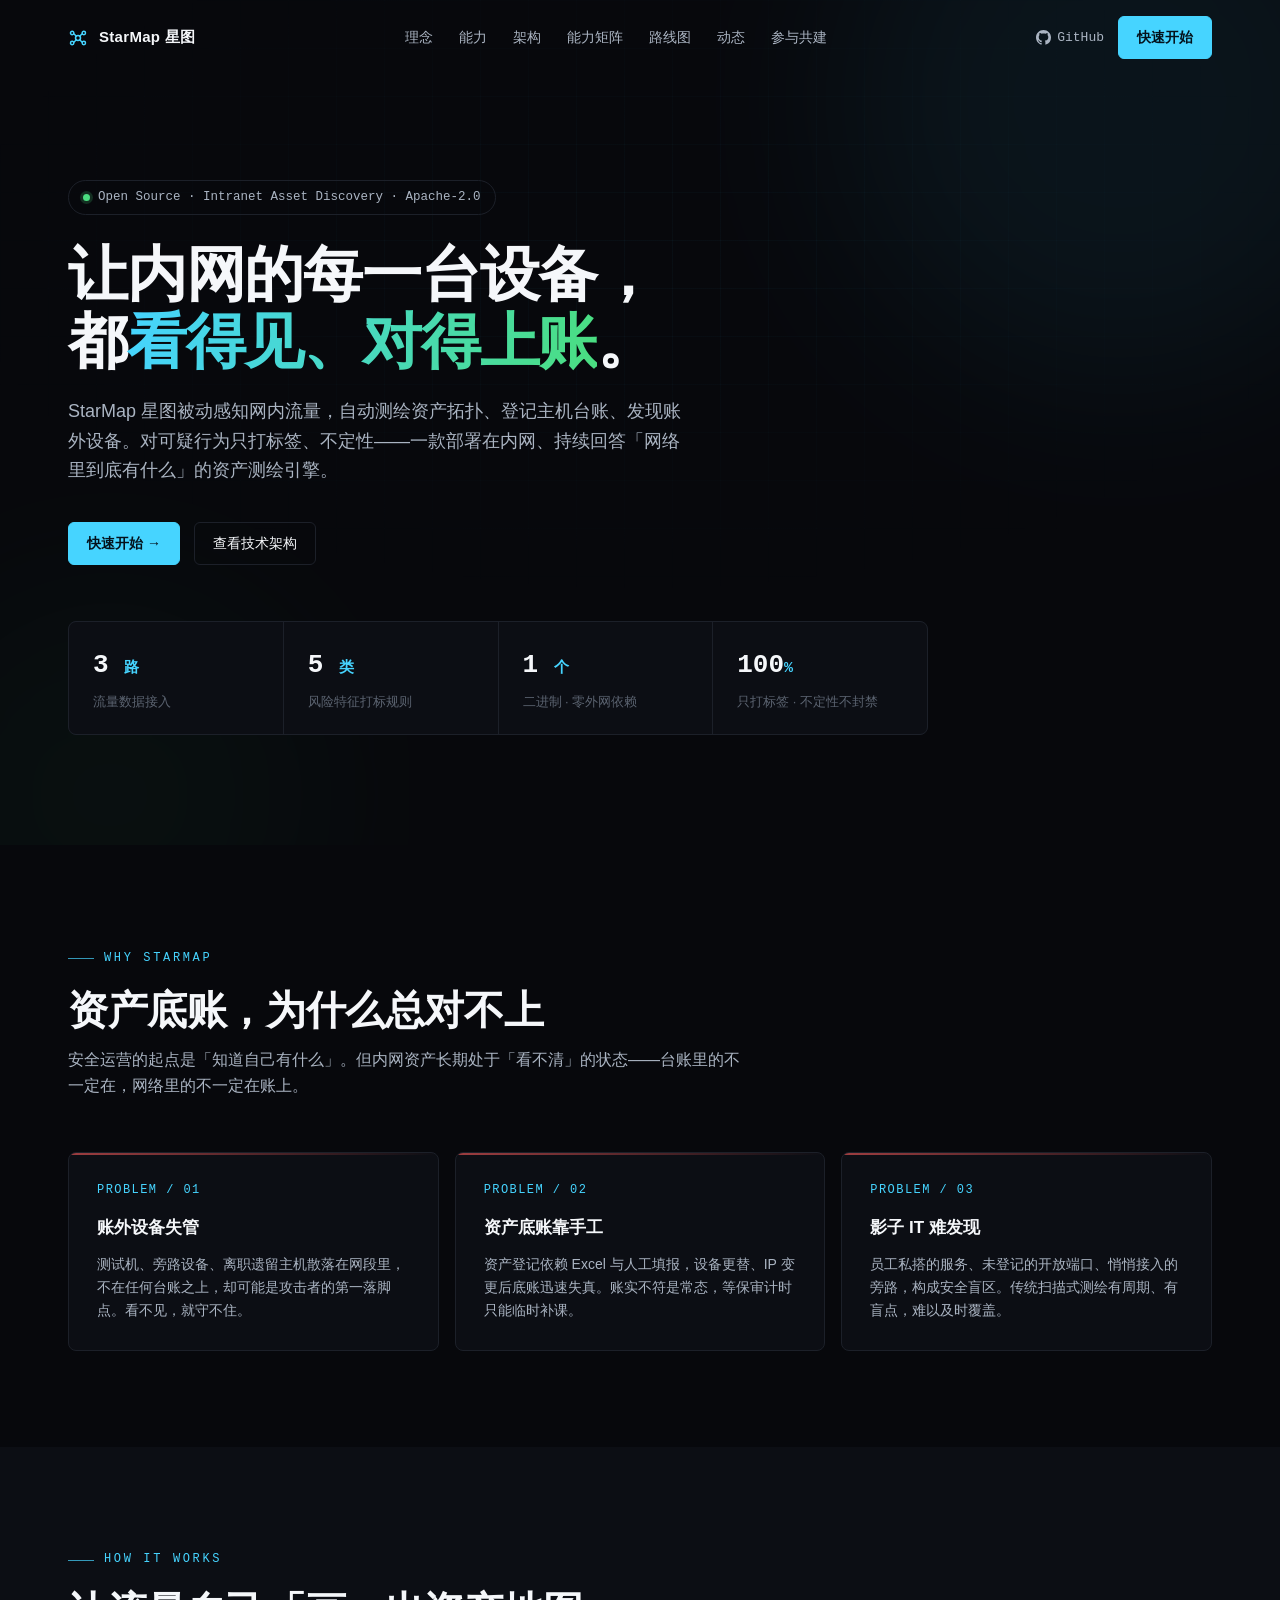
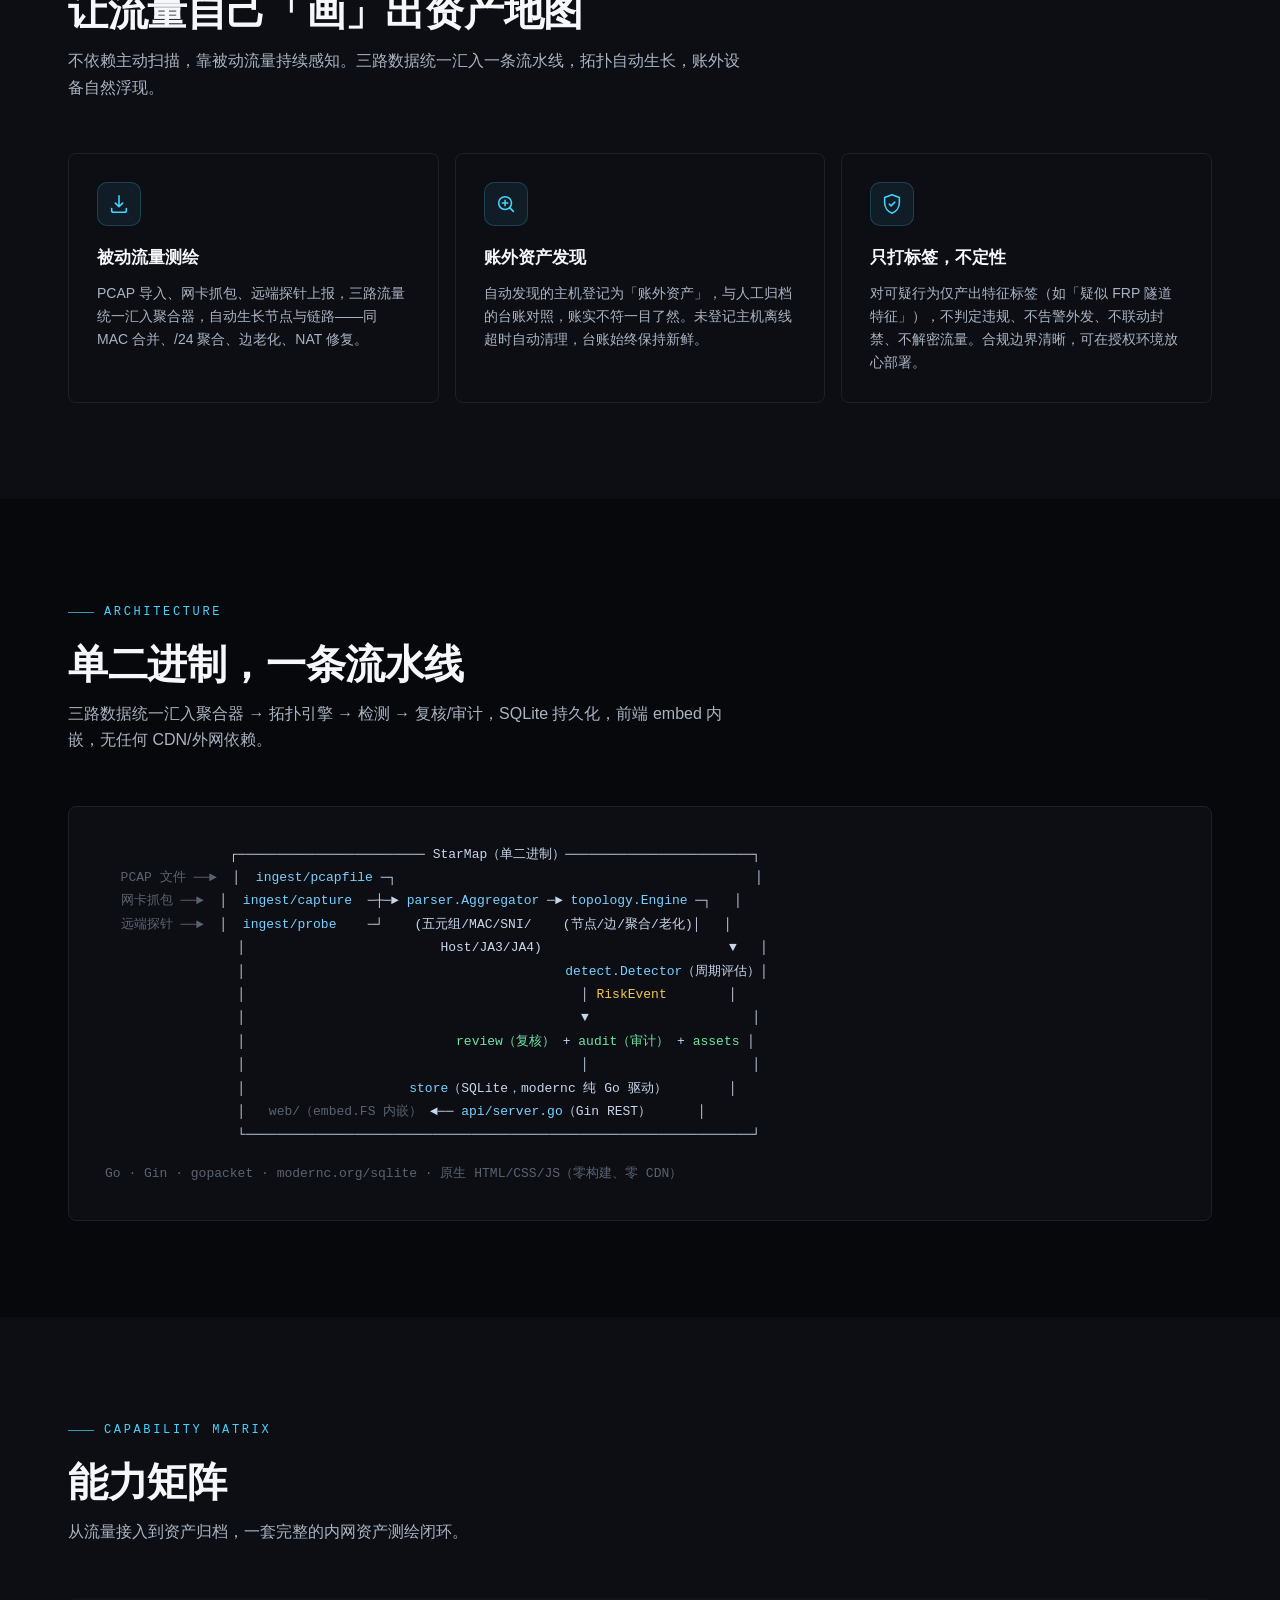
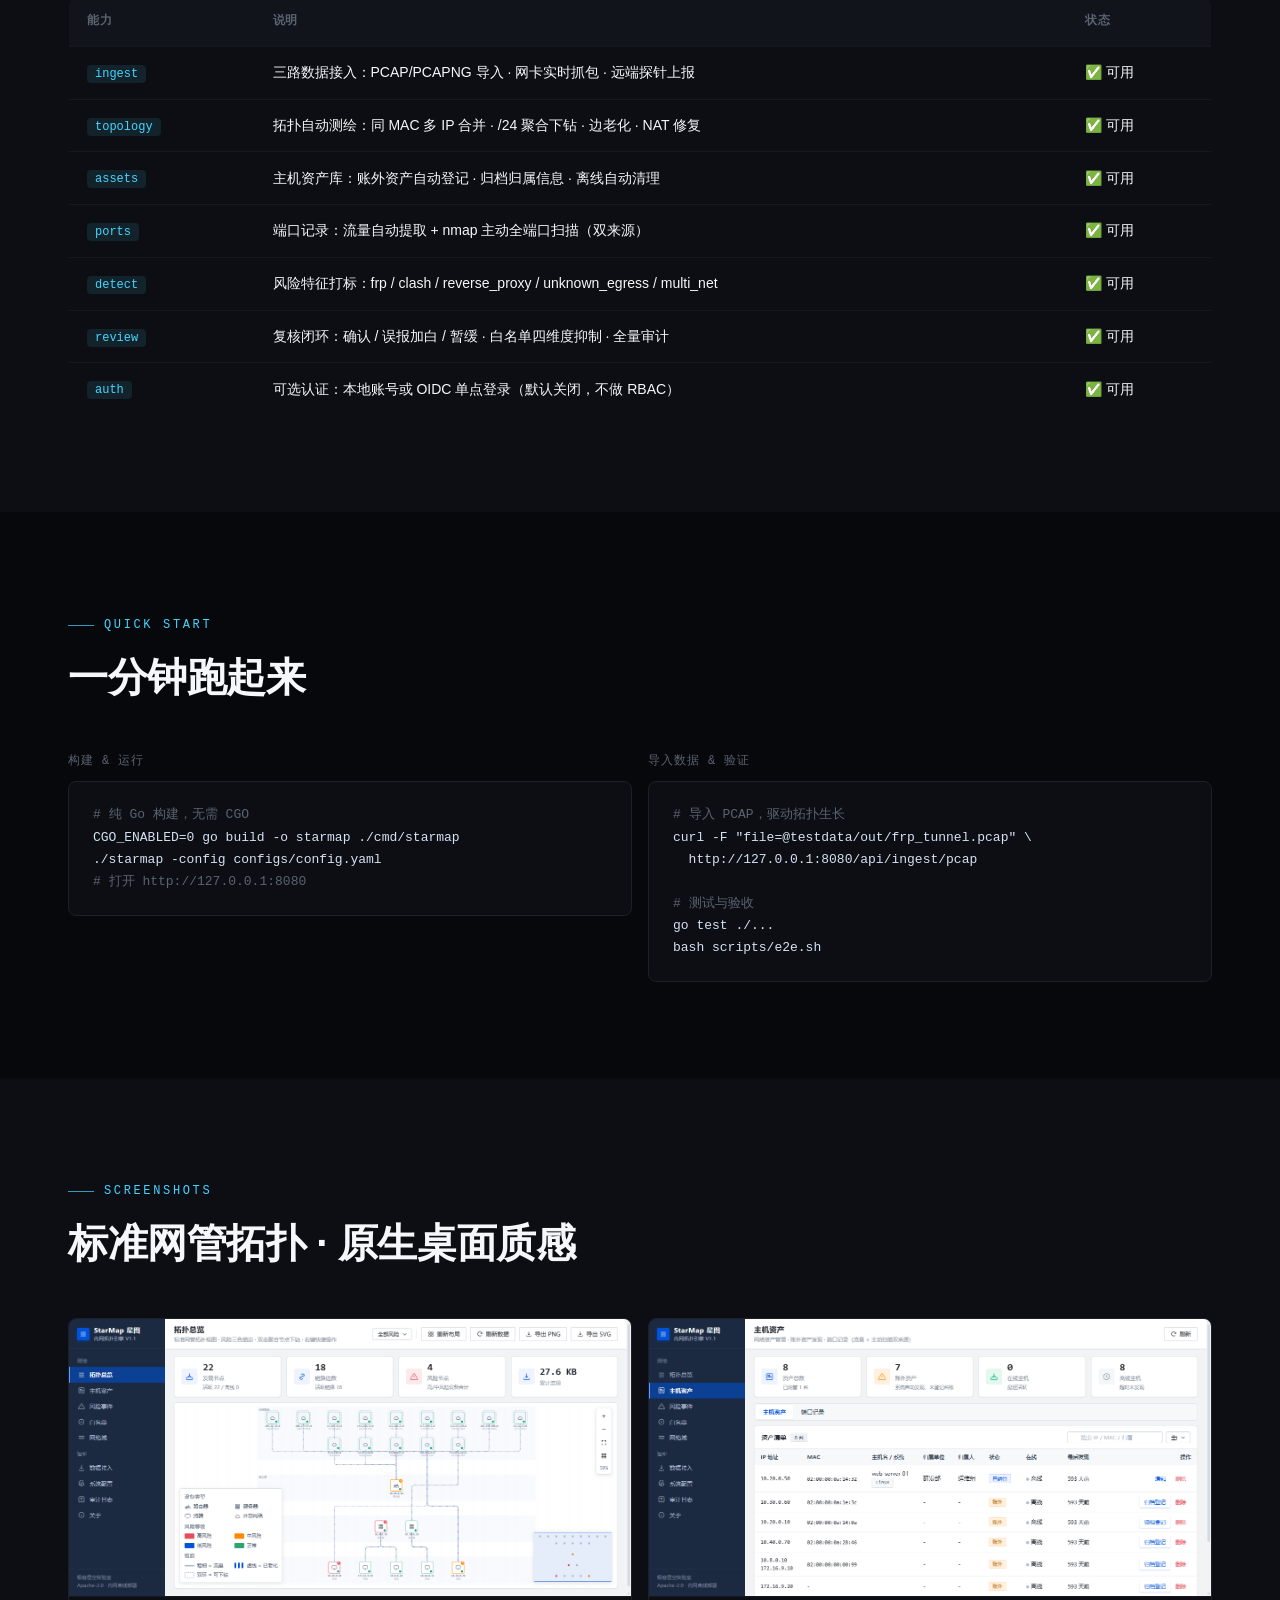
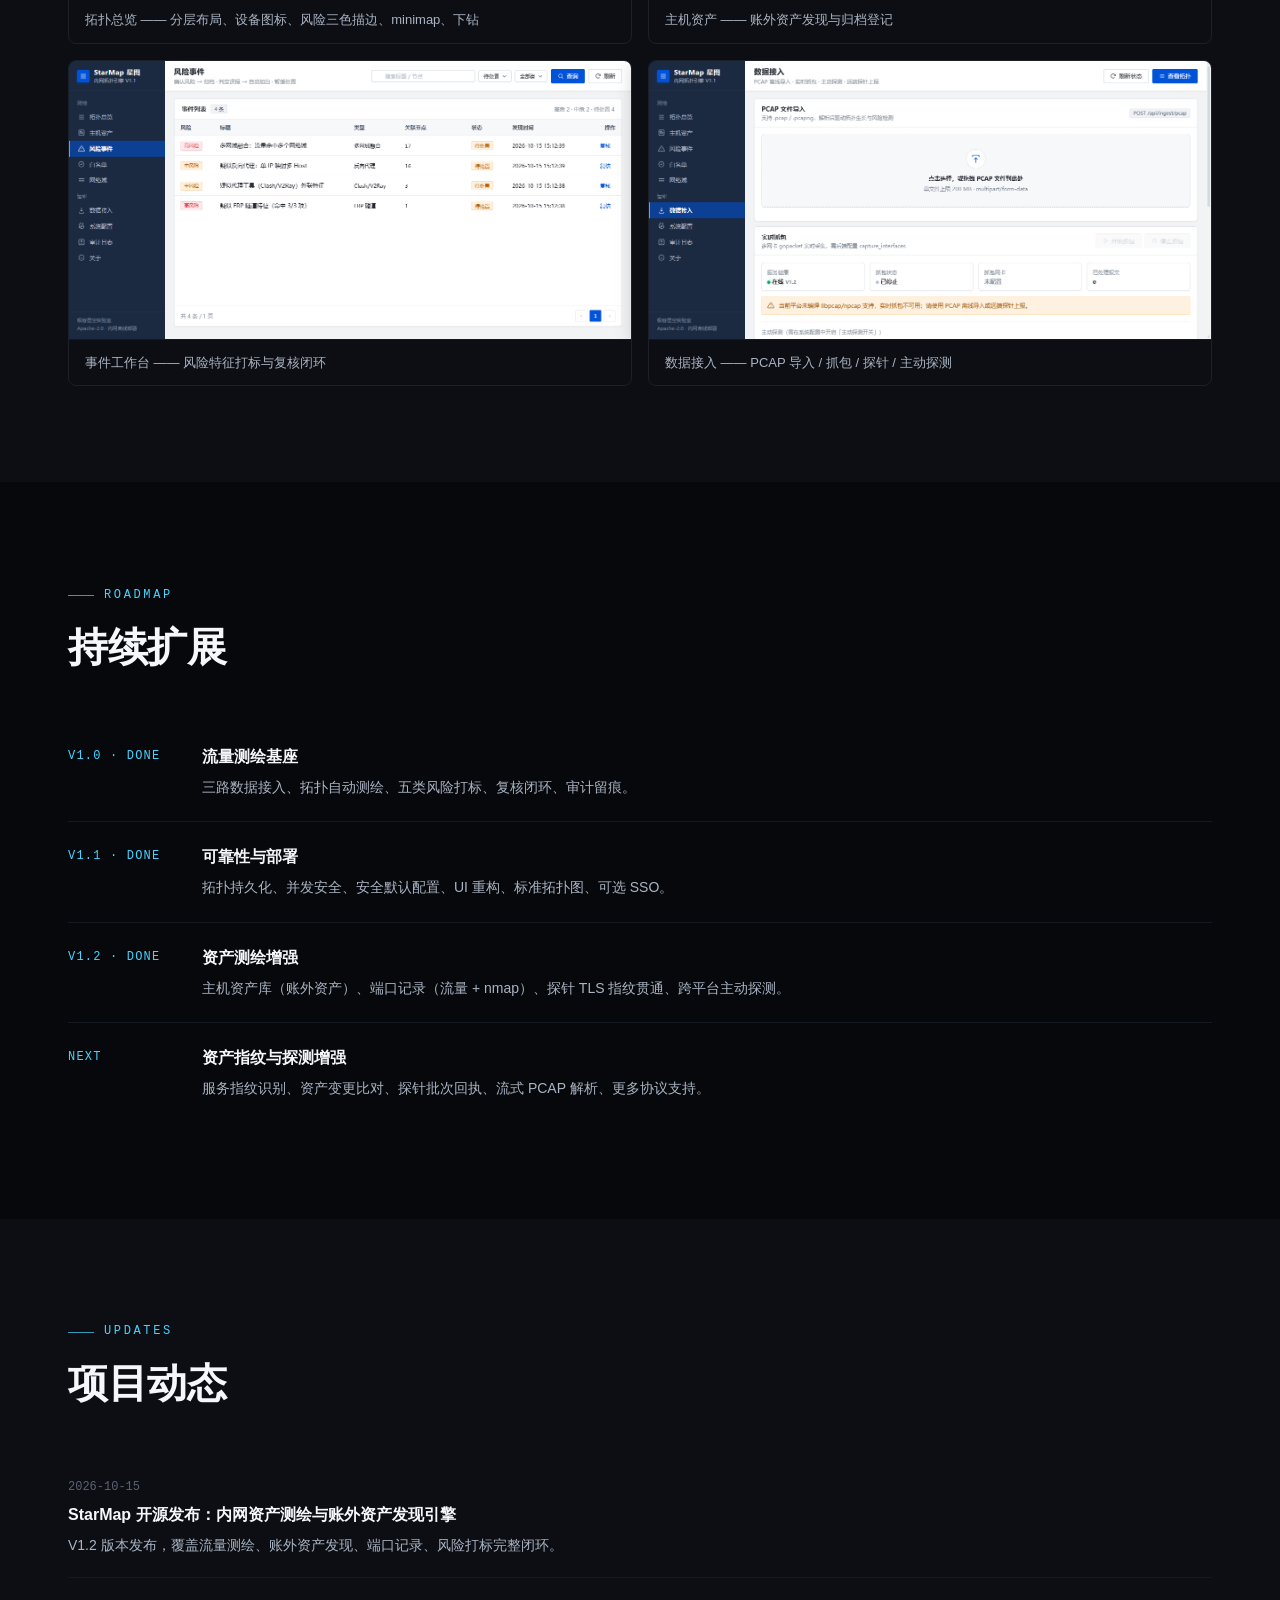
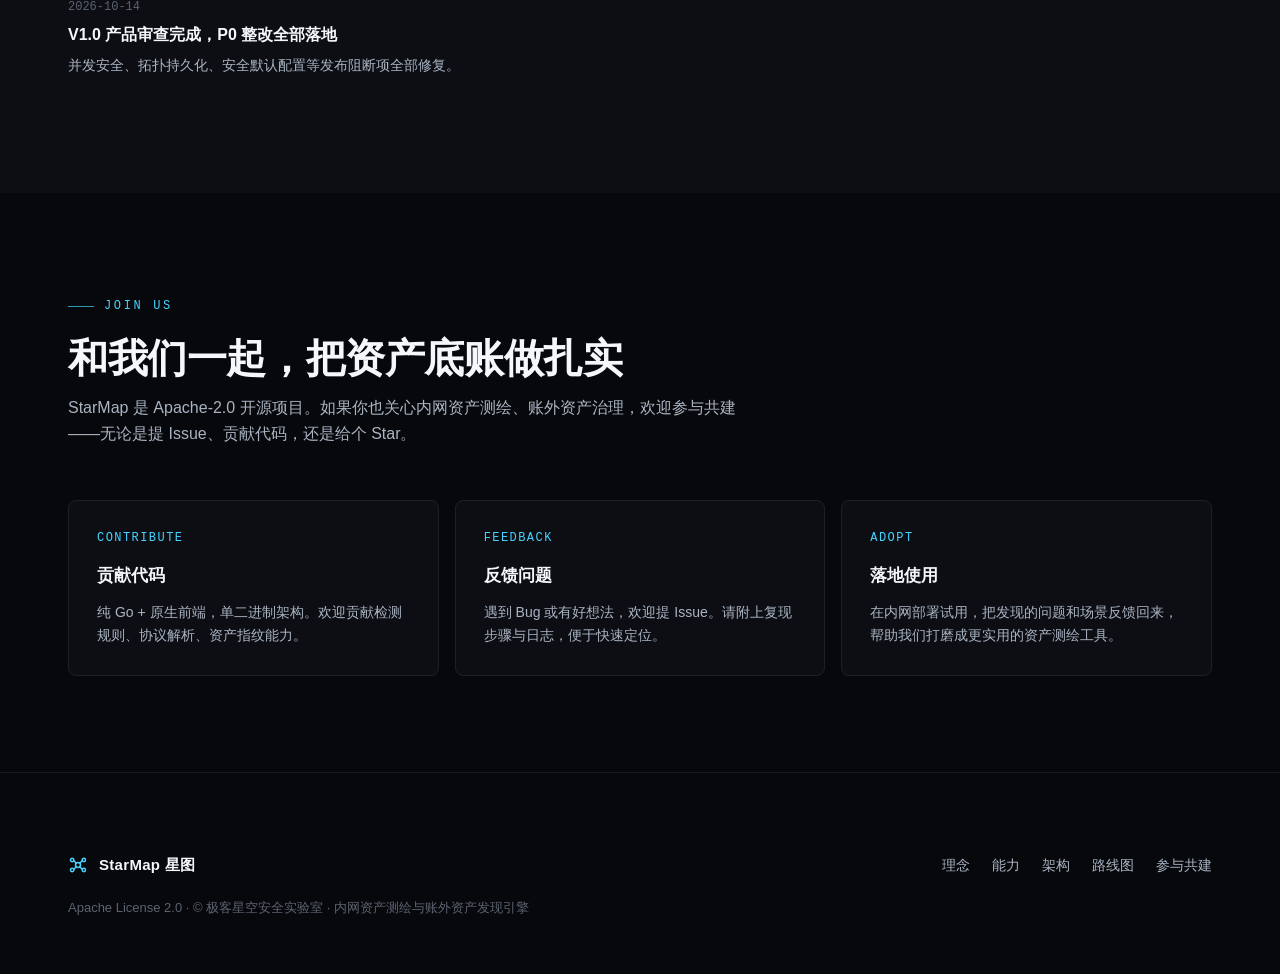
==== index.html @ 4e03b576 "GitHub Pages 官网" ====
<!DOCTYPE html>
<html lang="zh-CN">
<head>
<meta charset="UTF-8">
<meta name="viewport" content="width=device-width, initial-scale=1.0">
<title>StarMap 星图 · 内网资产测绘与账外资产发现引擎</title>
<meta name="description" content="StarMap 星图 —— 被动感知网内流量，自动测绘资产拓扑、登记主机台账、发现账外设备。对可疑行为只打标签、不定性。单二进制、离线部署、Apache-2.0 开源。">
<meta property="og:title" content="StarMap 星图 · 内网资产测绘与账外资产发现引擎">
<meta property="og:description" content="让内网的每一台设备，都看得见、对得上账。">
<link rel="icon" href="data:image/svg+xml,%3Csvg xmlns='http://www.w3.org/2000/svg' viewBox='0 0 32 32'%3E%3Ccircle cx='16' cy='16' r='3' fill='none' stroke='%2346d4ff' stroke-width='2'/%3E%3Ccircle cx='6' cy='7' r='2' fill='none' stroke='%2346d4ff' stroke-width='1.6'/%3E%3Ccircle cx='26' cy='7' r='2' fill='none' stroke='%2346d4ff' stroke-width='1.6'/%3E%3Ccircle cx='6' cy='25' r='2' fill='none' stroke='%2346d4ff' stroke-width='1.6'/%3E%3Ccircle cx='26' cy='25' r='2' fill='none' stroke='%2346d4ff' stroke-width='1.6'/%3E%3Cpath d='M8 8l6 6M24 8l-6 6M8 24l6-6M24 24l-6-6' stroke='%2346d4ff' stroke-width='1.6'/%3E%3C/svg%3E">
<link rel="preconnect" href="https://miaoda.feishu.cn">
<link rel="stylesheet" href="https://miaoda.feishu.cn/fonts/css2?family=Noto+Sans+SC:wght@300;400;500;700;900&family=JetBrains+Mono:wght@400;500;600&display=swap">
<style>
/* ============================================================
   StarMap 设计令牌（深空墨蓝 + 星图青 + 琥珀告警）
   ============================================================ */
:root{
  --bg:#07080c;
  --bg-2:#0c0e14;
  --panel:#0c0e14;
  --panel-2:#11141b;
  --line:#1c2029;
  --line-soft:#141821;
  --ink:#f5f7fa;
  --ink-dim:#aab4c2;
  --ink-faint:#5b6370;
  --cyan:#46d4ff;        /* 主品牌色：星图青 */
  --teal:#4ade80;
  --amber:#f2c94c;
  --red:#ff5d5d;
  --radius:8px;
  --maxw:1200px;
  --mono:'JetBrains Mono',ui-monospace,SFMono-Regular,Menlo,Consolas,monospace;
  --sans:'Noto Sans SC',-apple-system,BlinkMacSystemFont,'Segoe UI','PingFang SC','Microsoft YaHei',sans-serif;
}
*{box-sizing:border-box;margin:0;padding:0}
html{scroll-behavior:smooth}
body{background:var(--bg);color:var(--ink);font-family:var(--sans);line-height:1.65;-webkit-font-smoothing:antialiased;overflow-x:hidden}
::selection{background:rgba(70,212,255,.25);color:#fff}
a{color:inherit;text-decoration:none}
.wrap{max-width:var(--maxw);margin:0 auto;padding:0 28px}
.mono{font-family:var(--mono)}
.eyebrow{font-family:var(--mono);font-size:12px;letter-spacing:.22em;text-transform:uppercase;color:var(--cyan);display:inline-flex;align-items:center;gap:10px}
.eyebrow::before{content:"";width:26px;height:1px;background:var(--cyan);opacity:.7}
h2.sec-title{font-size:clamp(26px,3.4vw,40px);font-weight:600;letter-spacing:-.01em;margin:18px 0 14px;line-height:1.15}
.sec-lead{color:var(--ink-dim);max-width:680px;font-size:16px}
section{position:relative;padding:96px 0}
.section-head{margin-bottom:52px}

/* ---------- 顶部导航 ---------- */
.nav{position:fixed;top:0;left:0;right:0;z-index:50;transition:background .3s,border-color .3s;border-bottom:1px solid transparent}
.nav.in{background:rgba(5,8,15,.78);backdrop-filter:blur(14px);border-bottom-color:var(--line-soft)}
.nav-inner{max-width:var(--maxw);margin:0 auto;padding:16px 28px;display:flex;align-items:center;justify-content:space-between}
.brand{display:flex;align-items:center;gap:11px;font-weight:700;font-size:15px;letter-spacing:.02em}
.brand svg{color:var(--cyan)}
.nav-links{display:flex;gap:26px;font-size:14px;color:var(--ink-dim)}
.nav-links a{transition:color .2s}
.nav-links a:hover{color:var(--ink)}
.nav-cta{display:flex;align-items:center;gap:14px}
.nav-cta .gh{font-family:var(--mono);font-size:13px;color:var(--ink-dim);display:flex;align-items:center;gap:6px;transition:color .2s}
.nav-cta .gh:hover{color:var(--ink)}
.btn{display:inline-flex;align-items:center;gap:8px;font-size:14px;font-weight:500;padding:9px 18px;border-radius:6px;border:1px solid var(--line);transition:all .2s;cursor:pointer}
.btn-primary{background:var(--cyan);color:#04121c;border-color:var(--cyan);font-weight:600}
.btn-primary:hover{background:#6fdcff}
.btn-ghost{border-color:var(--line);color:var(--ink)}
.btn-ghost:hover{border-color:var(--cyan);color:var(--cyan)}

/* ---------- Hero ---------- */
.hero{position:relative;padding:180px 0 110px;overflow:hidden}
.hero-bg{position:absolute;inset:0;pointer-events:none}
.hero-bg .glow{position:absolute;border-radius:50%;filter:blur(90px);opacity:.35}
.hero-bg .g1{width:560px;height:560px;background:rgba(70,212,255,.18);top:-180px;right:-120px}
.hero-bg .g2{width:420px;height:420px;background:rgba(74,222,128,.10);bottom:-160px;left:-100px}
.hero-grid{position:absolute;inset:0;background-image:linear-gradient(rgba(70,212,255,.035) 1px,transparent 1px),linear-gradient(90deg,rgba(70,212,255,.035) 1px,transparent 1px);background-size:48px 48px;mask-image:radial-gradient(ellipse 80% 60% at 50% 30%,#000 0%,transparent 70%)}
.hero .wrap{position:relative}
.hero-tag{display:inline-flex;align-items:center;gap:8px;font-family:var(--mono);font-size:12.5px;color:var(--ink-dim);border:1px solid var(--line);padding:6px 14px;border-radius:999px;margin-bottom:26px}
.hero-tag .dot{width:7px;height:7px;border-radius:50%;background:var(--teal);box-shadow:0 0 0 3px rgba(74,222,128,.18);animation:pulse 2s infinite}
@keyframes pulse{0%,100%{opacity:1}50%{opacity:.4}}
.hero h1{font-size:clamp(34px,5.4vw,60px);font-weight:900;letter-spacing:-.02em;line-height:1.12;margin-bottom:22px}
.hero h1 em{font-style:normal;background:linear-gradient(100deg,#46d4ff,#4ade80);-webkit-background-clip:text;background-clip:text;-webkit-text-fill-color:transparent}
.hero-sub{font-size:18px;color:var(--ink-dim);max-width:620px;margin-bottom:36px}
.hero-cta{display:flex;gap:14px;margin-bottom:56px;flex-wrap:wrap}
.hero-stats{display:grid;grid-template-columns:repeat(4,1fr);gap:1px;background:var(--line);border:1px solid var(--line);border-radius:var(--radius);overflow:hidden;max-width:860px}
.hero-stats .st{background:var(--panel);padding:22px 24px}
.hero-stats .k{font-family:var(--mono);font-size:26px;font-weight:600;color:var(--ink)}
.hero-stats .k span{font-size:15px;color:var(--cyan)}
.hero-stats .v{font-size:13px;color:var(--ink-faint);margin-top:4px}

/* ---------- 通用卡片 ---------- */
.grid{display:grid;gap:16px}
.grid-3{grid-template-columns:repeat(3,1fr)}
.grid-2{grid-template-columns:repeat(2,1fr)}
.panel{background:var(--panel);border:1px solid var(--line);border-radius:var(--radius);padding:28px}
.panel:hover{border-color:var(--line);}
.panel .idx{font-family:var(--mono);font-size:12px;color:var(--cyan);letter-spacing:.12em;margin-bottom:14px}
.panel h3{font-size:17px;font-weight:600;margin-bottom:10px}
.panel p{font-size:14px;color:var(--ink-dim)}

/* ---------- 痛点 ---------- */
.pain .panel{position:relative;overflow:hidden}
.pain .panel::after{content:"";position:absolute;top:0;left:0;right:0;height:2px;background:linear-gradient(90deg,var(--red),transparent);opacity:.6}
.pain h3{color:var(--ink)}
.pain p{color:var(--ink-dim)}

/* ---------- 概念/能力 ---------- */
.concept .panel .ic{width:44px;height:44px;border-radius:10px;display:grid;place-items:center;background:rgba(70,212,255,.08);border:1px solid rgba(70,212,255,.2);color:var(--cyan);margin-bottom:18px}

/* ---------- 架构 ---------- */
.arch-wrap{background:var(--panel);border:1px solid var(--line);border-radius:var(--radius);padding:36px;overflow:auto}
.arch{font-family:var(--mono);font-size:13px;line-height:1.8;color:#c9d6ea;white-space:pre}
.arch .hl{color:#7ad0ff}.arch .ok{color:#6fe3a5}.arch .dim{color:#5b6370}.arch .amb{color:var(--amber)}
.arch-caption{font-size:13px;color:var(--ink-faint);margin-top:16px;font-family:var(--mono)}

/* ---------- 能力矩阵 ---------- */
table.matrix{width:100%;border-collapse:collapse;font-size:14px;background:var(--panel);border:1px solid var(--line);border-radius:var(--radius);overflow:hidden}
.matrix th,.matrix td{text-align:left;padding:14px 18px;border-bottom:1px solid var(--line-soft)}
.matrix th{font-size:12px;color:var(--ink-faint);font-family:var(--mono);letter-spacing:.08em;background:var(--panel-2)}
.matrix tr:last-child td{border-bottom:none}
.matrix td .tag{font-family:var(--mono);font-size:12px;padding:2px 8px;border-radius:4px;background:rgba(70,212,255,.1);color:var(--cyan)}
.matrix td .lv{font-family:var(--mono);font-size:12px;font-weight:600}
.matrix td .lv.mid{color:var(--amber)}.matrix td .lv.high{color:var(--red)}

/* ---------- 截图 ---------- */
.shots{display:grid;grid-template-columns:repeat(2,1fr);gap:16px}
.shots figure{background:var(--panel);border:1px solid var(--line);border-radius:var(--radius);overflow:hidden}
.shots img{width:100%;display:block}
.shots figcaption{padding:12px 16px;font-size:13px;color:var(--ink-dim);border-top:1px solid var(--line-soft)}

/* ---------- 代码块 ---------- */
pre.code{background:var(--panel);border:1px solid var(--line);border-radius:var(--radius);padding:22px 24px;overflow:auto;font-family:var(--mono);font-size:13px;line-height:1.7;color:#d6e1f2}
pre.code .c{color:#5b6370}
.code-hd{font-family:var(--mono);font-size:12px;color:var(--ink-faint);letter-spacing:.08em;margin-bottom:10px}

/* ---------- 路线图 ---------- */
.road{display:flex;flex-direction:column;gap:0}
.road .item{display:grid;grid-template-columns:110px 1fr;gap:24px;padding:22px 0;border-bottom:1px solid var(--line-soft)}
.road .item:last-child{border-bottom:none}
.road .phase{font-family:var(--mono);font-size:12px;color:var(--cyan);letter-spacing:.1em;padding-top:3px}
.road .item h3{font-size:16px;font-weight:600;margin-bottom:6px}
.road .item p{font-size:14px;color:var(--ink-dim)}

/* ---------- 开源/动态/加入 ---------- */
.opensrc .panel{text-align:left}
.news .item{display:block;padding:20px 0;border-bottom:1px solid var(--line-soft)}
.news .item:last-child{border-bottom:none}
.news .date{font-family:var(--mono);font-size:12px;color:var(--ink-faint)}
.news .t{font-size:16px;font-weight:600;margin:4px 0 6px}
.news .t:hover{color:var(--cyan)}
.news .d{font-size:14px;color:var(--ink-dim)}

/* ---------- footer ---------- */
footer{position:relative;padding:80px 0 60px;border-top:1px solid var(--line-soft)}
footer .brand-row{display:flex;align-items:center;justify-content:space-between;gap:20px;flex-wrap:wrap}
footer .copy{font-size:13px;color:var(--ink-faint);margin-top:20px}
footer .links{display:flex;gap:22px;font-size:14px;color:var(--ink-dim)}
footer .links a:hover{color:var(--ink)}

@media(max-width:860px){
  .grid-3,.grid-2,.shots{grid-template-columns:1fr}
  .hero-stats{grid-template-columns:repeat(2,1fr)}
  .nav-links{display:none}
  .hero h1{font-size:34px}
  section{padding:64px 0}
  .road .item{grid-template-columns:1fr;gap:8px}
}
</style>
</head>
<body>

<nav class="nav" id="nav">
  <div class="nav-inner">
    <a class="brand" href="#">
      <svg viewBox="0 0 24 24" width="20" height="20" fill="none" stroke="currentColor" stroke-width="1.8" stroke-linecap="round" stroke-linejoin="round"><circle cx="12" cy="12" r="3"/><circle cx="5" cy="6" r="2"/><circle cx="19" cy="6" r="2"/><circle cx="5" cy="18" r="2"/><circle cx="19" cy="18" r="2"/><path d="M7 7l3 3M17 7l-3 3M7 17l3-3M17 17l-3-3"/></svg>
      StarMap 星图
    </a>
    <div class="nav-links">
      <a href="#why">理念</a>
      <a href="#how">能力</a>
      <a href="#architecture">架构</a>
      <a href="#matrix">能力矩阵</a>
      <a href="#roadmap">路线图</a>
      <a href="#news">动态</a>
      <a href="#join">参与共建</a>
    </div>
    <div class="nav-cta">
      <a class="gh" href="#">
        <svg viewBox="0 0 16 16" width="15" height="15" fill="currentColor"><path d="M8 0C3.58 0 0 3.58 0 8c0 3.54 2.29 6.53 5.47 7.59.4.07.55-.17.55-.38 0-.19-.01-.82-.01-1.49-2.01.37-2.53-.49-2.69-.94-.09-.23-.48-.94-.82-1.13-.28-.15-.68-.52-.01-.53.63-.01 1.08.58 1.23.82.72 1.21 1.87.87 2.33.66.07-.52.28-.87.51-1.07-1.78-.2-3.64-.89-3.64-3.95 0-.87.31-1.59.82-2.15-.08-.2-.36-1.02.08-2.12 0 0 .67-.21 2.2.82.64-.18 1.32-.27 2-.27s1.36.09 2 .27c1.53-1.04 2.2-.82 2.2-.82.44 1.1.16 1.92.08 2.12.51.56.82 1.27.82 2.15 0 3.07-1.87 3.75-3.65 3.95.29.25.54.73.54 1.48 0 1.07-.01 1.93-.01 2.2 0 .21.15.46.55.38A8.01 8.01 0 0 0 16 8c0-4.42-3.58-8-8-8z"/></svg>
        GitHub
      </a>
      <a class="btn btn-primary" href="#quickstart">快速开始</a>
    </div>
  </div>
</nav>

<header class="hero">
  <div class="hero-bg">
    <div class="glow g1"></div>
    <div class="glow g2"></div>
    <div class="hero-grid"></div>
  </div>
  <div class="wrap">
    <div class="hero-tag"><span class="dot"></span>Open Source · Intranet Asset Discovery · Apache-2.0</div>
    <h1>让内网的每一台设备，<br>都<em>看得见、对得上账</em>。</h1>
    <p class="hero-sub">StarMap 星图被动感知网内流量，自动测绘资产拓扑、登记主机台账、发现账外设备。对可疑行为只打标签、不定性——一款部署在内网、持续回答「网络里到底有什么」的资产测绘引擎。</p>
    <div class="hero-cta">
      <a class="btn btn-primary" href="#quickstart">快速开始 →</a>
      <a class="btn btn-ghost" href="#architecture">查看技术架构</a>
    </div>
    <div class="hero-stats">
      <div class="st"><div class="k">3 <span>路</span></div><div class="v">流量数据接入</div></div>
      <div class="st"><div class="k">5 <span>类</span></div><div class="v">风险特征打标规则</div></div>
      <div class="st"><div class="k">1 <span>个</span></div><div class="v">二进制 · 零外网依赖</div></div>
      <div class="st"><div class="k">100<span>%</span></div><div class="v">只打标签 · 不定性不封禁</div></div>
    </div>
  </div>
</header>

<section id="why">
  <div class="wrap">
    <div class="section-head">
      <span class="eyebrow">Why StarMap</span>
      <h2 class="sec-title">资产底账，为什么总对不上</h2>
      <p class="sec-lead">安全运营的起点是「知道自己有什么」。但内网资产长期处于「看不清」的状态——台账里的不一定在，网络里的不一定在账上。</p>
    </div>
    <div class="grid grid-3 pain">
      <div class="panel"><div class="idx">PROBLEM / 01</div><h3>账外设备失管</h3><p>测试机、旁路设备、离职遗留主机散落在网段里，不在任何台账之上，却可能是攻击者的第一落脚点。看不见，就守不住。</p></div>
      <div class="panel"><div class="idx">PROBLEM / 02</div><h3>资产底账靠手工</h3><p>资产登记依赖 Excel 与人工填报，设备更替、IP 变更后底账迅速失真。账实不符是常态，等保审计时只能临时补课。</p></div>
      <div class="panel"><div class="idx">PROBLEM / 03</div><h3>影子 IT 难发现</h3><p>员工私搭的服务、未登记的开放端口、悄悄接入的旁路，构成安全盲区。传统扫描式测绘有周期、有盲点，难以及时覆盖。</p></div>
    </div>
  </div>
</section>

<section id="how" style="background:var(--bg-2)">
  <div class="wrap">
    <div class="section-head">
      <span class="eyebrow">How it works</span>
      <h2 class="sec-title">让流量自己「画」出资产地图</h2>
      <p class="sec-lead">不依赖主动扫描，靠被动流量持续感知。三路数据统一汇入一条流水线，拓扑自动生长，账外设备自然浮现。</p>
    </div>
    <div class="grid grid-3 concept">
      <div class="panel"><div class="ic"><svg viewBox="0 0 24 24" width="22" height="22" fill="none" stroke="currentColor" stroke-width="1.7" stroke-linecap="round" stroke-linejoin="round"><path d="M12 3v12m0 0 4-4m-4 4-4-4M4 17v2a2 2 0 0 0 2 2h12a2 2 0 0 0 2-2v-2"/></svg></div><h3>被动流量测绘</h3><p>PCAP 导入、网卡抓包、远端探针上报，三路流量统一汇入聚合器，自动生长节点与链路——同 MAC 合并、/24 聚合、边老化、NAT 修复。</p></div>
      <div class="panel"><div class="ic"><svg viewBox="0 0 24 24" width="22" height="22" fill="none" stroke="currentColor" stroke-width="1.7" stroke-linecap="round" stroke-linejoin="round"><circle cx="11" cy="11" r="7"/><path d="m20 20-3.5-3.5"/><path d="M11 8v6M8 11h6"/></svg></div><h3>账外资产发现</h3><p>自动发现的主机登记为「账外资产」，与人工归档的台账对照，账实不符一目了然。未登记主机离线超时自动清理，台账始终保持新鲜。</p></div>
      <div class="panel"><div class="ic"><svg viewBox="0 0 24 24" width="22" height="22" fill="none" stroke="currentColor" stroke-width="1.7" stroke-linecap="round" stroke-linejoin="round"><path d="M12 2 4 5v6c0 5 3.4 9.4 8 11 4.6-1.6 8-6 8-11V5l-8-3z"/><path d="m9 12 2 2 4-4"/></svg></div><h3>只打标签，不定性</h3><p>对可疑行为仅产出特征标签（如「疑似 FRP 隧道特征」），不判定违规、不告警外发、不联动封禁、不解密流量。合规边界清晰，可在授权环境放心部署。</p></div>
    </div>
  </div>
</section>

<section id="architecture">
  <div class="wrap">
    <div class="section-head">
      <span class="eyebrow">Architecture</span>
      <h2 class="sec-title">单二进制，一条流水线</h2>
      <p class="sec-lead">三路数据统一汇入聚合器 → 拓扑引擎 → 检测 → 复核/审计，SQLite 持久化，前端 embed 内嵌，无任何 CDN/外网依赖。</p>
    </div>
    <div class="arch-wrap">
      <div class="arch">                ┌──────────────────────── StarMap（单二进制）────────────────────────┐
  <span class="dim">PCAP 文件 ──►</span>  │  <span class="hl">ingest/pcapfile</span> ─┐                                              │
  <span class="dim">网卡抓包 ──►</span>  │  <span class="hl">ingest/capture</span>  ─┼─► <span class="hl">parser.Aggregator</span> ─► <span class="hl">topology.Engine</span> ─┐   │
  <span class="dim">远端探针 ──►</span>  │  <span class="hl">ingest/probe</span>    ─┘    (五元组/MAC/SNI/    (节点/边/聚合/老化)│   │
                 │                         Host/JA3/JA4)                        ▼   │
                 │                                         <span class="hl">detect.Detector</span>（周期评估）│
                 │                                           │ <span class="amb">RiskEvent</span>        │
                 │                                           ▼                     │
                 │                           <span class="ok">review（复核）</span> + <span class="ok">audit（审计）</span> + <span class="ok">assets</span> │
                 │                                           │                     │
                 │                     <span class="hl">store</span>（SQLite，modernc 纯 Go 驱动）        │
                 │   <span class="dim">web/（embed.FS 内嵌）</span> ◄── <span class="hl">api/server.go</span>（Gin REST）      │
                 └─────────────────────────────────────────────────────────────────┘</div>
      <div class="arch-caption">Go · Gin · gopacket · modernc.org/sqlite · 原生 HTML/CSS/JS（零构建、零 CDN）</div>
    </div>
  </div>
</section>

<section id="matrix" style="background:var(--bg-2)">
  <div class="wrap">
    <div class="section-head">
      <span class="eyebrow">Capability Matrix</span>
      <h2 class="sec-title">能力矩阵</h2>
      <p class="sec-lead">从流量接入到资产归档，一套完整的内网资产测绘闭环。</p>
    </div>
    <table class="matrix">
      <tr><th>能力</th><th>说明</th><th>状态</th></tr>
      <tr><td><span class="tag">ingest</span></td><td>三路数据接入：PCAP/PCAPNG 导入 · 网卡实时抓包 · 远端探针上报</td><td>✅ 可用</td></tr>
      <tr><td><span class="tag">topology</span></td><td>拓扑自动测绘：同 MAC 多 IP 合并 · /24 聚合下钻 · 边老化 · NAT 修复</td><td>✅ 可用</td></tr>
      <tr><td><span class="tag">assets</span></td><td>主机资产库：账外资产自动登记 · 归档归属信息 · 离线自动清理</td><td>✅ 可用</td></tr>
      <tr><td><span class="tag">ports</span></td><td>端口记录：流量自动提取 + nmap 主动全端口扫描（双来源）</td><td>✅ 可用</td></tr>
      <tr><td><span class="tag">detect</span></td><td>风险特征打标：frp / clash / reverse_proxy / unknown_egress / multi_net</td><td>✅ 可用</td></tr>
      <tr><td><span class="tag">review</span></td><td>复核闭环：确认 / 误报加白 / 暂缓 · 白名单四维度抑制 · 全量审计</td><td>✅ 可用</td></tr>
      <tr><td><span class="tag">auth</span></td><td>可选认证：本地账号或 OIDC 单点登录（默认关闭，不做 RBAC）</td><td>✅ 可用</td></tr>
    </table>
  </div>
</section>

<section id="quickstart">
  <div class="wrap">
    <div class="section-head">
      <span class="eyebrow">Quick Start</span>
      <h2 class="sec-title">一分钟跑起来</h2>
    </div>
    <div class="grid grid-2">
      <div>
        <div class="code-hd">构建 & 运行</div>
        <pre class="code"><span class="c"># 纯 Go 构建，无需 CGO</span>
CGO_ENABLED=0 go build -o starmap ./cmd/starmap
./starmap -config configs/config.yaml
<span class="c"># 打开 http://127.0.0.1:8080</span></pre>
      </div>
      <div>
        <div class="code-hd">导入数据 & 验证</div>
        <pre class="code"><span class="c"># 导入 PCAP，驱动拓扑生长</span>
curl -F "file=@testdata/out/frp_tunnel.pcap" \
  http://127.0.0.1:8080/api/ingest/pcap

<span class="c"># 测试与验收</span>
go test ./...
bash scripts/e2e.sh</pre>
      </div>
    </div>
  </div>
</section>

<section id="screenshots" style="background:var(--bg-2)">
  <div class="wrap">
    <div class="section-head">
      <span class="eyebrow">Screenshots</span>
      <h2 class="sec-title">标准网管拓扑 · 原生桌面质感</h2>
    </div>
    <div class="shots">
      <figure><img src="screenshots/topology.png" alt="拓扑总览"><figcaption>拓扑总览 —— 分层布局、设备图标、风险三色描边、minimap、下钻</figcaption></figure>
      <figure><img src="screenshots/assets.png" alt="主机资产"><figcaption>主机资产 —— 账外资产发现与归档登记</figcaption></figure>
      <figure><img src="screenshots/events.png" alt="事件工作台"><figcaption>事件工作台 —— 风险特征打标与复核闭环</figcaption></figure>
      <figure><img src="screenshots/ingest.png" alt="数据接入"><figcaption>数据接入 —— PCAP 导入 / 抓包 / 探针 / 主动探测</figcaption></figure>
    </div>
  </div>
</section>

<section id="roadmap">
  <div class="wrap">
    <div class="section-head">
      <span class="eyebrow">Roadmap</span>
      <h2 class="sec-title">持续扩展</h2>
    </div>
    <div class="road">
      <div class="item"><div class="phase">V1.0 · DONE</div><div><h3>流量测绘基座</h3><p>三路数据接入、拓扑自动测绘、五类风险打标、复核闭环、审计留痕。</p></div></div>
      <div class="item"><div class="phase">V1.1 · DONE</div><div><h3>可靠性与部署</h3><p>拓扑持久化、并发安全、安全默认配置、UI 重构、标准拓扑图、可选 SSO。</p></div></div>
      <div class="item"><div class="phase">V1.2 · DONE</div><div><h3>资产测绘增强</h3><p>主机资产库（账外资产）、端口记录（流量 + nmap）、探针 TLS 指纹贯通、跨平台主动探测。</p></div></div>
      <div class="item"><div class="phase">NEXT</div><div><h3>资产指纹与探测增强</h3><p>服务指纹识别、资产变更比对、探针批次回执、流式 PCAP 解析、更多协议支持。</p></div></div>
    </div>
  </div>
</section>

<section id="news" style="background:var(--bg-2)">
  <div class="wrap">
    <div class="section-head">
      <span class="eyebrow">Updates</span>
      <h2 class="sec-title">项目动态</h2>
    </div>
    <div class="news">
      <a class="item" href="#"><div class="date">2026-10-15</div><div class="t">StarMap 开源发布：内网资产测绘与账外资产发现引擎</div><div class="d">V1.2 版本发布，覆盖流量测绘、账外资产发现、端口记录、风险打标完整闭环。</div></a>
      <a class="item" href="#"><div class="date">2026-10-14</div><div class="t">V1.0 产品审查完成，P0 整改全部落地</div><div class="d">并发安全、拓扑持久化、安全默认配置等发布阻断项全部修复。</div></a>
    </div>
  </div>
</section>

<section id="join">
  <div class="wrap">
    <div class="section-head">
      <span class="eyebrow">Join Us</span>
      <h2 class="sec-title">和我们一起，把资产底账做扎实</h2>
      <p class="sec-lead">StarMap 是 Apache-2.0 开源项目。如果你也关心内网资产测绘、账外资产治理，欢迎参与共建——无论是提 Issue、贡献代码，还是给个 Star。</p>
    </div>
    <div class="grid grid-3">
      <div class="panel"><div class="idx">CONTRIBUTE</div><h3>贡献代码</h3><p>纯 Go + 原生前端，单二进制架构。欢迎贡献检测规则、协议解析、资产指纹能力。</p></div>
      <div class="panel"><div class="idx">FEEDBACK</div><h3>反馈问题</h3><p>遇到 Bug 或有好想法，欢迎提 Issue。请附上复现步骤与日志，便于快速定位。</p></div>
      <div class="panel"><div class="idx">ADOPT</div><h3>落地使用</h3><p>在内网部署试用，把发现的问题和场景反馈回来，帮助我们打磨成更实用的资产测绘工具。</p></div>
    </div>
  </div>
</section>

<footer>
  <div class="wrap">
    <div class="brand-row">
      <a class="brand" href="#">
        <svg viewBox="0 0 24 24" width="20" height="20" fill="none" stroke="#46d4ff" stroke-width="1.8" stroke-linecap="round" stroke-linejoin="round"><circle cx="12" cy="12" r="3"/><circle cx="5" cy="6" r="2"/><circle cx="19" cy="6" r="2"/><circle cx="5" cy="18" r="2"/><circle cx="19" cy="18" r="2"/><path d="M7 7l3 3M17 7l-3 3M7 17l3-3M17 17l-3-3"/></svg>
        StarMap 星图
      </a>
      <div class="links">
        <a href="#why">理念</a>
        <a href="#how">能力</a>
        <a href="#architecture">架构</a>
        <a href="#roadmap">路线图</a>
        <a href="#join">参与共建</a>
      </div>
    </div>
    <div class="copy">Apache License 2.0 · © 极客星空安全实验室 · 内网资产测绘与账外资产发现引擎</div>
  </div>
</footer>

<script>
// 顶部导航滚动背景
var nav = document.getElementById('nav');
var onScroll = function () { nav.classList.toggle('in', window.scrollY > 30); };
window.addEventListener('scroll', onScroll);
onScroll();
</script>
</body>
</html>
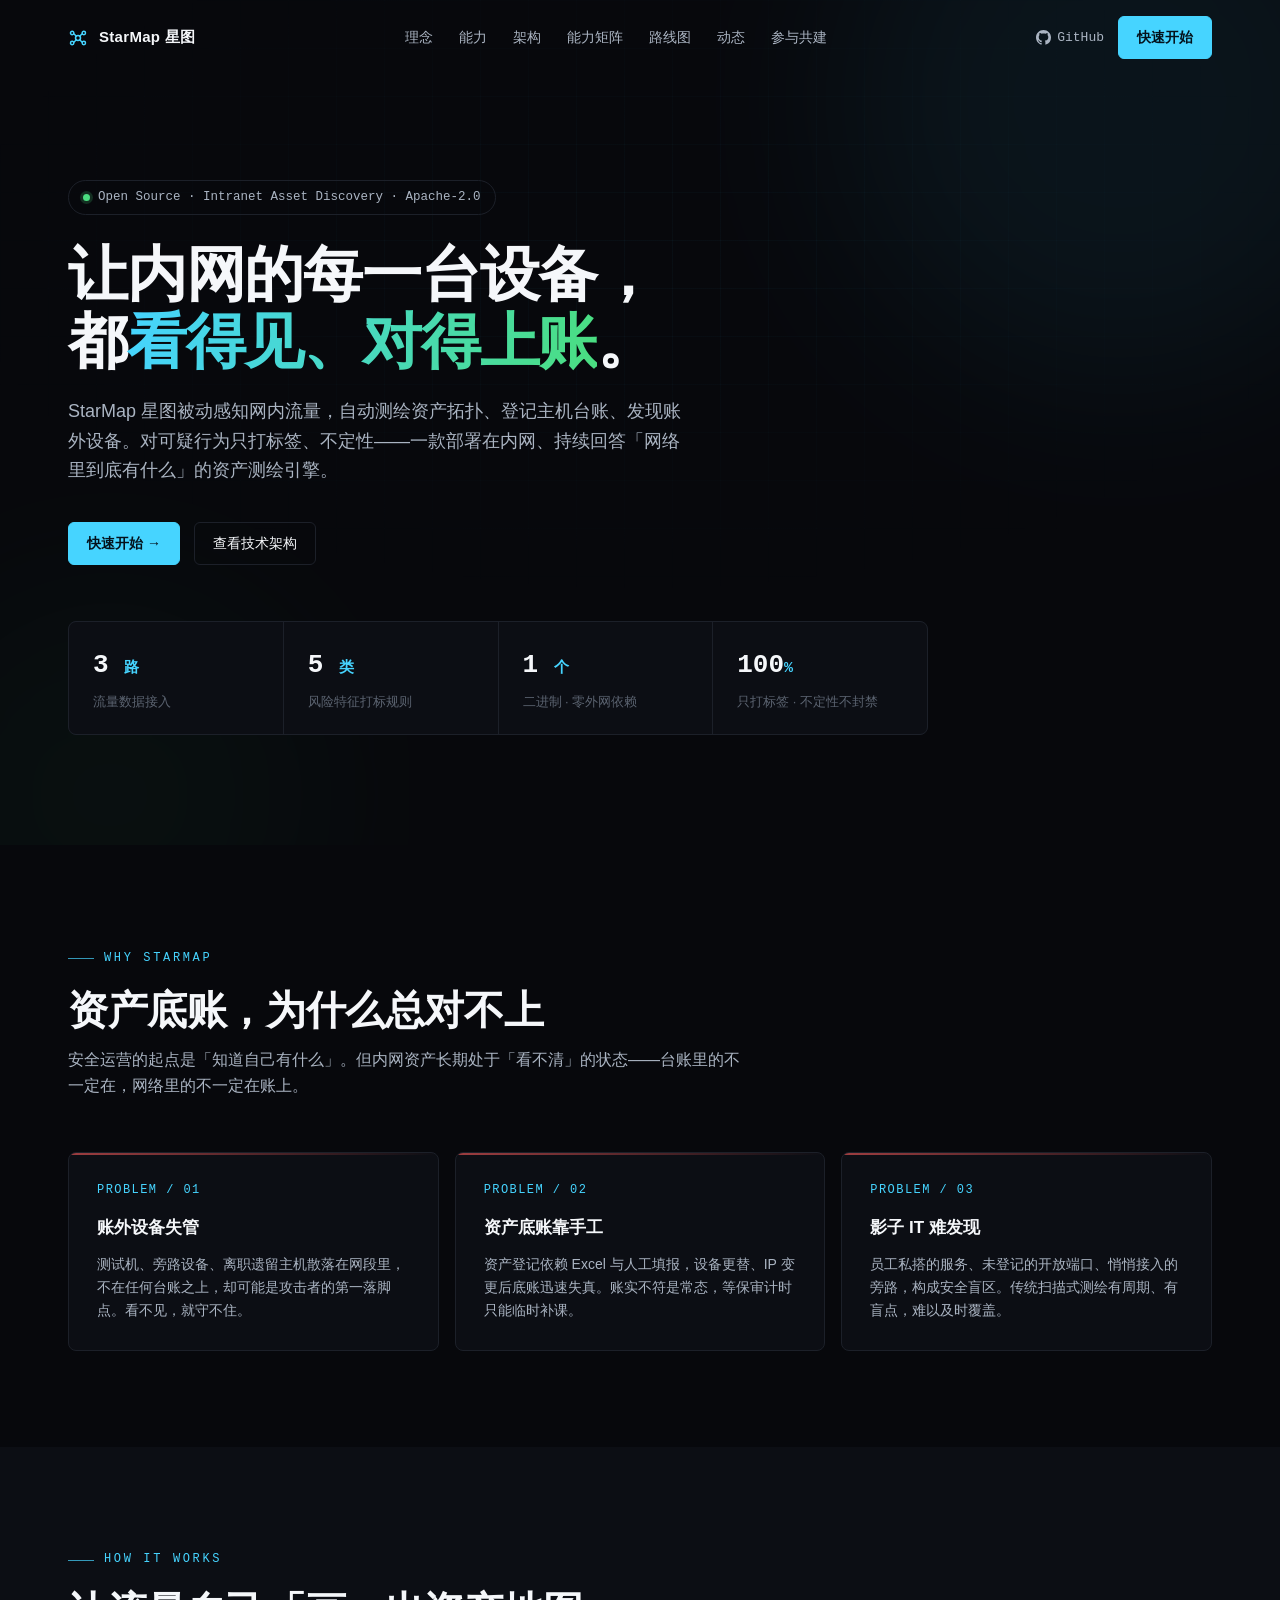
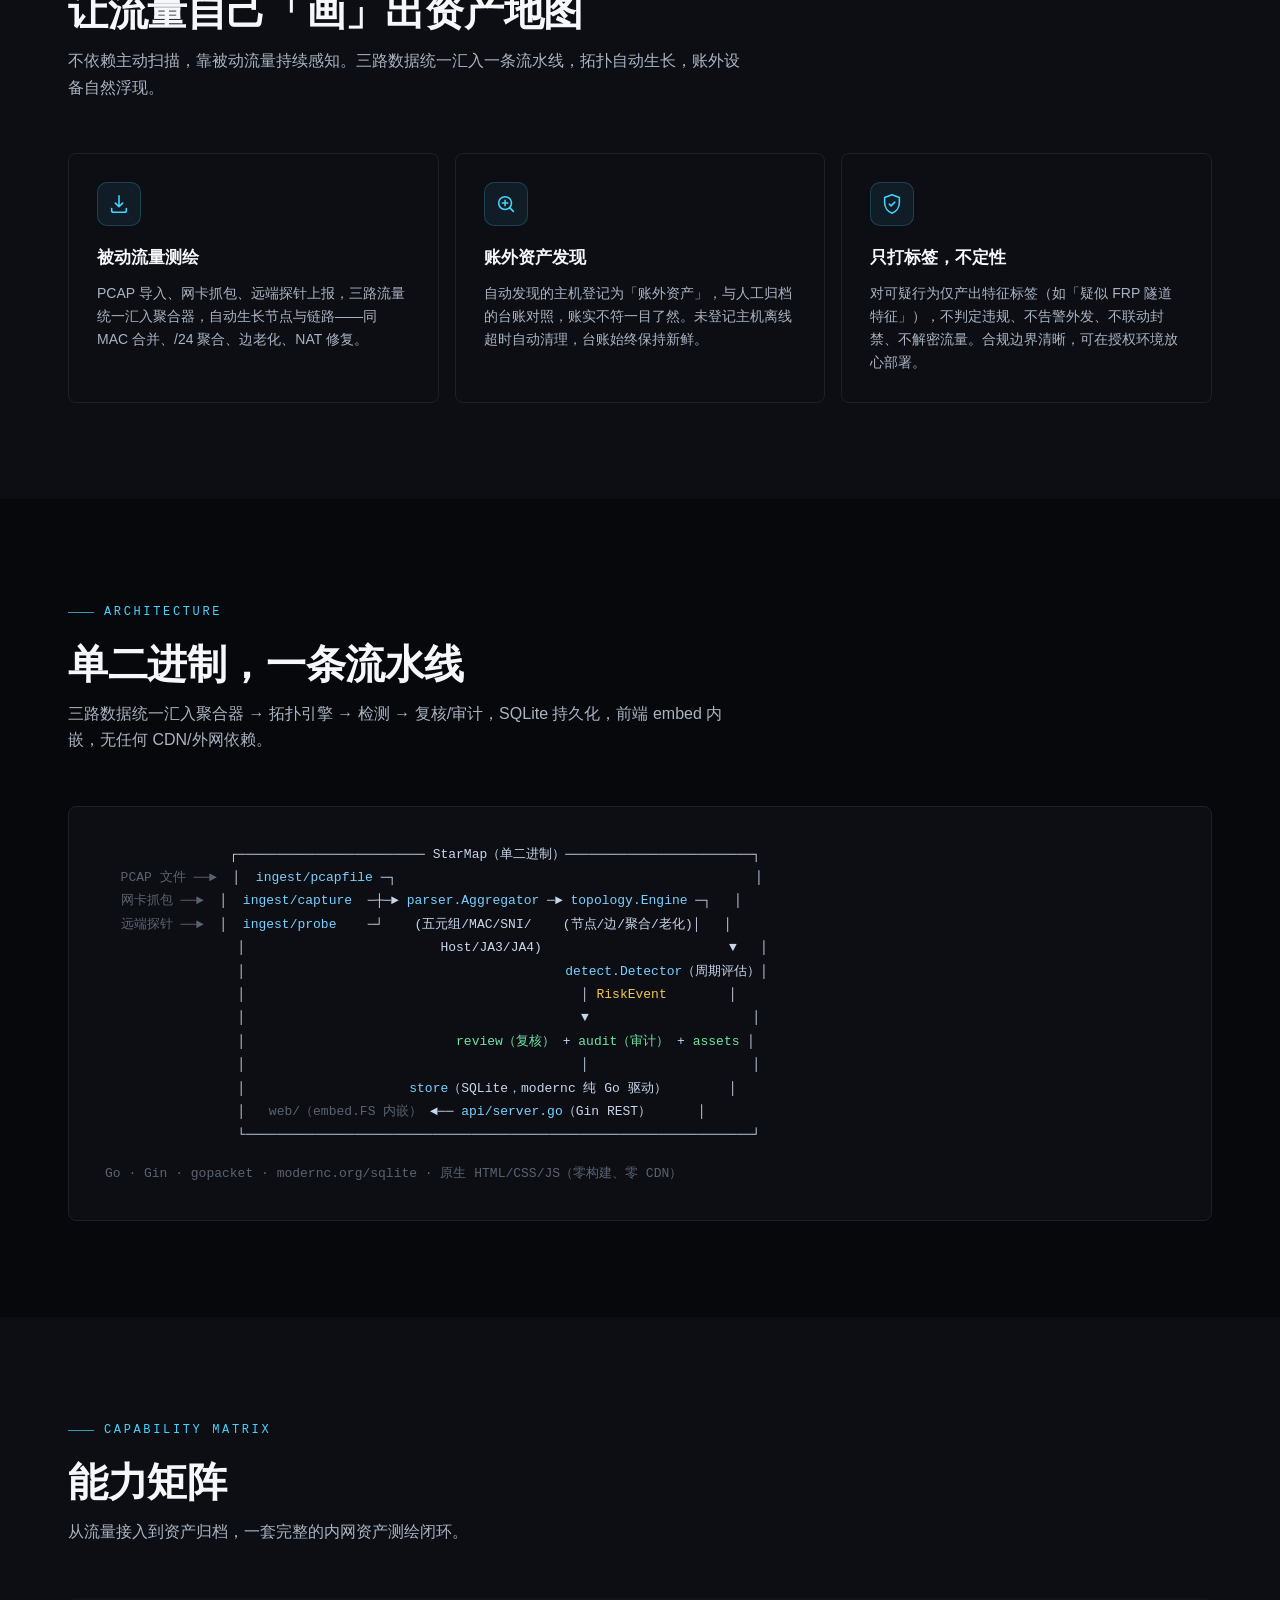
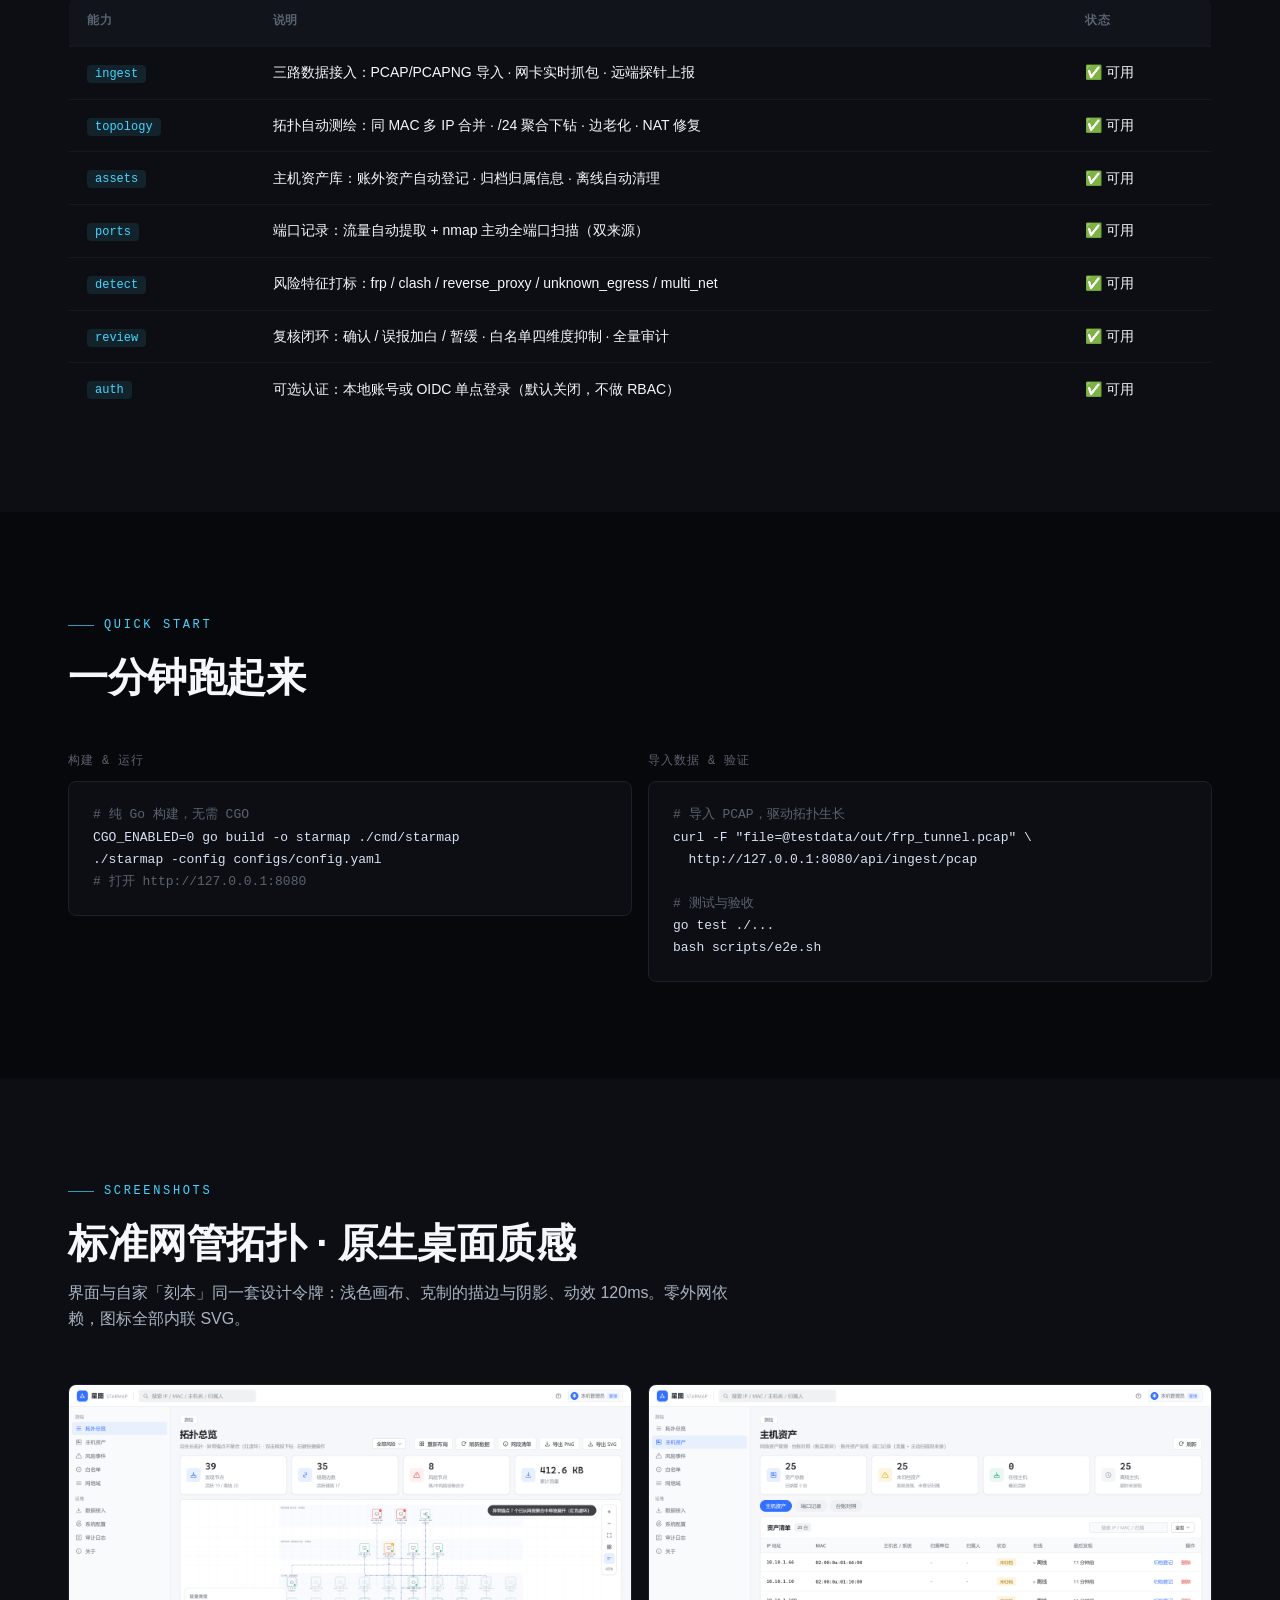
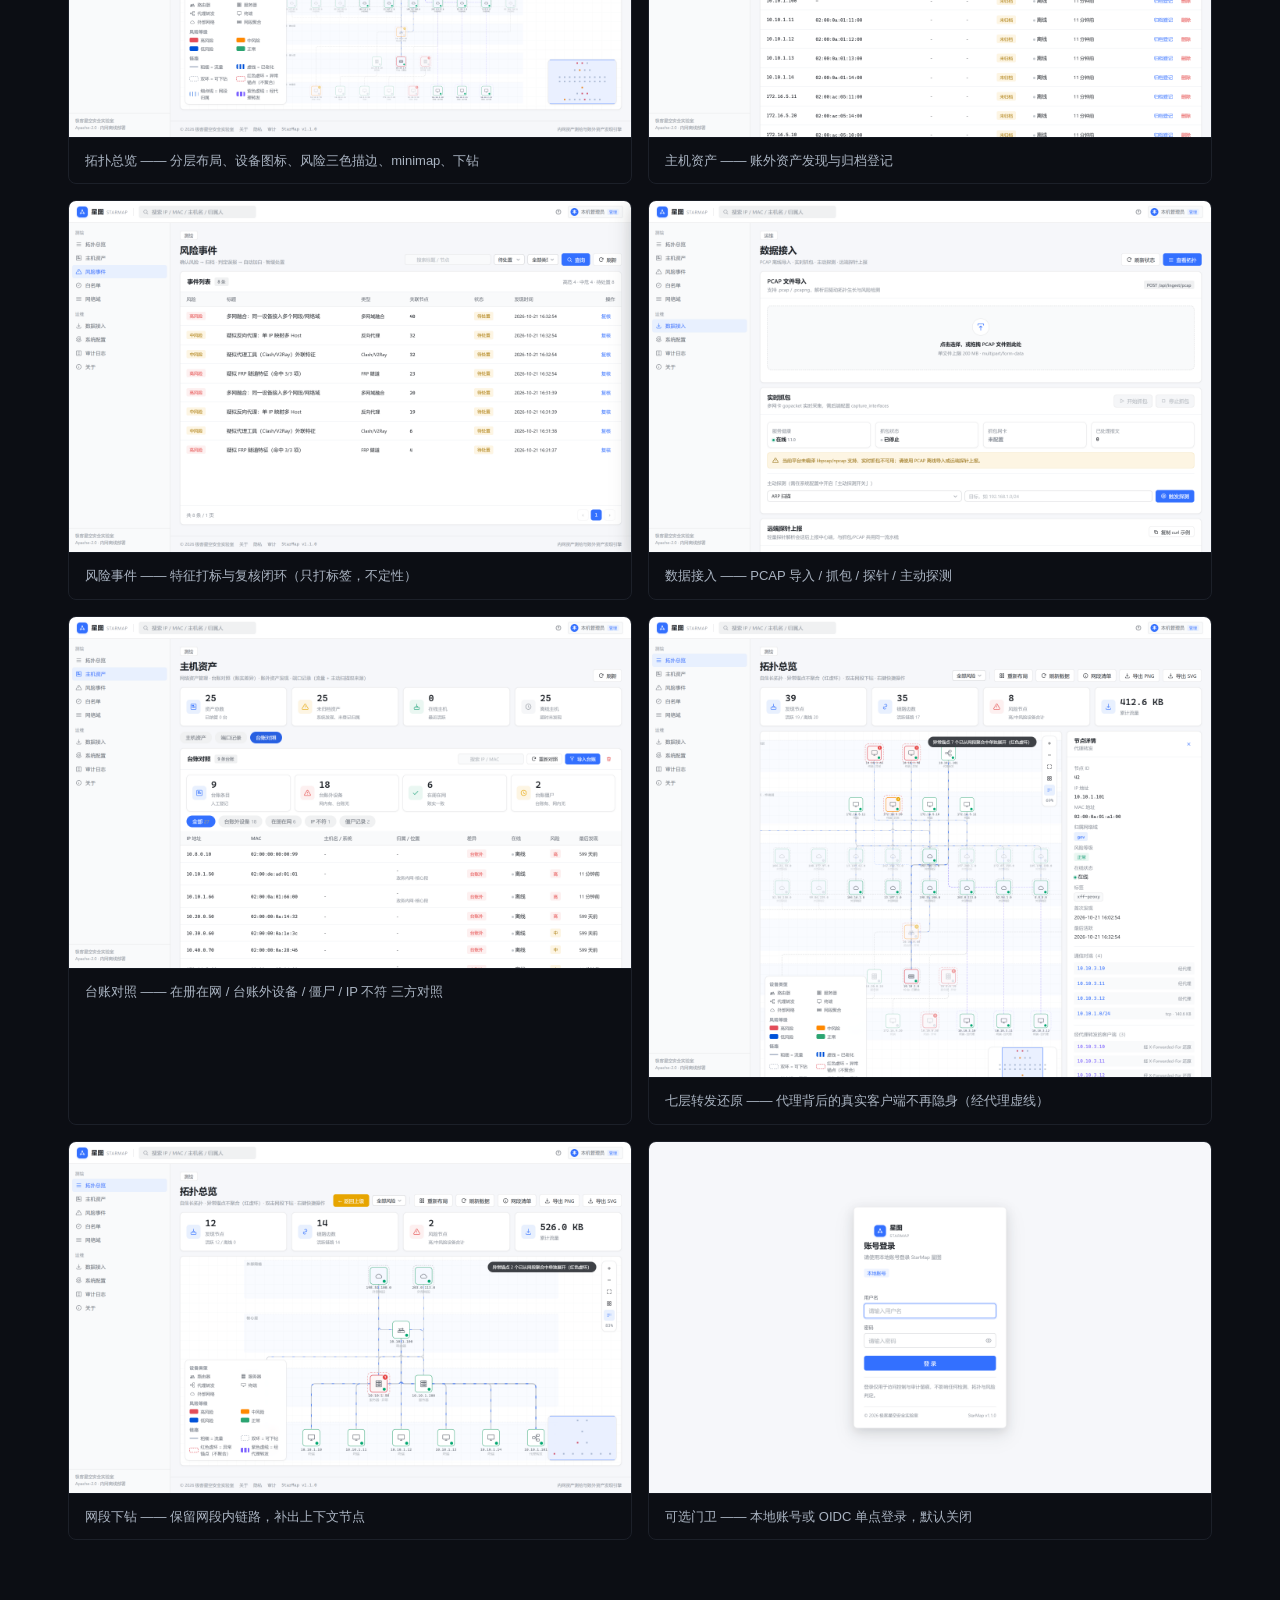
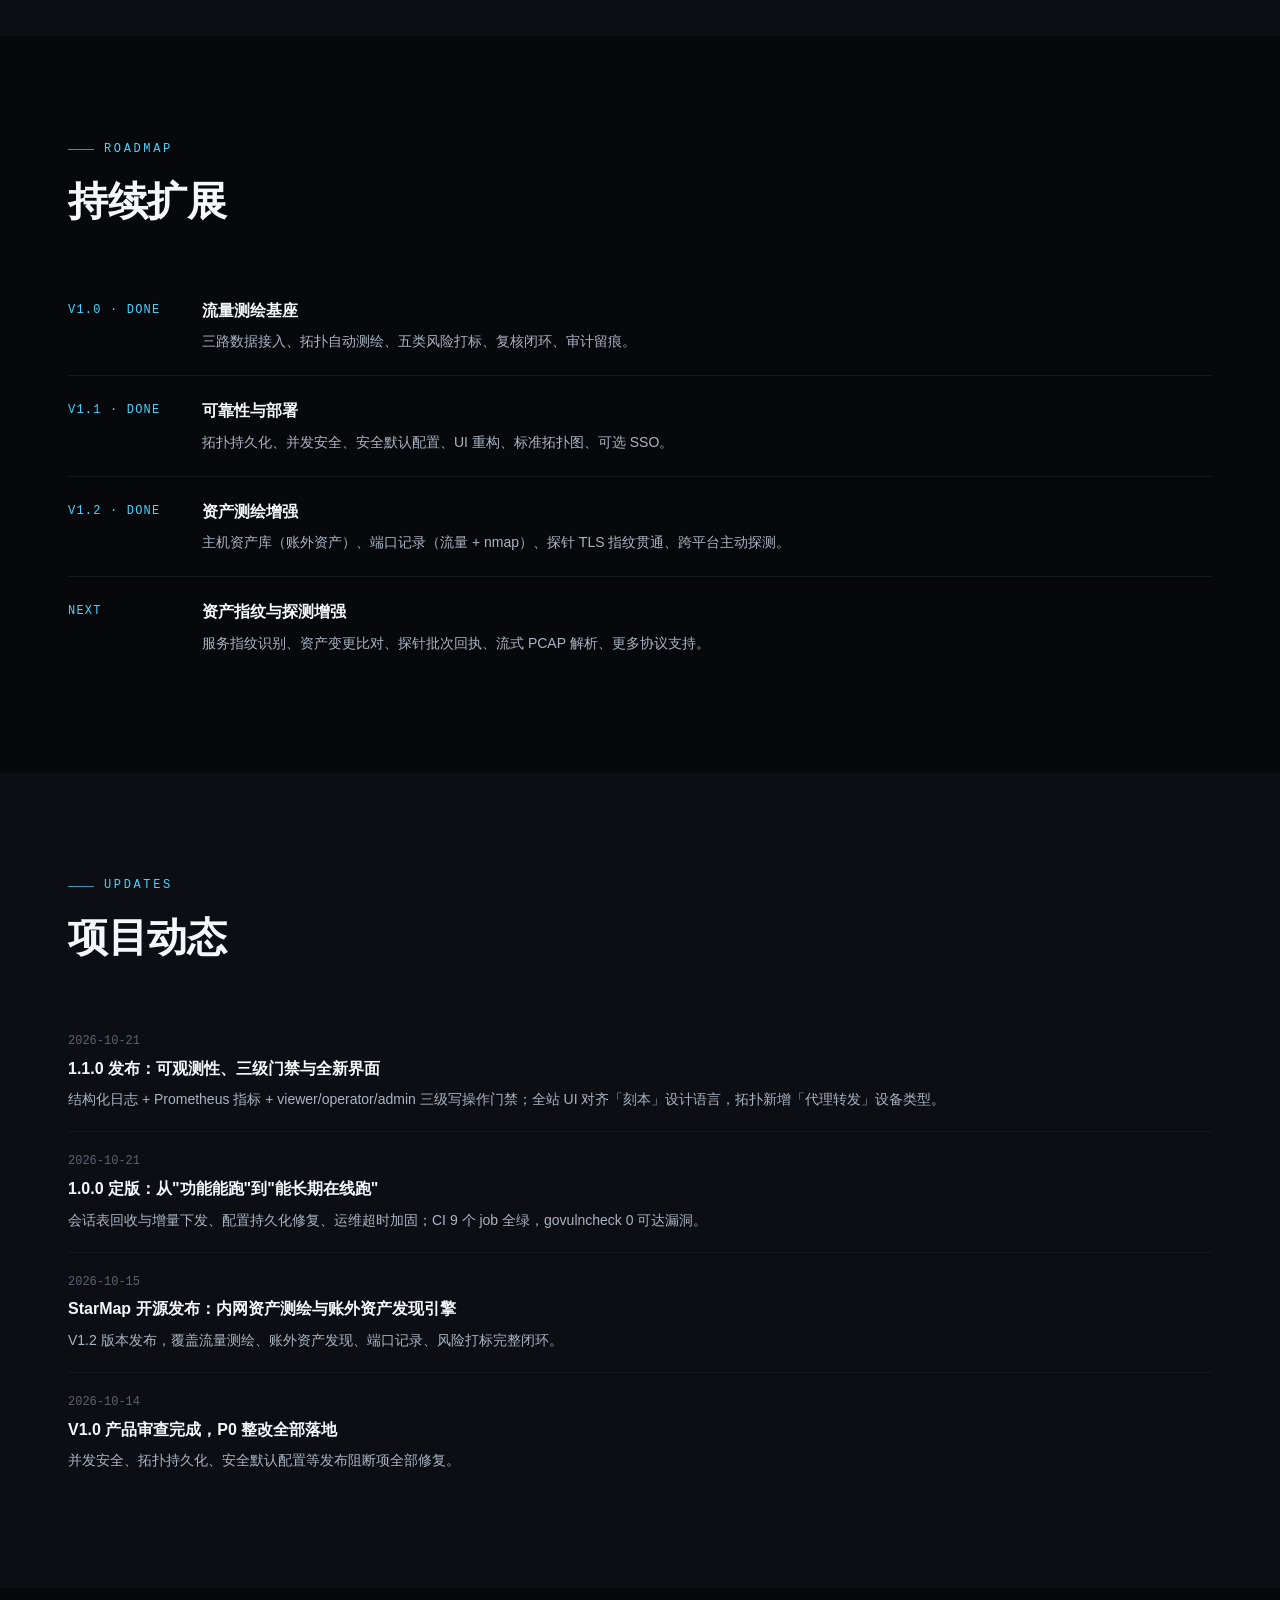
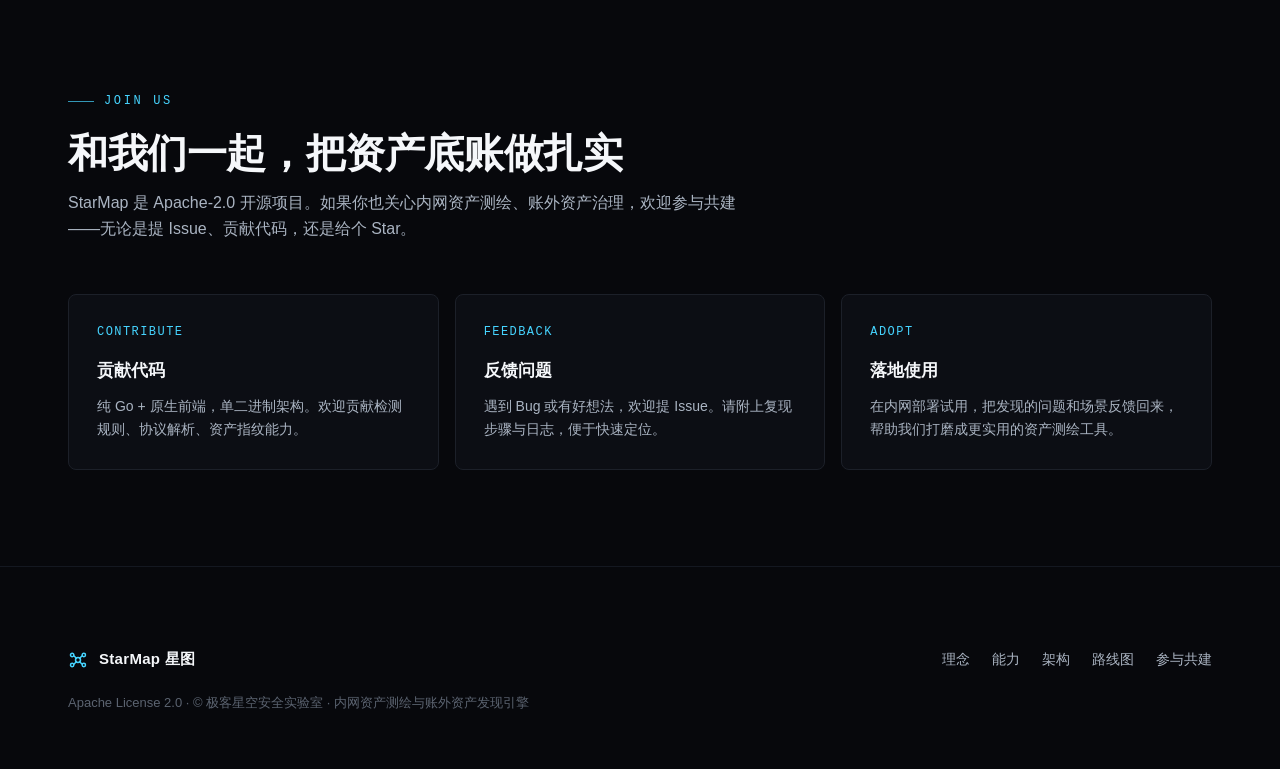
==== commit 21fcdeab: "site: 同步 1.1.0 界面截图与新特性（台账对照 / XFF 还原 / 下钻 / 登录）" ====
--- a/index.html
+++ b/index.html
@@ -324,12 +324,17 @@
     <div class="section-head">
       <span class="eyebrow">Screenshots</span>
       <h2 class="sec-title">标准网管拓扑 · 原生桌面质感</h2>
+      <p class="sec-lead">界面与自家「刻本」同一套设计令牌：浅色画布、克制的描边与阴影、动效 120ms。零外网依赖，图标全部内联 SVG。</p>
     </div>
     <div class="shots">
       <figure><img src="screenshots/topology.png" alt="拓扑总览"><figcaption>拓扑总览 —— 分层布局、设备图标、风险三色描边、minimap、下钻</figcaption></figure>
       <figure><img src="screenshots/assets.png" alt="主机资产"><figcaption>主机资产 —— 账外资产发现与归档登记</figcaption></figure>
-      <figure><img src="screenshots/events.png" alt="事件工作台"><figcaption>事件工作台 —— 风险特征打标与复核闭环</figcaption></figure>
+      <figure><img src="screenshots/events.png" alt="事件工作台"><figcaption>风险事件 —— 特征打标与复核闭环（只打标签，不定性）</figcaption></figure>
       <figure><img src="screenshots/ingest.png" alt="数据接入"><figcaption>数据接入 —— PCAP 导入 / 抓包 / 探针 / 主动探测</figcaption></figure>
+      <figure><img src="screenshots/ledger.png" alt="台账对照"><figcaption>台账对照 —— 在册在网 / 台账外设备 / 僵尸 / IP 不符 三方对照</figcaption></figure>
+      <figure><img src="screenshots/topology-xff.png" alt="XFF 还原"><figcaption>七层转发还原 —— 代理背后的真实客户端不再隐身（经代理虚线）</figcaption></figure>
+      <figure><img src="screenshots/topology-drill.png" alt="下钻"><figcaption>网段下钻 —— 保留网段内链路，补出上下文节点</figcaption></figure>
+      <figure><img src="screenshots/login.png" alt="登录"><figcaption>可选门卫 —— 本地账号或 OIDC 单点登录，默认关闭</figcaption></figure>
     </div>
   </div>
 </section>
@@ -356,6 +361,8 @@
       <h2 class="sec-title">项目动态</h2>
     </div>
     <div class="news">
+      <a class="item" href="https://github.com/kinghtxg/starmap/releases/tag/v1.1.0"><div class="date">2026-10-21</div><div class="t">1.1.0 发布：可观测性、三级门禁与全新界面</div><div class="d">结构化日志 + Prometheus 指标 + viewer/operator/admin 三级写操作门禁；全站 UI 对齐「刻本」设计语言，拓扑新增「代理转发」设备类型。</div></a>
+      <a class="item" href="https://github.com/kinghtxg/starmap/releases/tag/v1.0.0"><div class="date">2026-10-21</div><div class="t">1.0.0 定版：从"功能能跑"到"能长期在线跑"</div><div class="d">会话表回收与增量下发、配置持久化修复、运维超时加固；CI 9 个 job 全绿，govulncheck 0 可达漏洞。</div></a>
       <a class="item" href="#"><div class="date">2026-10-15</div><div class="t">StarMap 开源发布：内网资产测绘与账外资产发现引擎</div><div class="d">V1.2 版本发布，覆盖流量测绘、账外资产发现、端口记录、风险打标完整闭环。</div></a>
       <a class="item" href="#"><div class="date">2026-10-14</div><div class="t">V1.0 产品审查完成，P0 整改全部落地</div><div class="d">并发安全、拓扑持久化、安全默认配置等发布阻断项全部修复。</div></a>
     </div>
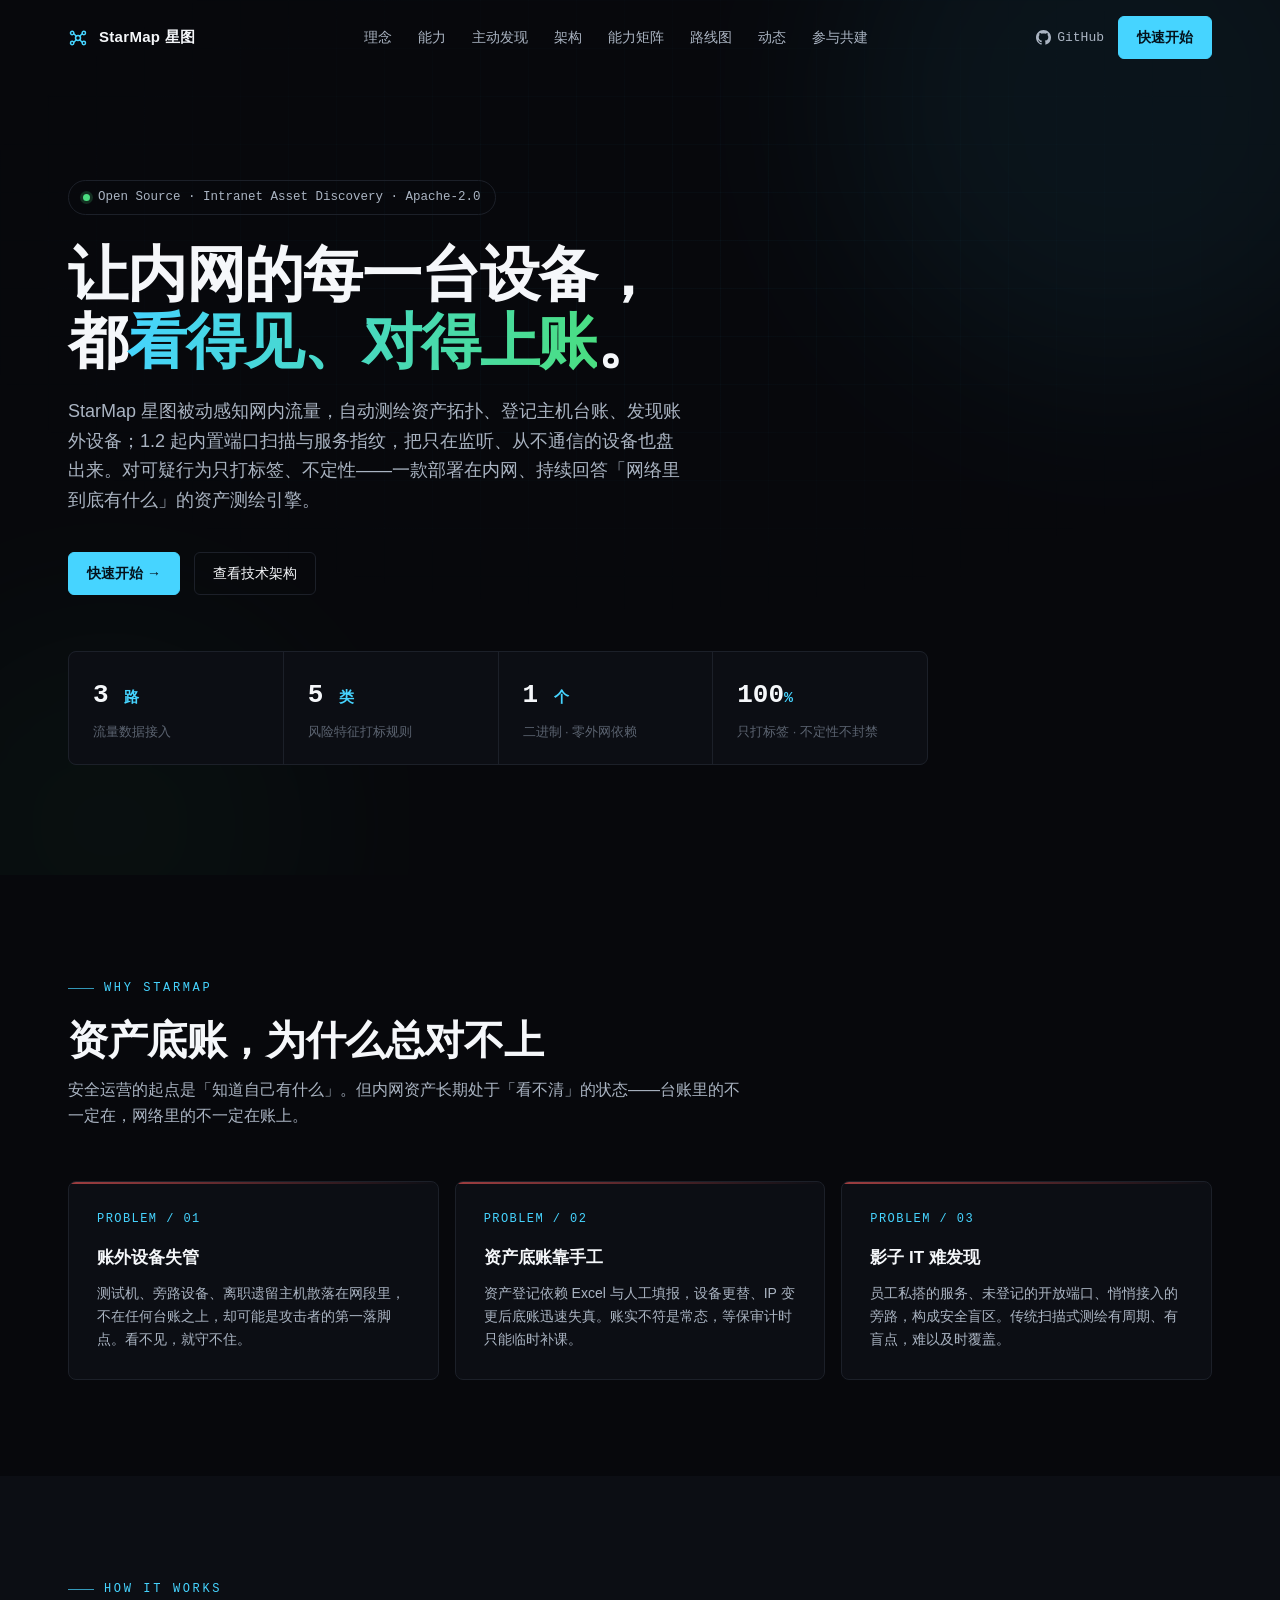
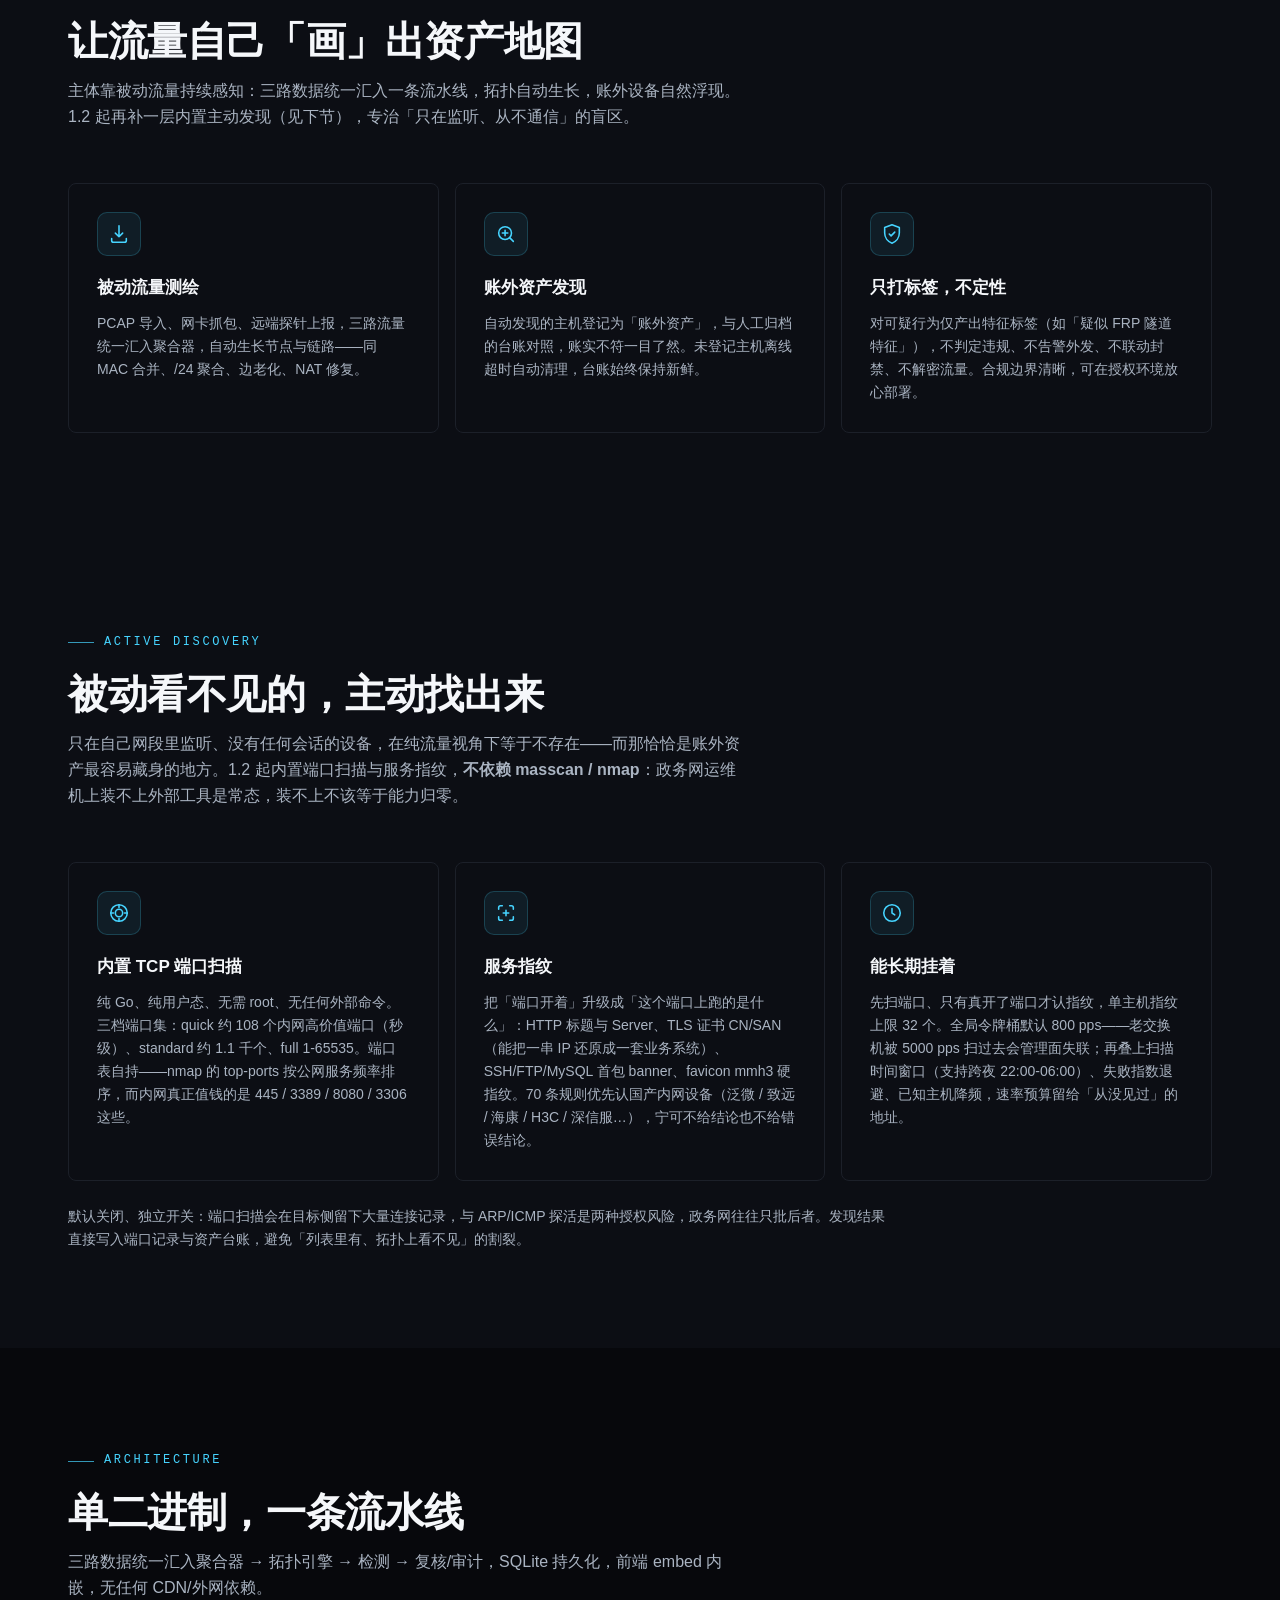
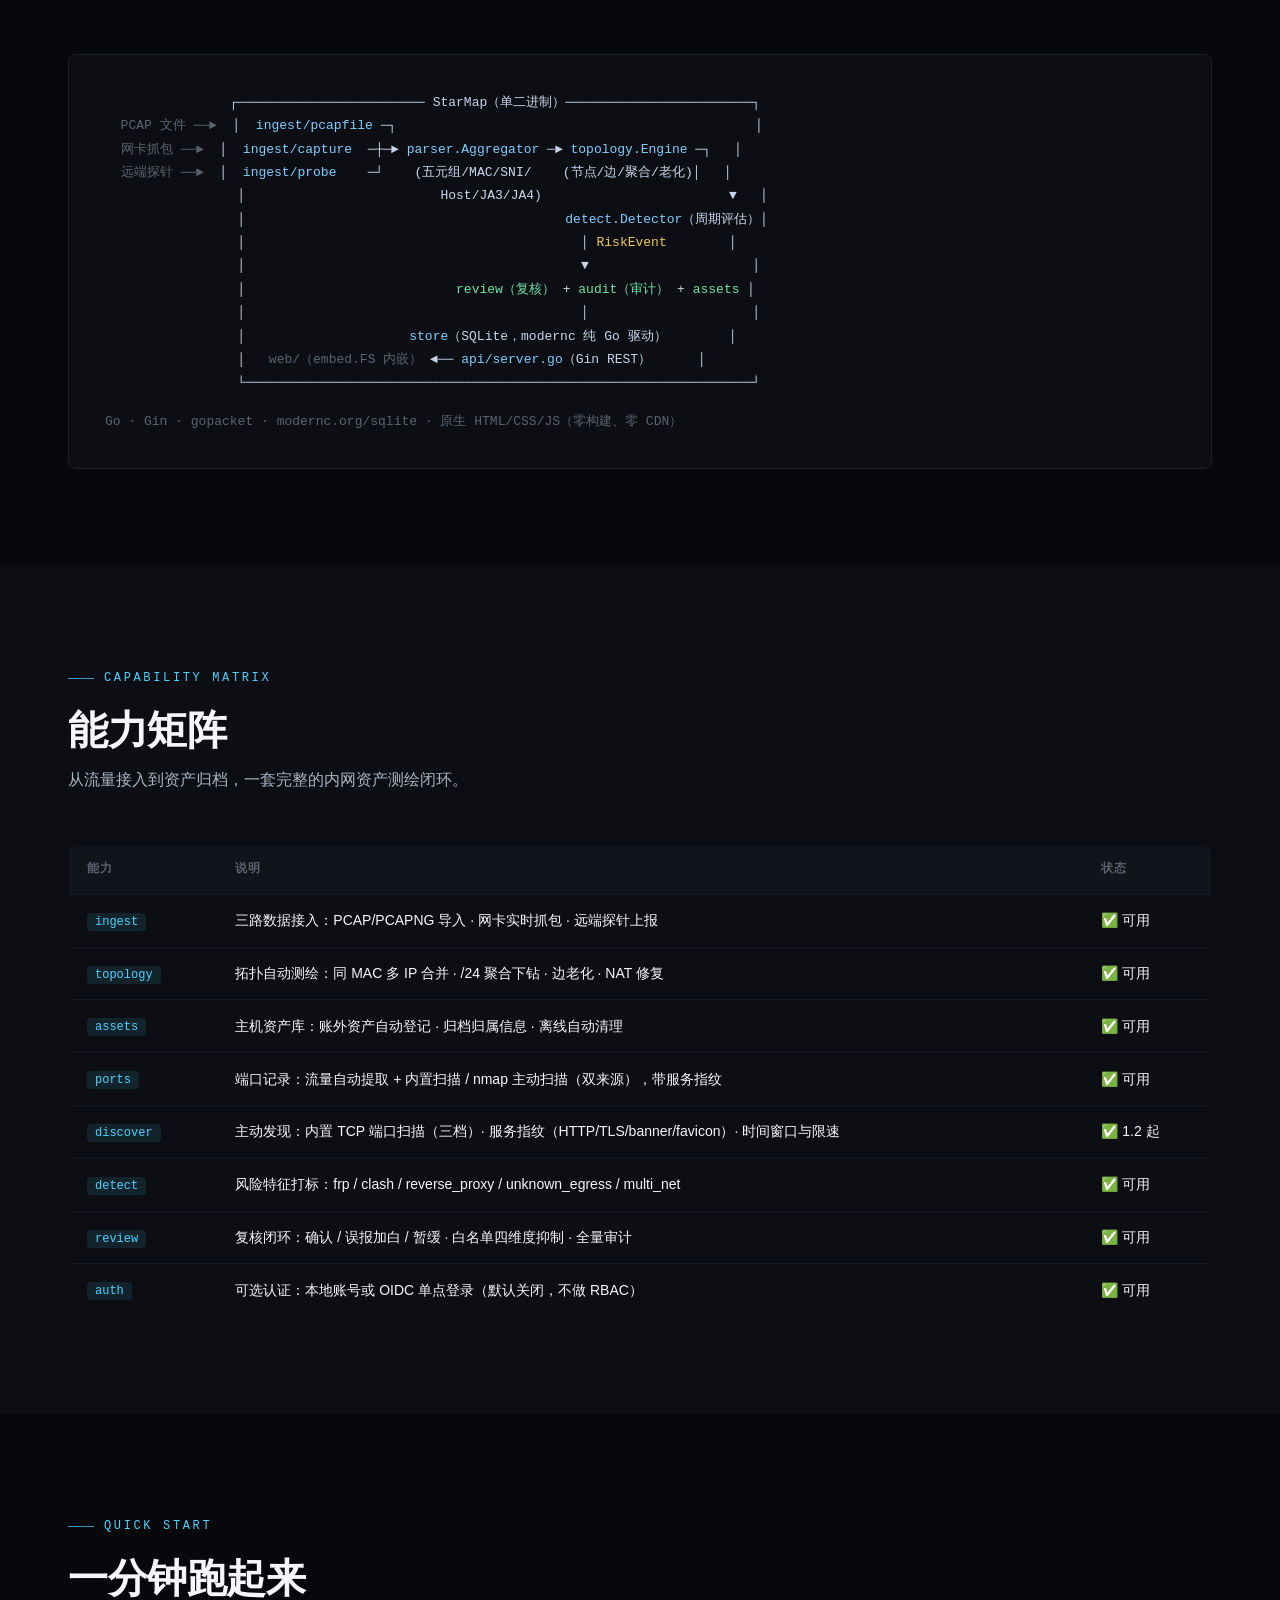
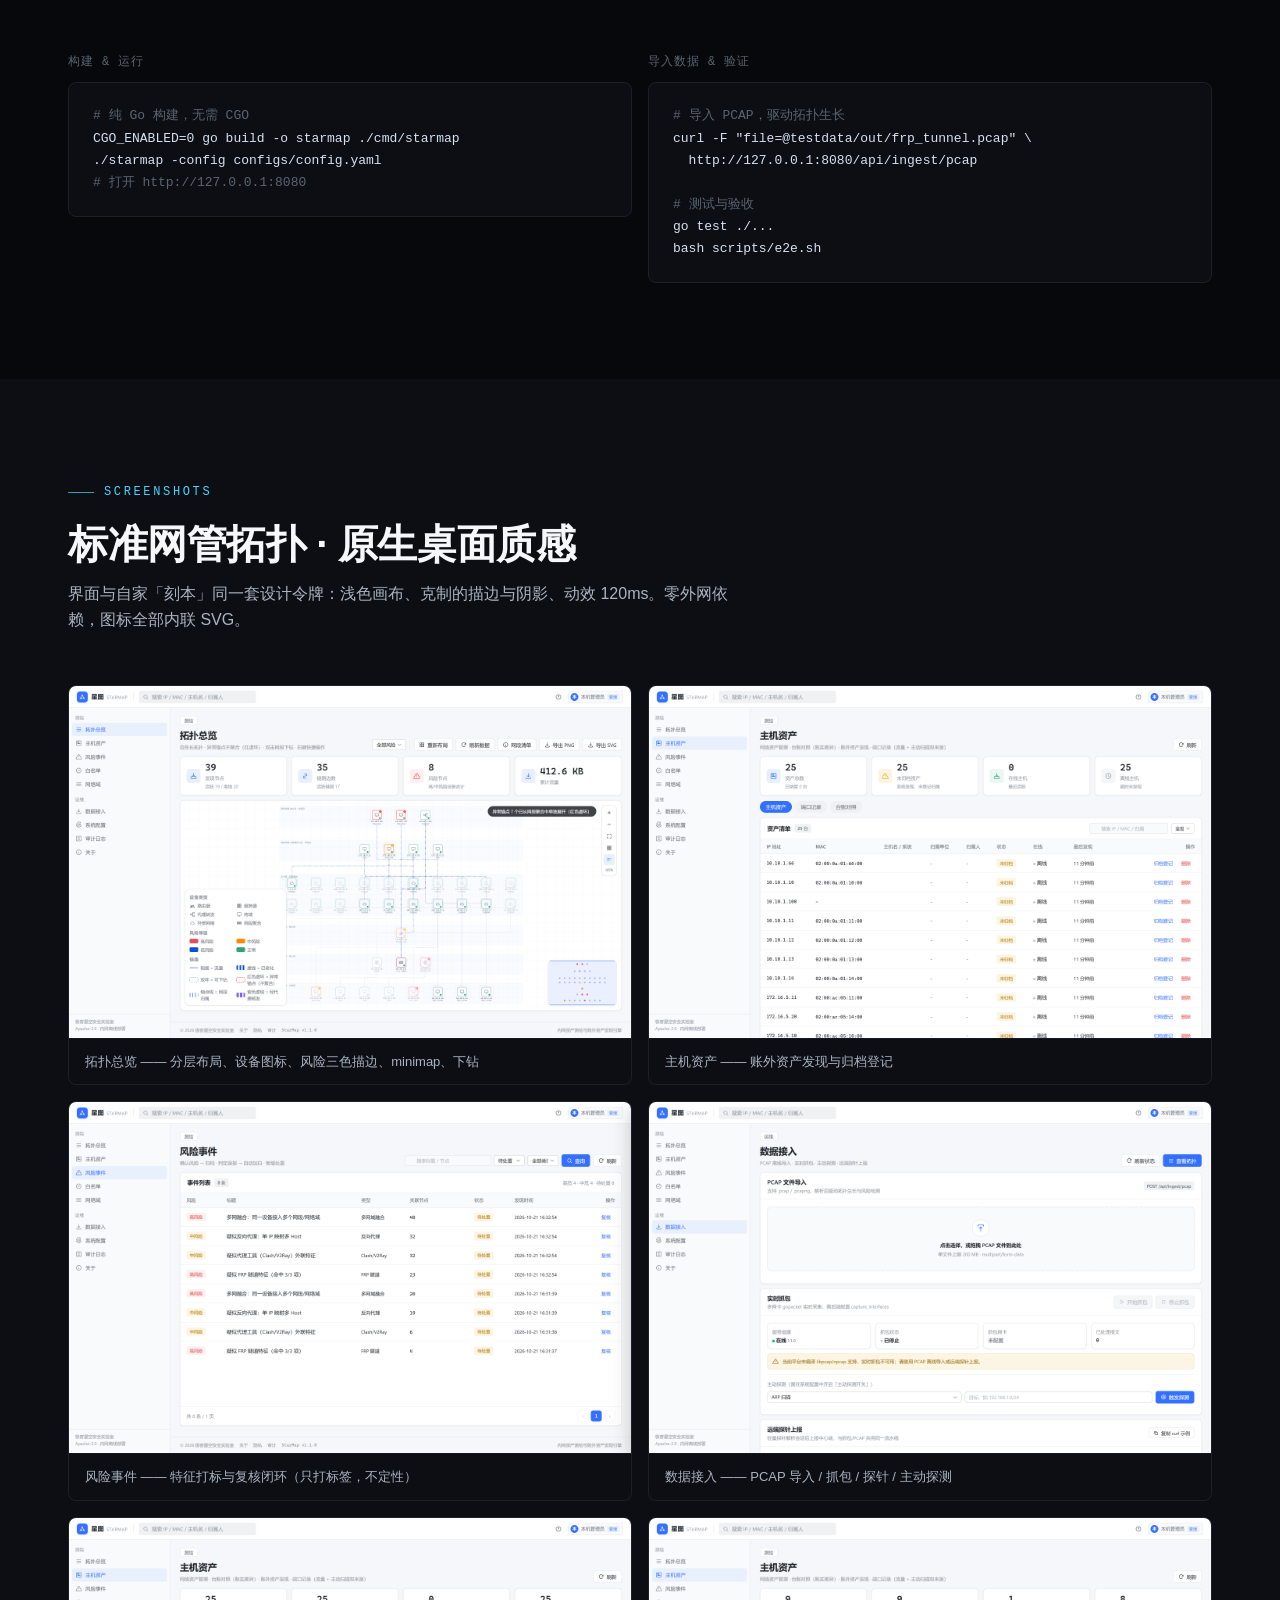
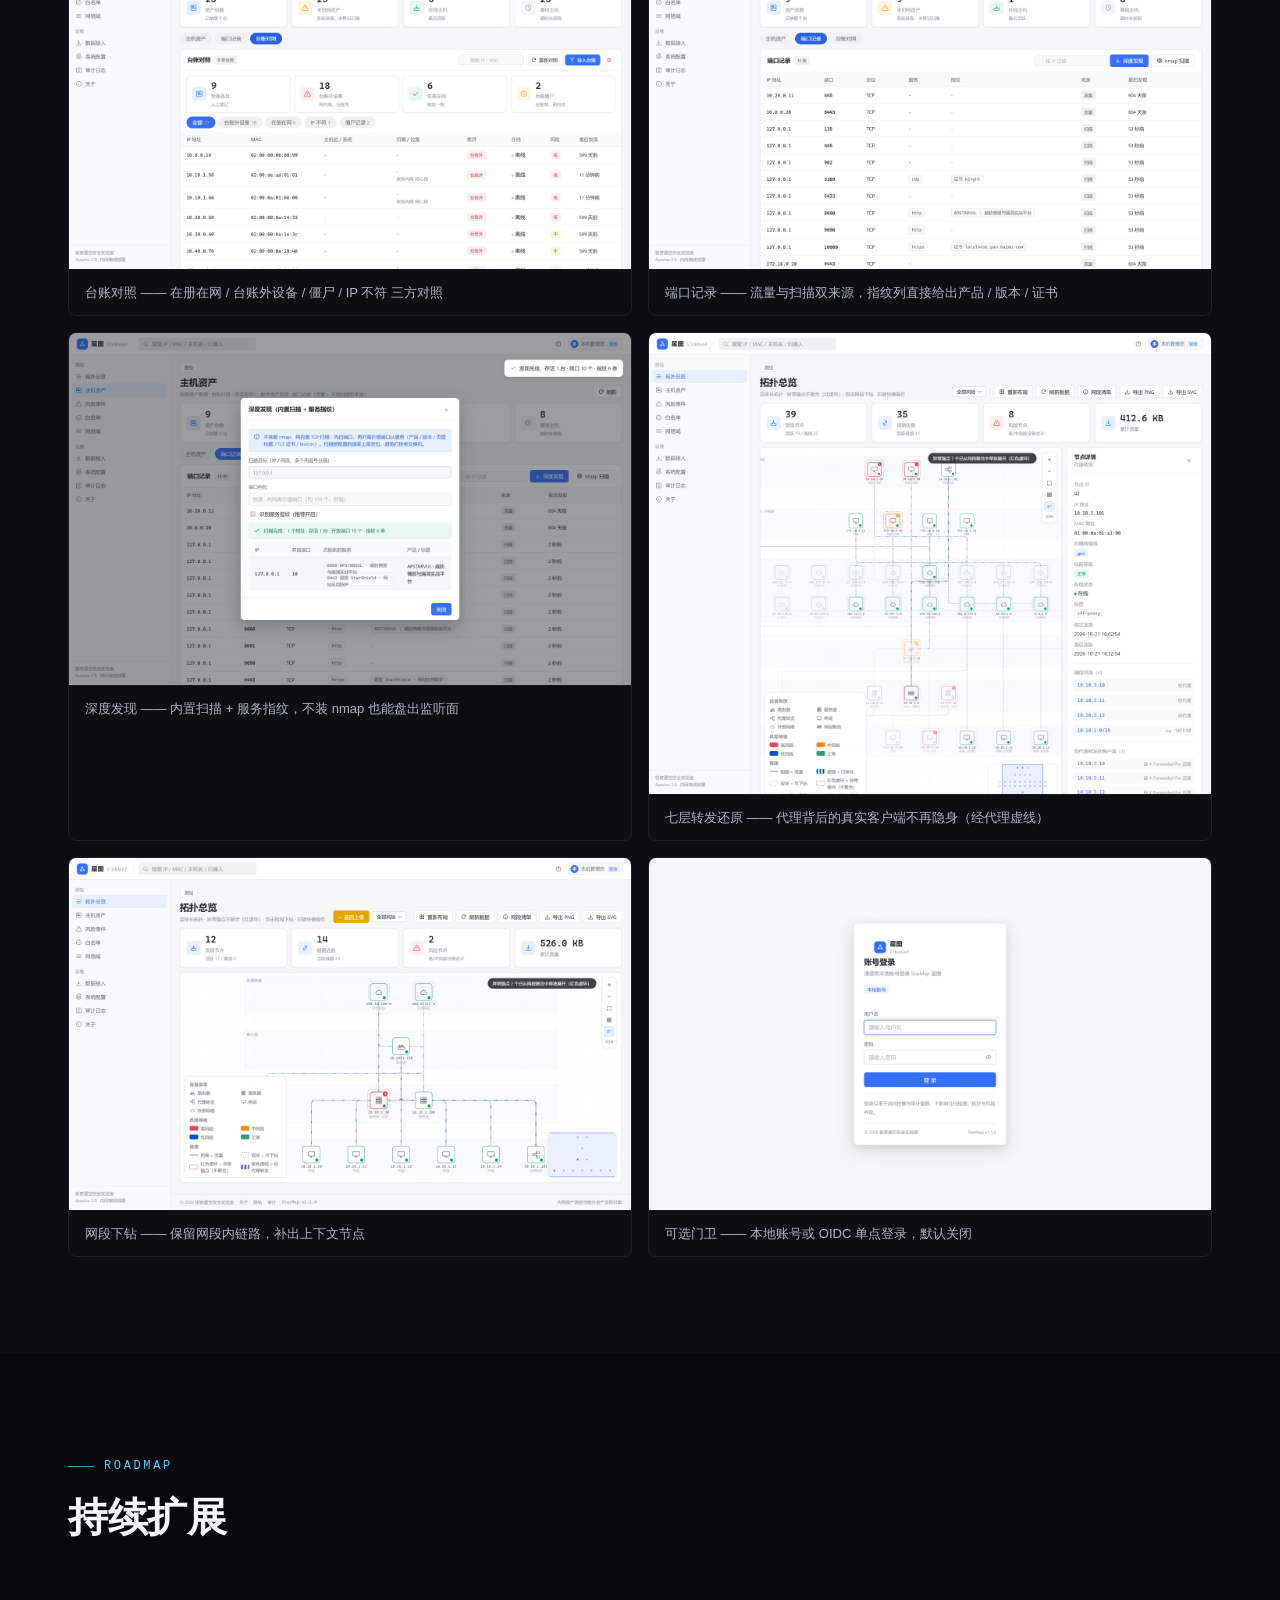
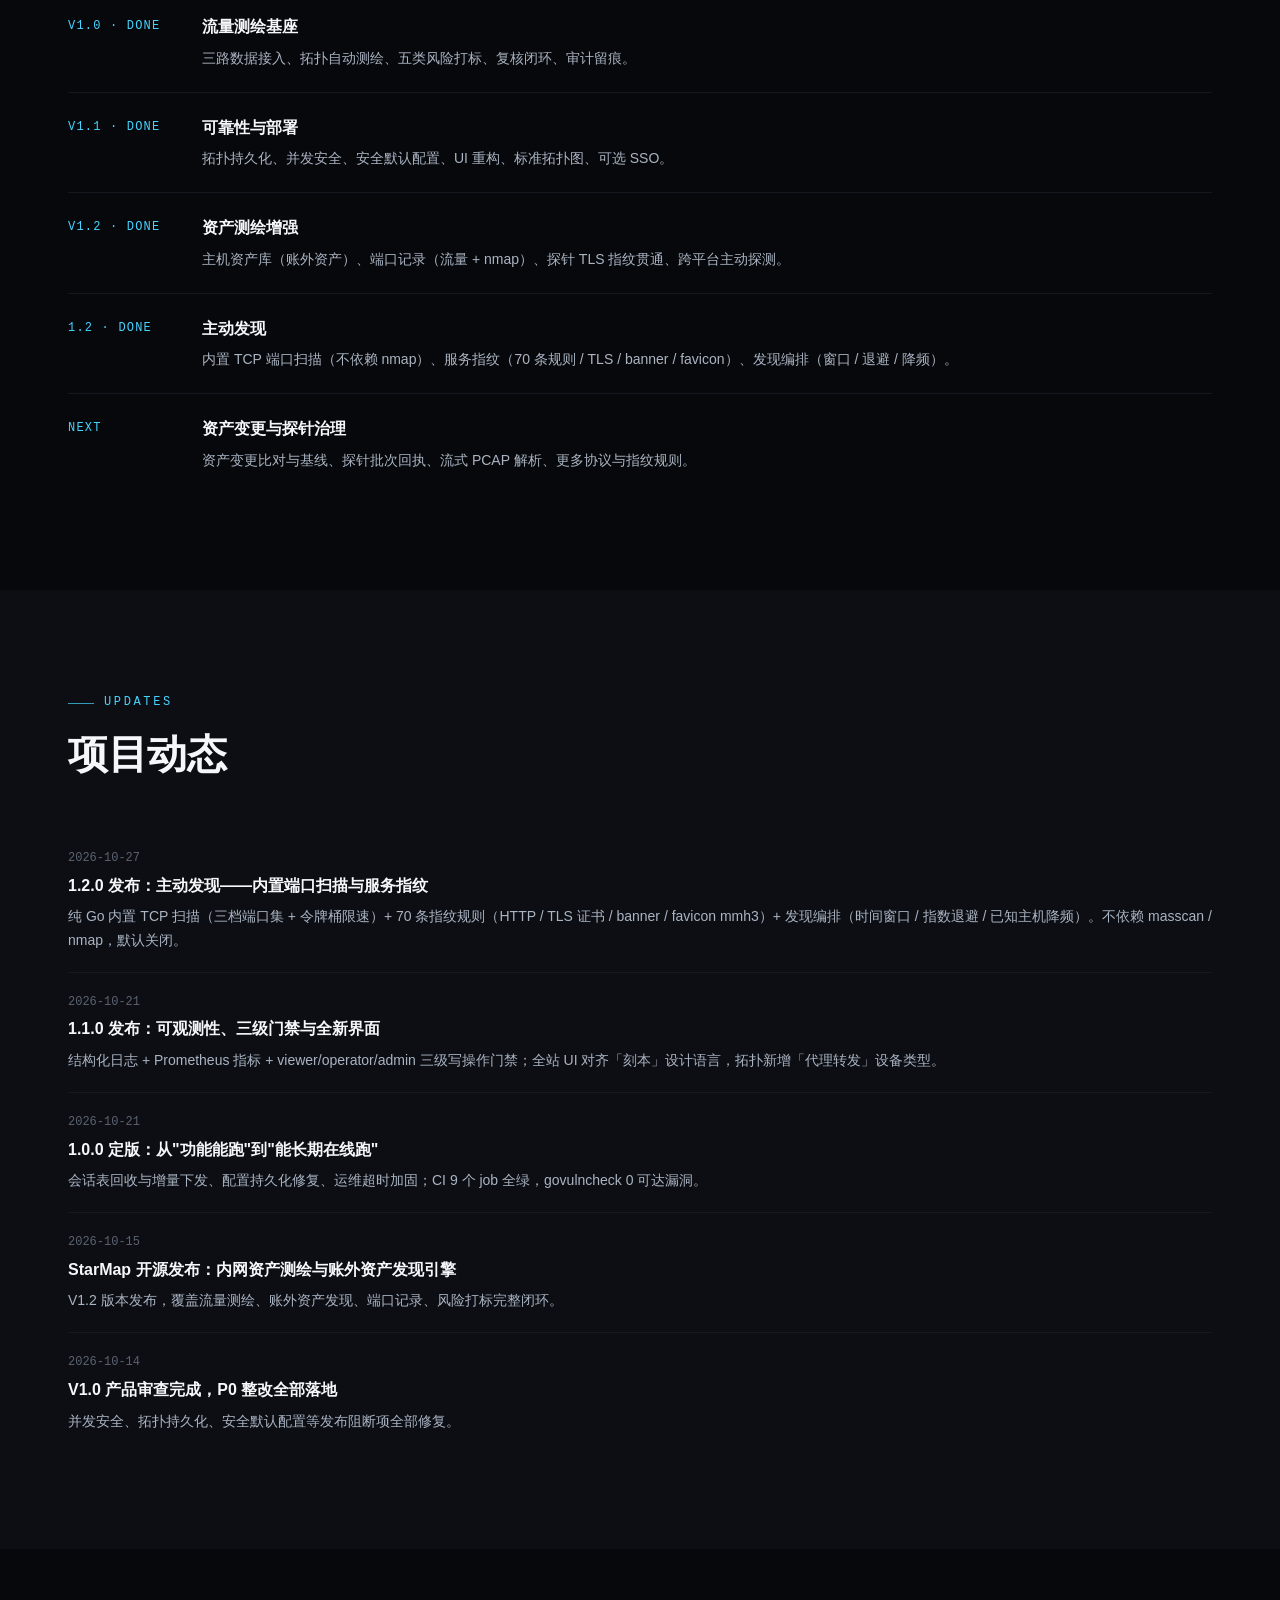
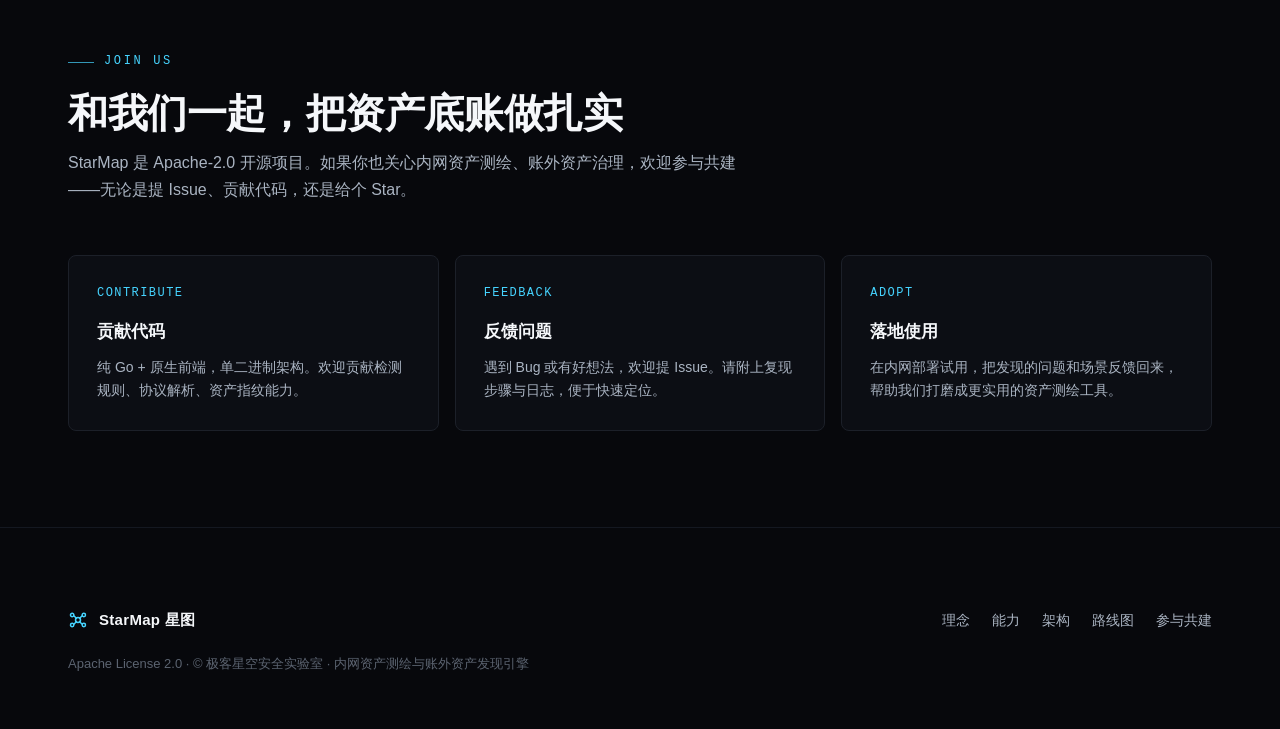
==== commit ad361471: "site: 同步 1.2.0 主动发现（新板块 / 能力矩阵 / 截图 / 动态） - 新增「主动发现」板块：内置 TCP 扫描、服务指纹、能长期挂着的三重约束 - 能力矩阵补 discover 行，" ====
--- a/index.html
+++ b/index.html
@@ -4,7 +4,7 @@
 <meta charset="UTF-8">
 <meta name="viewport" content="width=device-width, initial-scale=1.0">
 <title>StarMap 星图 · 内网资产测绘与账外资产发现引擎</title>
-<meta name="description" content="StarMap 星图 —— 被动感知网内流量，自动测绘资产拓扑、登记主机台账、发现账外设备。对可疑行为只打标签、不定性。单二进制、离线部署、Apache-2.0 开源。">
+<meta name="description" content="StarMap 星图 —— 被动感知网内流量，主动盘出监听面：自动测绘资产拓扑、登记主机台账、发现账外设备。内置端口扫描与服务指纹，不依赖 nmap。单二进制、离线部署、Apache-2.0 开源。">
 <meta property="og:title" content="StarMap 星图 · 内网资产测绘与账外资产发现引擎">
 <meta property="og:description" content="让内网的每一台设备，都看得见、对得上账。">
 <link rel="icon" href="data:image/svg+xml,%3Csvg xmlns='http://www.w3.org/2000/svg' viewBox='0 0 32 32'%3E%3Ccircle cx='16' cy='16' r='3' fill='none' stroke='%2346d4ff' stroke-width='2'/%3E%3Ccircle cx='6' cy='7' r='2' fill='none' stroke='%2346d4ff' stroke-width='1.6'/%3E%3Ccircle cx='26' cy='7' r='2' fill='none' stroke='%2346d4ff' stroke-width='1.6'/%3E%3Ccircle cx='6' cy='25' r='2' fill='none' stroke='%2346d4ff' stroke-width='1.6'/%3E%3Ccircle cx='26' cy='25' r='2' fill='none' stroke='%2346d4ff' stroke-width='1.6'/%3E%3Cpath d='M8 8l6 6M24 8l-6 6M8 24l6-6M24 24l-6-6' stroke='%2346d4ff' stroke-width='1.6'/%3E%3C/svg%3E">
@@ -176,6 +176,7 @@
     <div class="nav-links">
       <a href="#why">理念</a>
       <a href="#how">能力</a>
+      <a href="#discover">主动发现</a>
       <a href="#architecture">架构</a>
       <a href="#matrix">能力矩阵</a>
       <a href="#roadmap">路线图</a>
@@ -201,7 +202,7 @@
   <div class="wrap">
     <div class="hero-tag"><span class="dot"></span>Open Source · Intranet Asset Discovery · Apache-2.0</div>
     <h1>让内网的每一台设备，<br>都<em>看得见、对得上账</em>。</h1>
-    <p class="hero-sub">StarMap 星图被动感知网内流量，自动测绘资产拓扑、登记主机台账、发现账外设备。对可疑行为只打标签、不定性——一款部署在内网、持续回答「网络里到底有什么」的资产测绘引擎。</p>
+    <p class="hero-sub">StarMap 星图被动感知网内流量，自动测绘资产拓扑、登记主机台账、发现账外设备；1.2 起内置端口扫描与服务指纹，把只在监听、从不通信的设备也盘出来。对可疑行为只打标签、不定性——一款部署在内网、持续回答「网络里到底有什么」的资产测绘引擎。</p>
     <div class="hero-cta">
       <a class="btn btn-primary" href="#quickstart">快速开始 →</a>
       <a class="btn btn-ghost" href="#architecture">查看技术架构</a>
@@ -235,13 +236,29 @@
     <div class="section-head">
       <span class="eyebrow">How it works</span>
       <h2 class="sec-title">让流量自己「画」出资产地图</h2>
-      <p class="sec-lead">不依赖主动扫描，靠被动流量持续感知。三路数据统一汇入一条流水线，拓扑自动生长，账外设备自然浮现。</p>
+      <p class="sec-lead">主体靠被动流量持续感知：三路数据统一汇入一条流水线，拓扑自动生长，账外设备自然浮现。1.2 起再补一层内置主动发现（见下节），专治「只在监听、从不通信」的盲区。</p>
     </div>
     <div class="grid grid-3 concept">
       <div class="panel"><div class="ic"><svg viewBox="0 0 24 24" width="22" height="22" fill="none" stroke="currentColor" stroke-width="1.7" stroke-linecap="round" stroke-linejoin="round"><path d="M12 3v12m0 0 4-4m-4 4-4-4M4 17v2a2 2 0 0 0 2 2h12a2 2 0 0 0 2-2v-2"/></svg></div><h3>被动流量测绘</h3><p>PCAP 导入、网卡抓包、远端探针上报，三路流量统一汇入聚合器，自动生长节点与链路——同 MAC 合并、/24 聚合、边老化、NAT 修复。</p></div>
       <div class="panel"><div class="ic"><svg viewBox="0 0 24 24" width="22" height="22" fill="none" stroke="currentColor" stroke-width="1.7" stroke-linecap="round" stroke-linejoin="round"><circle cx="11" cy="11" r="7"/><path d="m20 20-3.5-3.5"/><path d="M11 8v6M8 11h6"/></svg></div><h3>账外资产发现</h3><p>自动发现的主机登记为「账外资产」，与人工归档的台账对照，账实不符一目了然。未登记主机离线超时自动清理，台账始终保持新鲜。</p></div>
       <div class="panel"><div class="ic"><svg viewBox="0 0 24 24" width="22" height="22" fill="none" stroke="currentColor" stroke-width="1.7" stroke-linecap="round" stroke-linejoin="round"><path d="M12 2 4 5v6c0 5 3.4 9.4 8 11 4.6-1.6 8-6 8-11V5l-8-3z"/><path d="m9 12 2 2 4-4"/></svg></div><h3>只打标签，不定性</h3><p>对可疑行为仅产出特征标签（如「疑似 FRP 隧道特征」），不判定违规、不告警外发、不联动封禁、不解密流量。合规边界清晰，可在授权环境放心部署。</p></div>
     </div>
+  </div>
+</section>
+
+<section id="discover" style="background:var(--bg-2)">
+  <div class="wrap">
+    <div class="section-head">
+      <span class="eyebrow">Active Discovery</span>
+      <h2 class="sec-title">被动看不见的，主动找出来</h2>
+      <p class="sec-lead">只在自己网段里监听、没有任何会话的设备，在纯流量视角下等于不存在——而那恰恰是账外资产最容易藏身的地方。1.2 起内置端口扫描与服务指纹，<b>不依赖 masscan / nmap</b>：政务网运维机上装不上外部工具是常态，装不上不该等于能力归零。</p>
+    </div>
+    <div class="grid grid-3 concept">
+      <div class="panel"><div class="ic"><svg viewBox="0 0 24 24" width="22" height="22" fill="none" stroke="currentColor" stroke-width="1.7" stroke-linecap="round" stroke-linejoin="round"><circle cx="12" cy="12" r="9"/><circle cx="12" cy="12" r="4"/><path d="M12 3v3M12 18v3M3 12h3M18 12h3"/></svg></div><h3>内置 TCP 端口扫描</h3><p>纯 Go、纯用户态、无需 root、无任何外部命令。三档端口集：quick 约 108 个内网高价值端口（秒级）、standard 约 1.1 千个、full 1-65535。端口表自持——nmap 的 top-ports 按公网服务频率排序，而内网真正值钱的是 445 / 3389 / 8080 / 3306 这些。</p></div>
+      <div class="panel"><div class="ic"><svg viewBox="0 0 24 24" width="22" height="22" fill="none" stroke="currentColor" stroke-width="1.7" stroke-linecap="round" stroke-linejoin="round"><path d="M4 8V6a2 2 0 0 1 2-2h2M16 4h2a2 2 0 0 1 2 2v2M20 16v2a2 2 0 0 1-2 2h-2M8 20H6a2 2 0 0 1-2-2v-2"/><path d="M9 12h6M12 9v6"/></svg></div><h3>服务指纹</h3><p>把「端口开着」升级成「这个端口上跑的是什么」：HTTP 标题与 Server、TLS 证书 CN/SAN（能把一串 IP 还原成一套业务系统）、SSH/FTP/MySQL 首包 banner、favicon mmh3 硬指纹。70 条规则优先认国产内网设备（泛微 / 致远 / 海康 / H3C / 深信服…），宁可不给结论也不给错误结论。</p></div>
+      <div class="panel"><div class="ic"><svg viewBox="0 0 24 24" width="22" height="22" fill="none" stroke="currentColor" stroke-width="1.7" stroke-linecap="round" stroke-linejoin="round"><circle cx="12" cy="12" r="9"/><path d="M12 7v5l3 2"/></svg></div><h3>能长期挂着</h3><p>先扫端口、只有真开了端口才认指纹，单主机指纹上限 32 个。全局令牌桶默认 800 pps——老交换机被 5000 pps 扫过去会管理面失联；再叠上扫描时间窗口（支持跨夜 22:00-06:00）、失败指数退避、已知主机降频，速率预算留给「从没见过」的地址。</p></div>
+    </div>
+    <p style="margin-top:24px;color:var(--ink-dim);font-size:14px;max-width:820px">默认关闭、独立开关：端口扫描会在目标侧留下大量连接记录，与 ARP/ICMP 探活是两种授权风险，政务网往往只批后者。发现结果直接写入端口记录与资产台账，避免「列表里有、拓扑上看不见」的割裂。</p>
   </div>
 </section>
 
@@ -283,7 +300,8 @@
       <tr><td><span class="tag">ingest</span></td><td>三路数据接入：PCAP/PCAPNG 导入 · 网卡实时抓包 · 远端探针上报</td><td>✅ 可用</td></tr>
       <tr><td><span class="tag">topology</span></td><td>拓扑自动测绘：同 MAC 多 IP 合并 · /24 聚合下钻 · 边老化 · NAT 修复</td><td>✅ 可用</td></tr>
       <tr><td><span class="tag">assets</span></td><td>主机资产库：账外资产自动登记 · 归档归属信息 · 离线自动清理</td><td>✅ 可用</td></tr>
-      <tr><td><span class="tag">ports</span></td><td>端口记录：流量自动提取 + nmap 主动全端口扫描（双来源）</td><td>✅ 可用</td></tr>
+      <tr><td><span class="tag">ports</span></td><td>端口记录：流量自动提取 + 内置扫描 / nmap 主动扫描（双来源），带服务指纹</td><td>✅ 可用</td></tr>
+      <tr><td><span class="tag">discover</span></td><td>主动发现：内置 TCP 端口扫描（三档）· 服务指纹（HTTP/TLS/banner/favicon）· 时间窗口与限速</td><td>✅ 1.2 起</td></tr>
       <tr><td><span class="tag">detect</span></td><td>风险特征打标：frp / clash / reverse_proxy / unknown_egress / multi_net</td><td>✅ 可用</td></tr>
       <tr><td><span class="tag">review</span></td><td>复核闭环：确认 / 误报加白 / 暂缓 · 白名单四维度抑制 · 全量审计</td><td>✅ 可用</td></tr>
       <tr><td><span class="tag">auth</span></td><td>可选认证：本地账号或 OIDC 单点登录（默认关闭，不做 RBAC）</td><td>✅ 可用</td></tr>
@@ -332,6 +350,8 @@
       <figure><img src="screenshots/events.png" alt="事件工作台"><figcaption>风险事件 —— 特征打标与复核闭环（只打标签，不定性）</figcaption></figure>
       <figure><img src="screenshots/ingest.png" alt="数据接入"><figcaption>数据接入 —— PCAP 导入 / 抓包 / 探针 / 主动探测</figcaption></figure>
       <figure><img src="screenshots/ledger.png" alt="台账对照"><figcaption>台账对照 —— 在册在网 / 台账外设备 / 僵尸 / IP 不符 三方对照</figcaption></figure>
+      <figure><img src="screenshots/ports.png" alt="端口记录"><figcaption>端口记录 —— 流量与扫描双来源，指纹列直接给出产品 / 版本 / 证书</figcaption></figure>
+      <figure><img src="screenshots/discover.png" alt="深度发现"><figcaption>深度发现 —— 内置扫描 + 服务指纹，不装 nmap 也能盘出监听面</figcaption></figure>
       <figure><img src="screenshots/topology-xff.png" alt="XFF 还原"><figcaption>七层转发还原 —— 代理背后的真实客户端不再隐身（经代理虚线）</figcaption></figure>
       <figure><img src="screenshots/topology-drill.png" alt="下钻"><figcaption>网段下钻 —— 保留网段内链路，补出上下文节点</figcaption></figure>
       <figure><img src="screenshots/login.png" alt="登录"><figcaption>可选门卫 —— 本地账号或 OIDC 单点登录，默认关闭</figcaption></figure>
@@ -349,7 +369,8 @@
       <div class="item"><div class="phase">V1.0 · DONE</div><div><h3>流量测绘基座</h3><p>三路数据接入、拓扑自动测绘、五类风险打标、复核闭环、审计留痕。</p></div></div>
       <div class="item"><div class="phase">V1.1 · DONE</div><div><h3>可靠性与部署</h3><p>拓扑持久化、并发安全、安全默认配置、UI 重构、标准拓扑图、可选 SSO。</p></div></div>
       <div class="item"><div class="phase">V1.2 · DONE</div><div><h3>资产测绘增强</h3><p>主机资产库（账外资产）、端口记录（流量 + nmap）、探针 TLS 指纹贯通、跨平台主动探测。</p></div></div>
-      <div class="item"><div class="phase">NEXT</div><div><h3>资产指纹与探测增强</h3><p>服务指纹识别、资产变更比对、探针批次回执、流式 PCAP 解析、更多协议支持。</p></div></div>
+      <div class="item"><div class="phase">1.2 · DONE</div><div><h3>主动发现</h3><p>内置 TCP 端口扫描（不依赖 nmap）、服务指纹（70 条规则 / TLS / banner / favicon）、发现编排（窗口 / 退避 / 降频）。</p></div></div>
+      <div class="item"><div class="phase">NEXT</div><div><h3>资产变更与探针治理</h3><p>资产变更比对与基线、探针批次回执、流式 PCAP 解析、更多协议与指纹规则。</p></div></div>
     </div>
   </div>
 </section>
@@ -361,6 +382,7 @@
       <h2 class="sec-title">项目动态</h2>
     </div>
     <div class="news">
+      <a class="item" href="https://github.com/kinghtxg/starmap/releases/tag/v1.2.0"><div class="date">2026-10-27</div><div class="t">1.2.0 发布：主动发现——内置端口扫描与服务指纹</div><div class="d">纯 Go 内置 TCP 扫描（三档端口集 + 令牌桶限速）+ 70 条指纹规则（HTTP / TLS 证书 / banner / favicon mmh3）+ 发现编排（时间窗口 / 指数退避 / 已知主机降频）。不依赖 masscan / nmap，默认关闭。</div></a>
       <a class="item" href="https://github.com/kinghtxg/starmap/releases/tag/v1.1.0"><div class="date">2026-10-21</div><div class="t">1.1.0 发布：可观测性、三级门禁与全新界面</div><div class="d">结构化日志 + Prometheus 指标 + viewer/operator/admin 三级写操作门禁；全站 UI 对齐「刻本」设计语言，拓扑新增「代理转发」设备类型。</div></a>
       <a class="item" href="https://github.com/kinghtxg/starmap/releases/tag/v1.0.0"><div class="date">2026-10-21</div><div class="t">1.0.0 定版：从"功能能跑"到"能长期在线跑"</div><div class="d">会话表回收与增量下发、配置持久化修复、运维超时加固；CI 9 个 job 全绿，govulncheck 0 可达漏洞。</div></a>
       <a class="item" href="#"><div class="date">2026-10-15</div><div class="t">StarMap 开源发布：内网资产测绘与账外资产发现引擎</div><div class="d">V1.2 版本发布，覆盖流量测绘、账外资产发现、端口记录、风险打标完整闭环。</div></a>
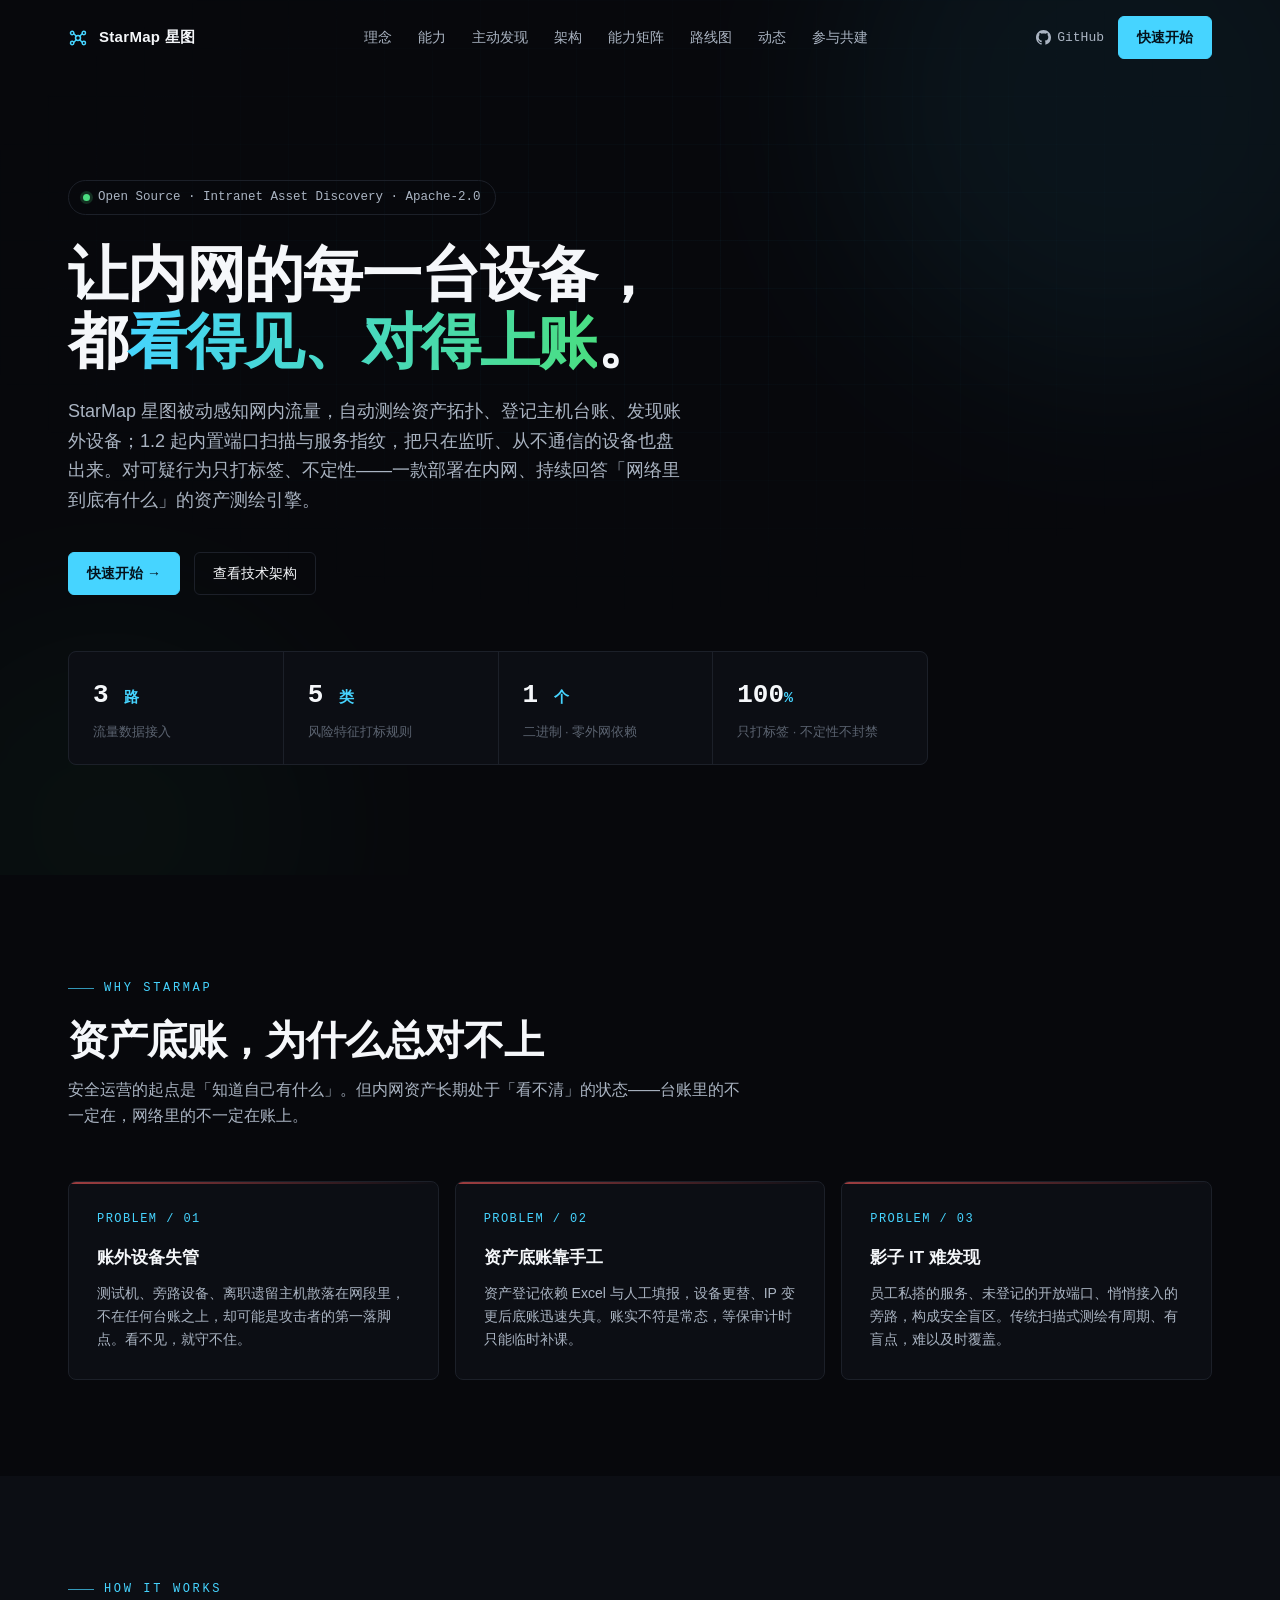
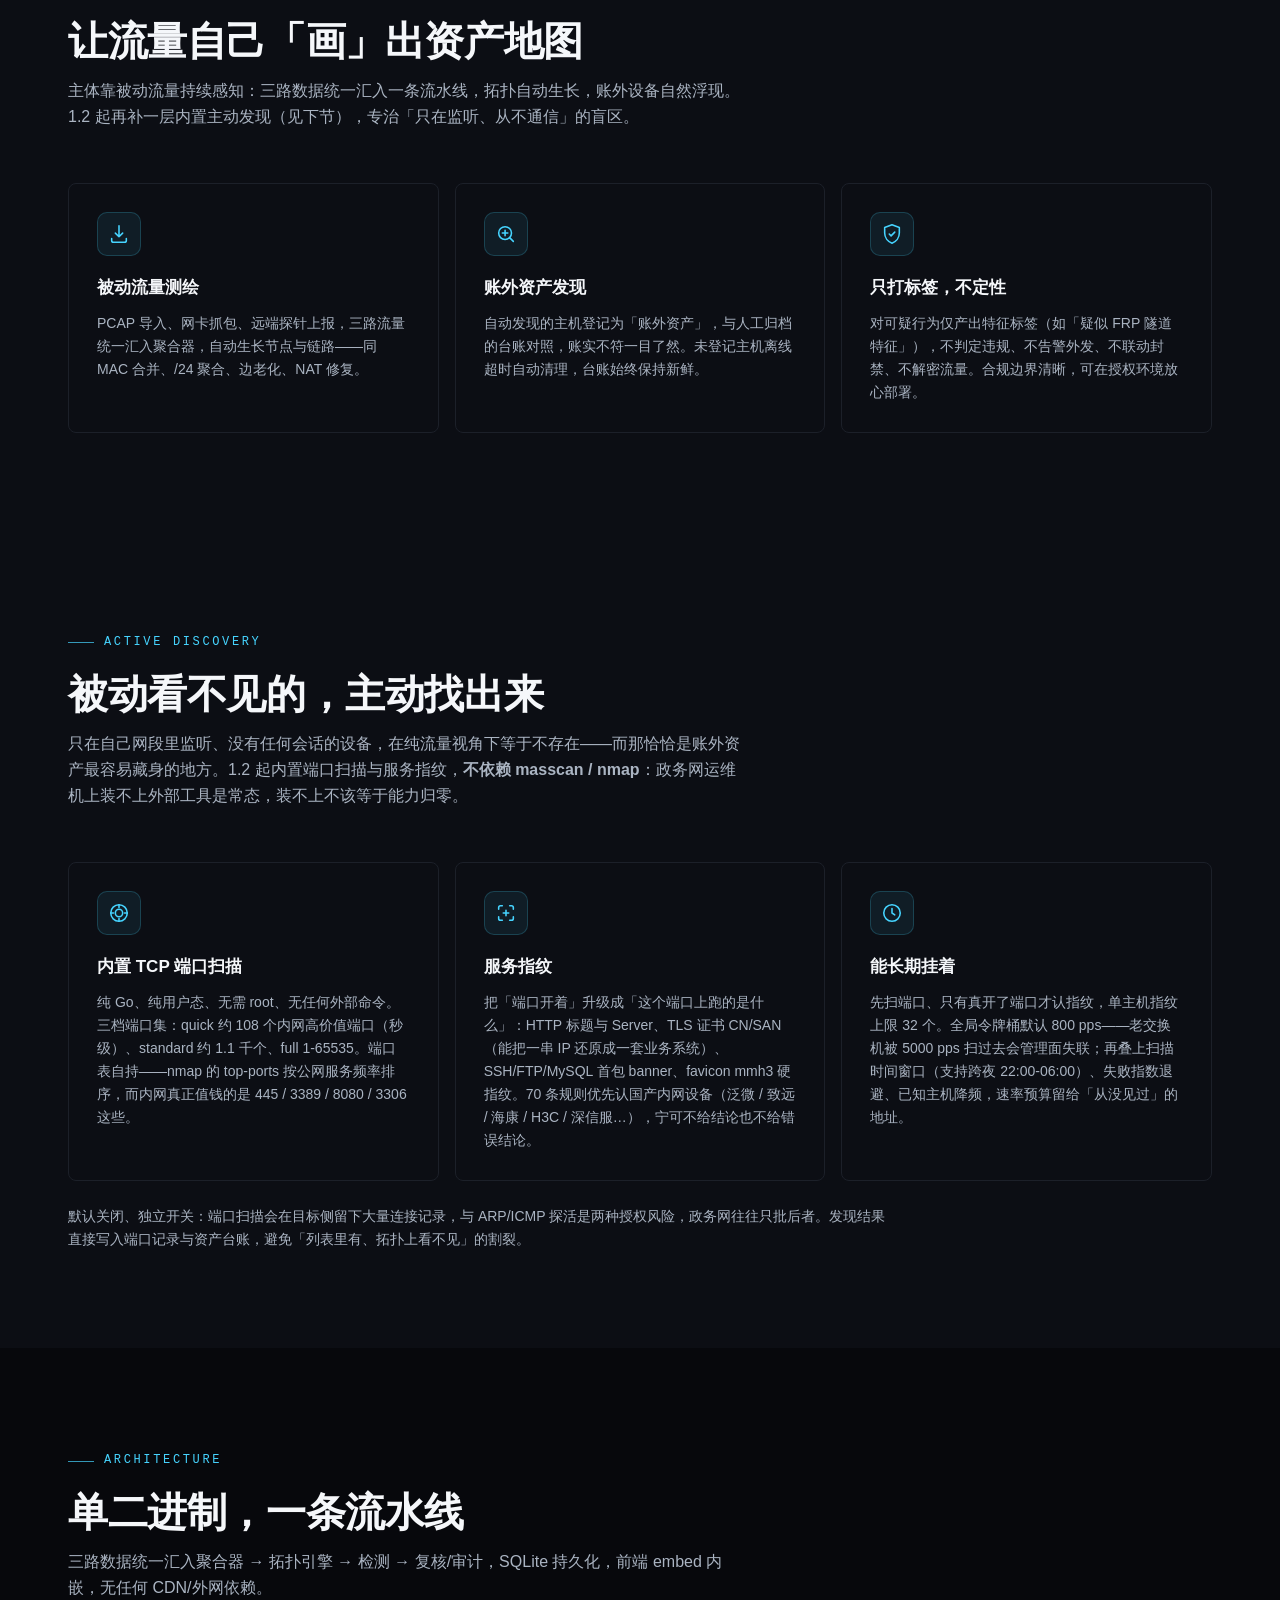
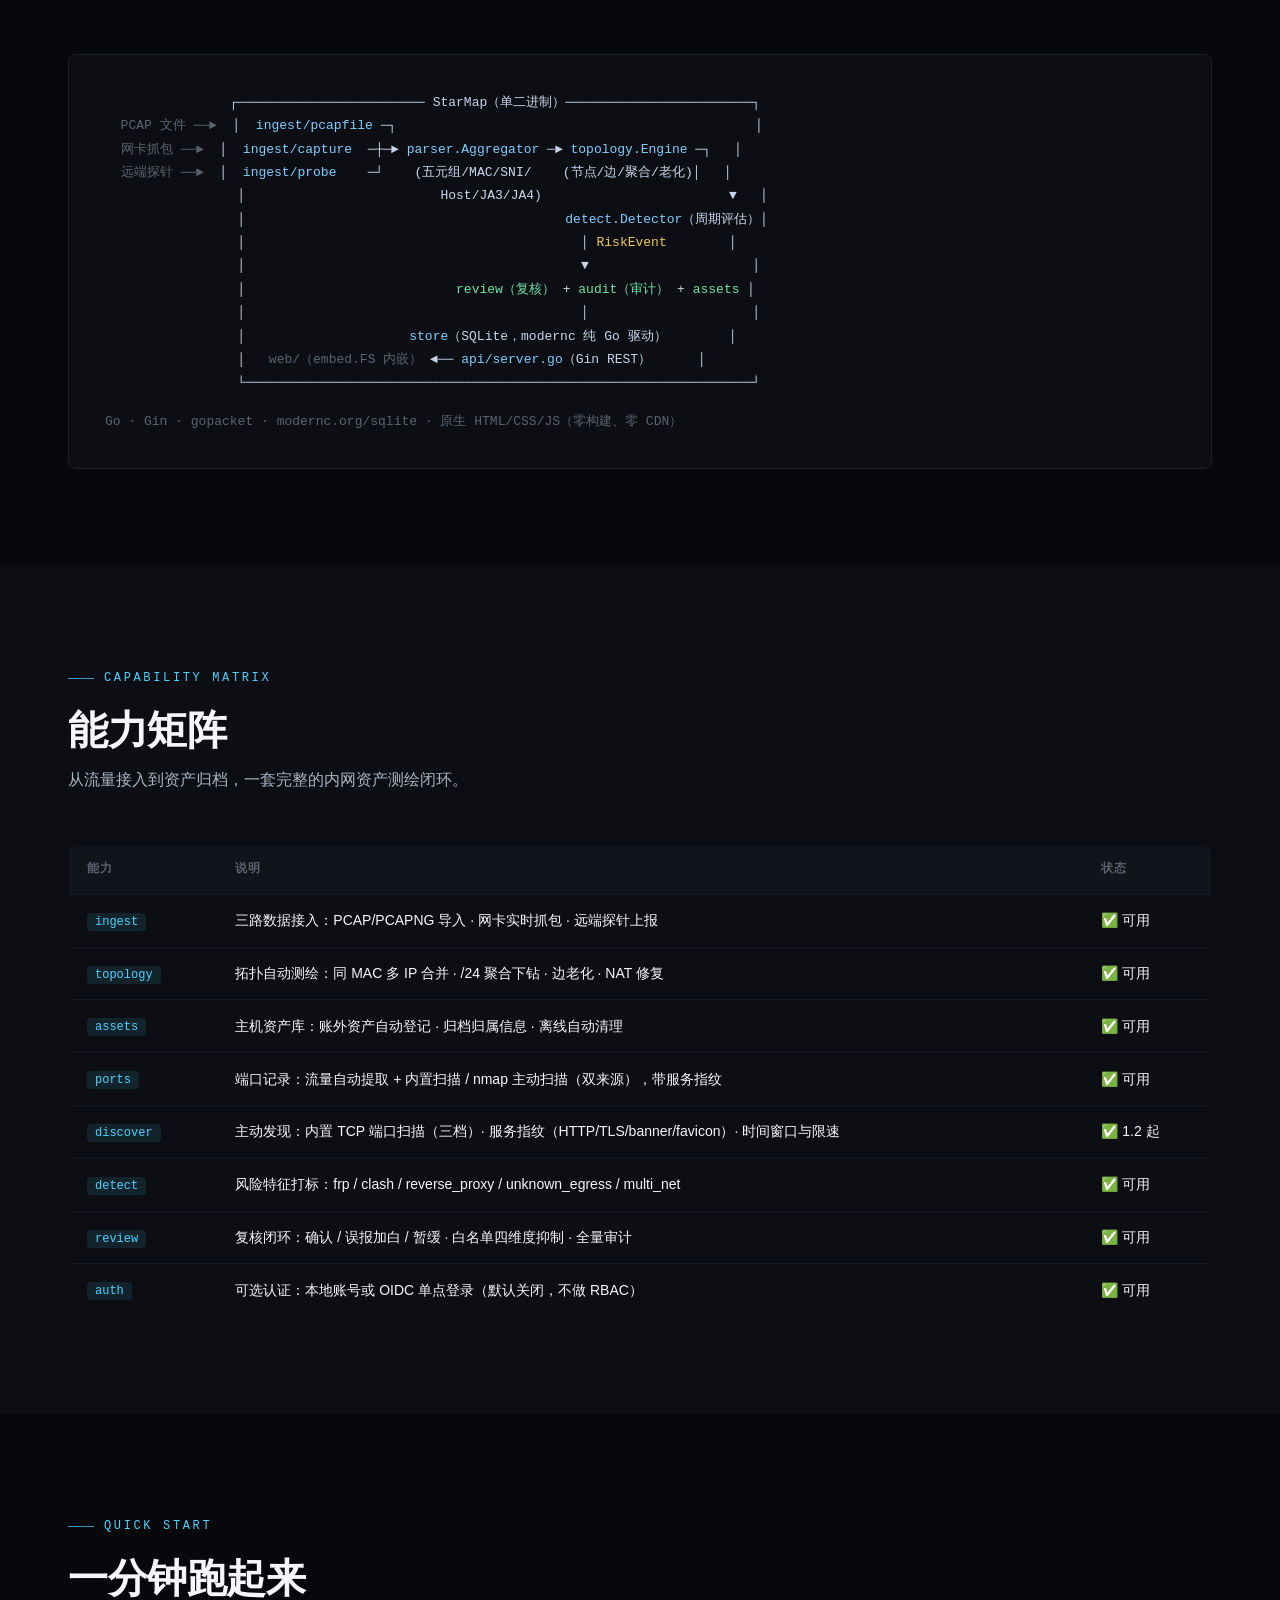
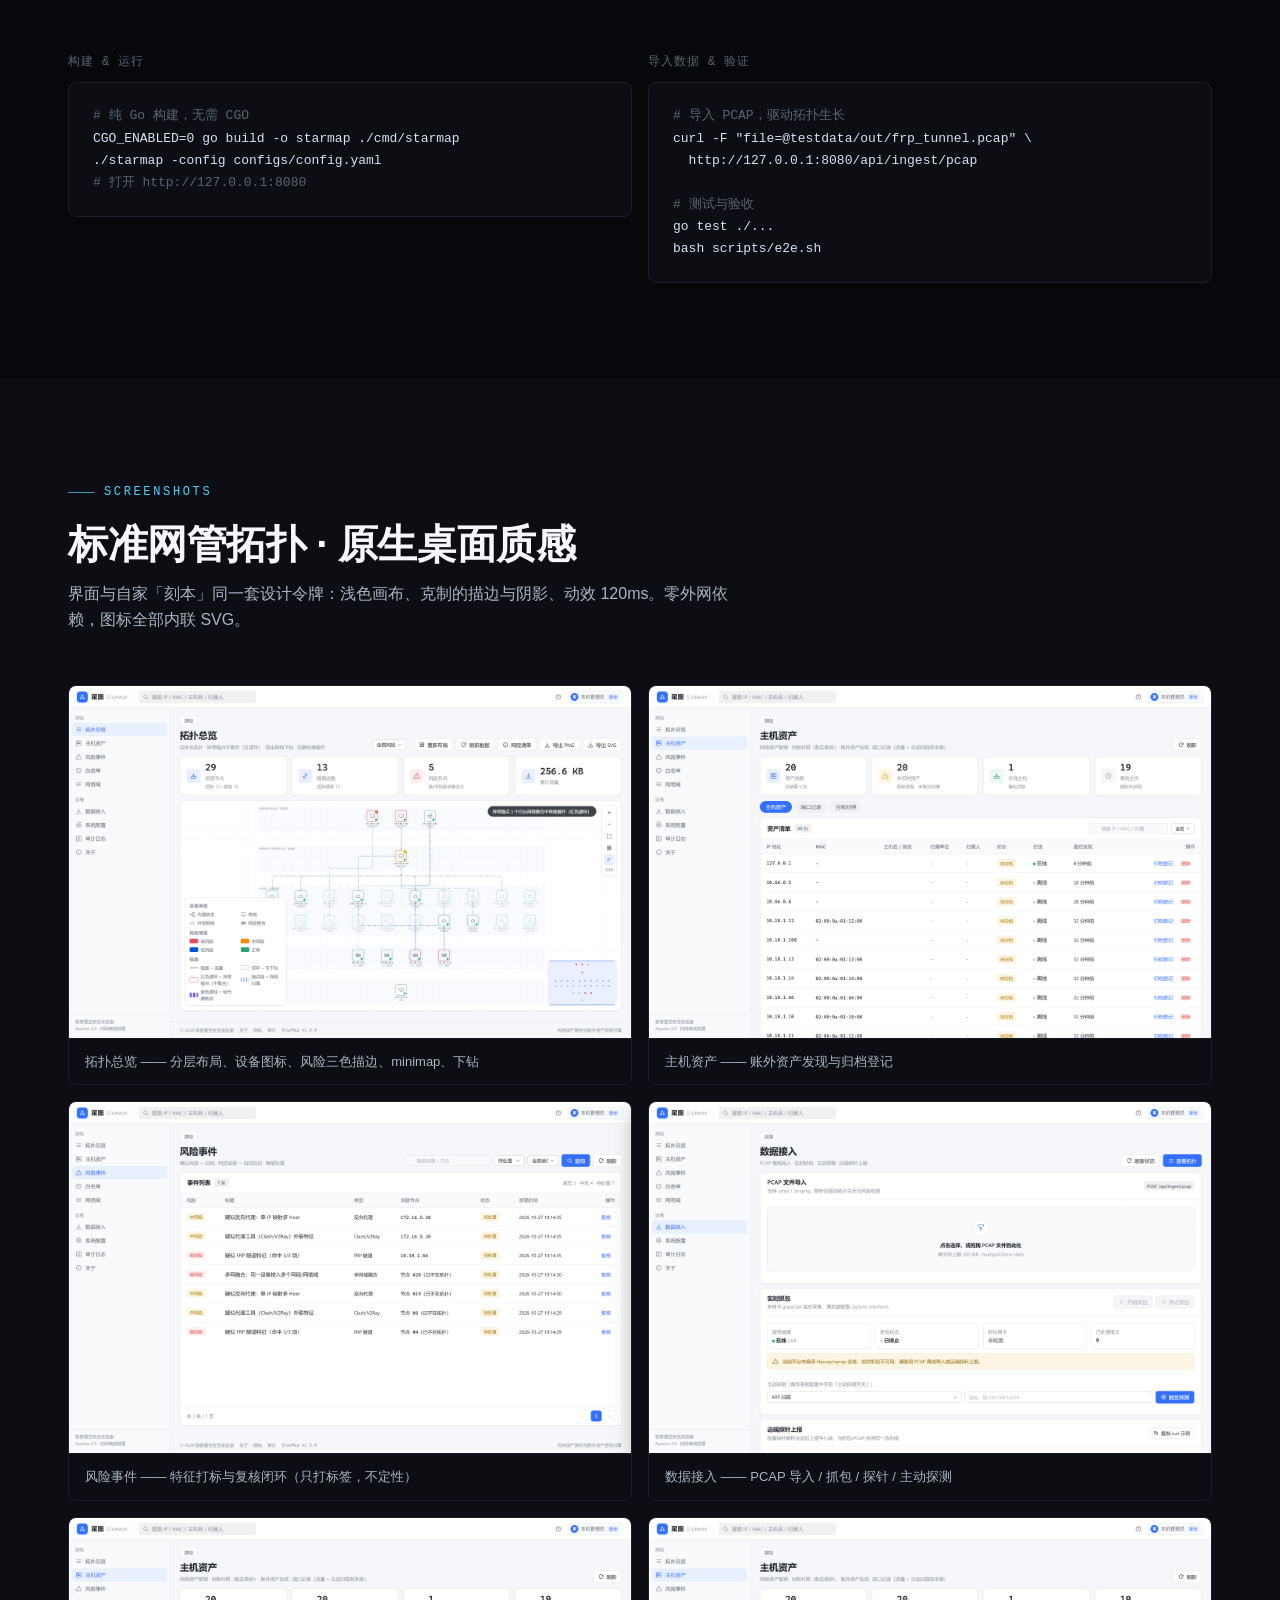
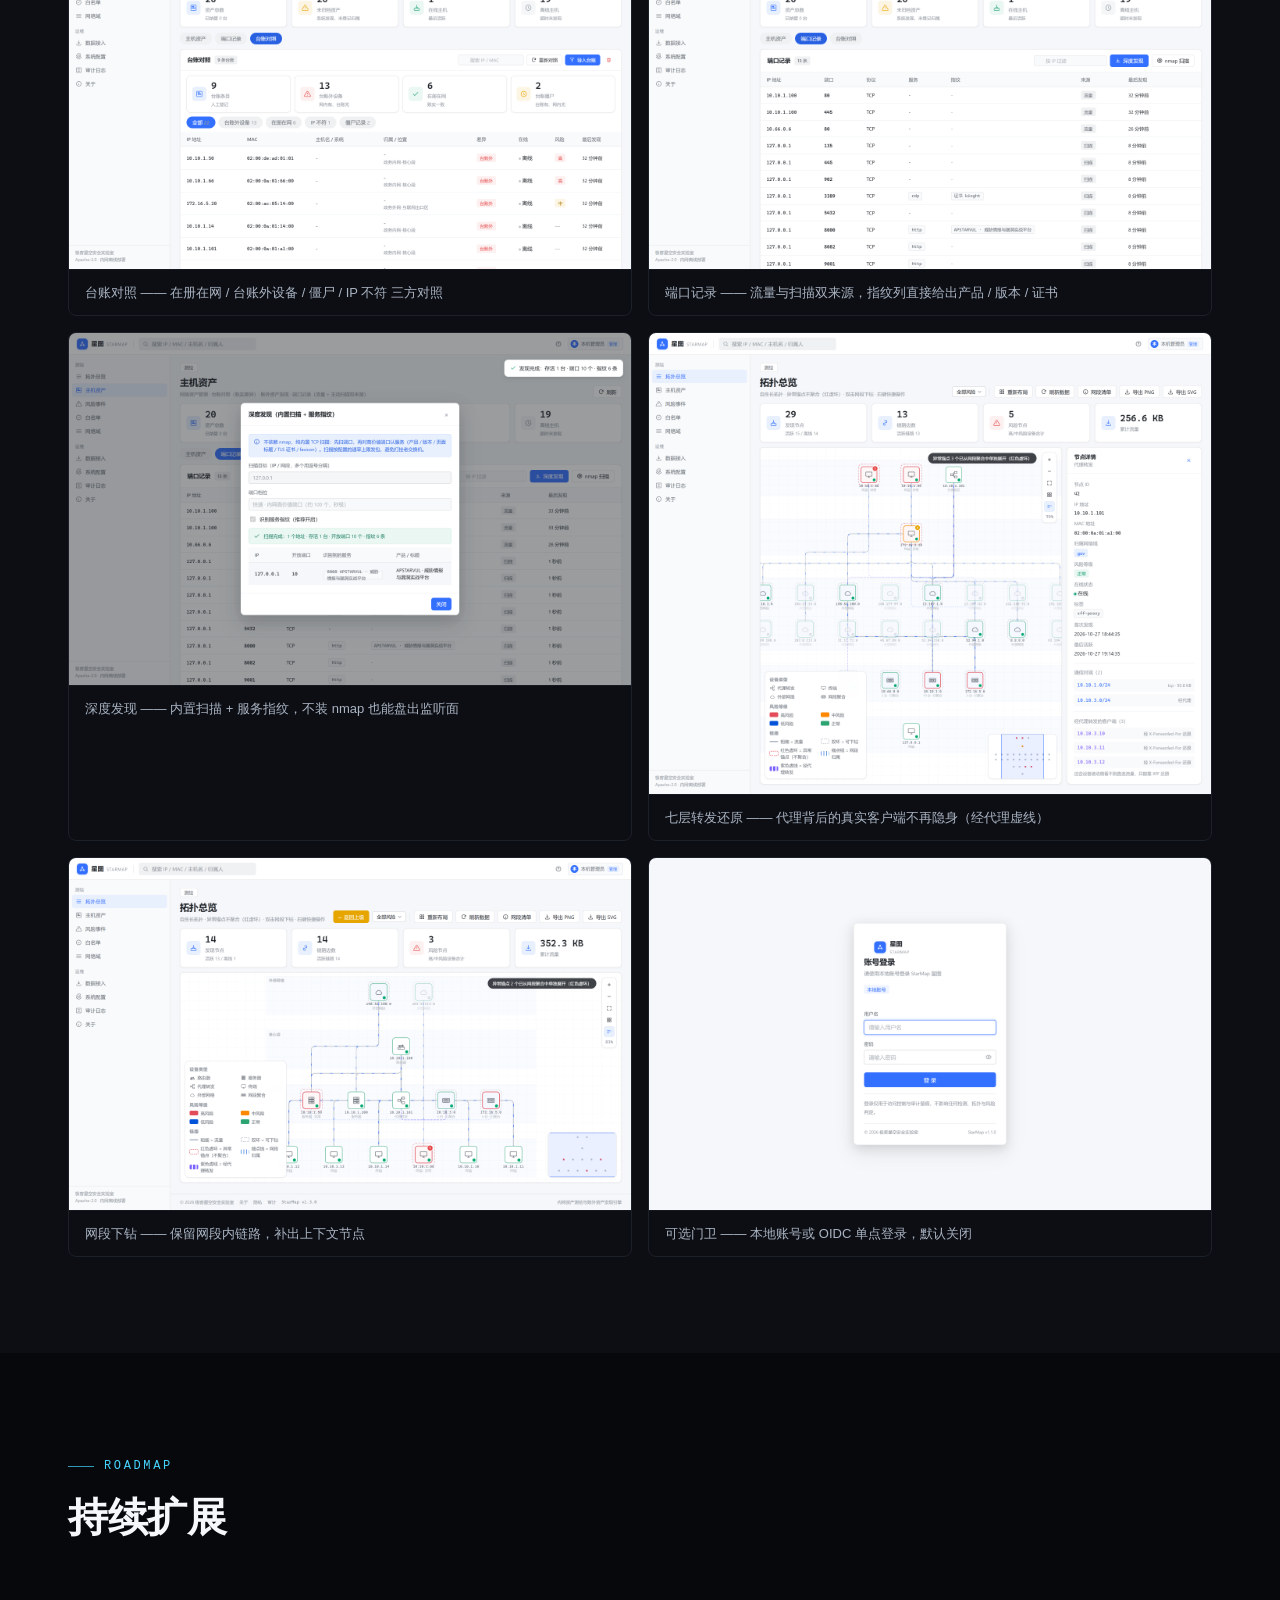
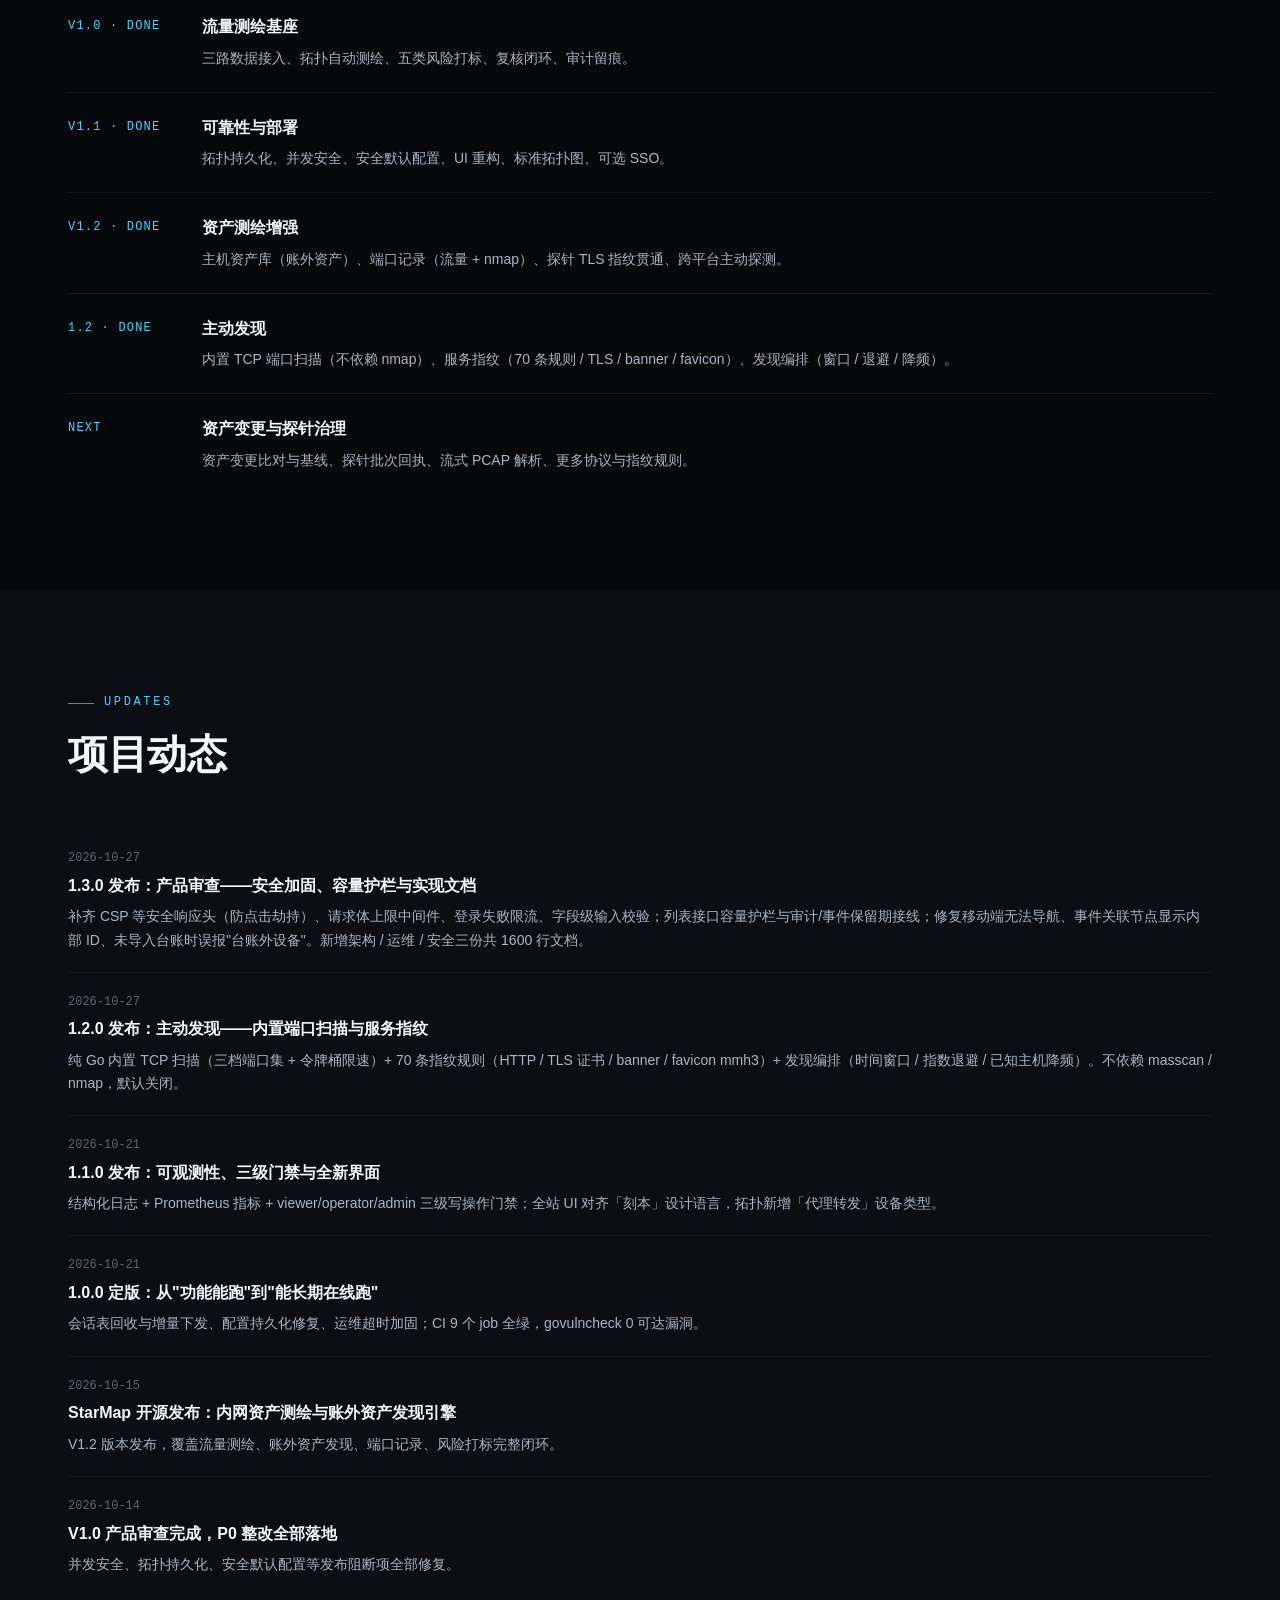
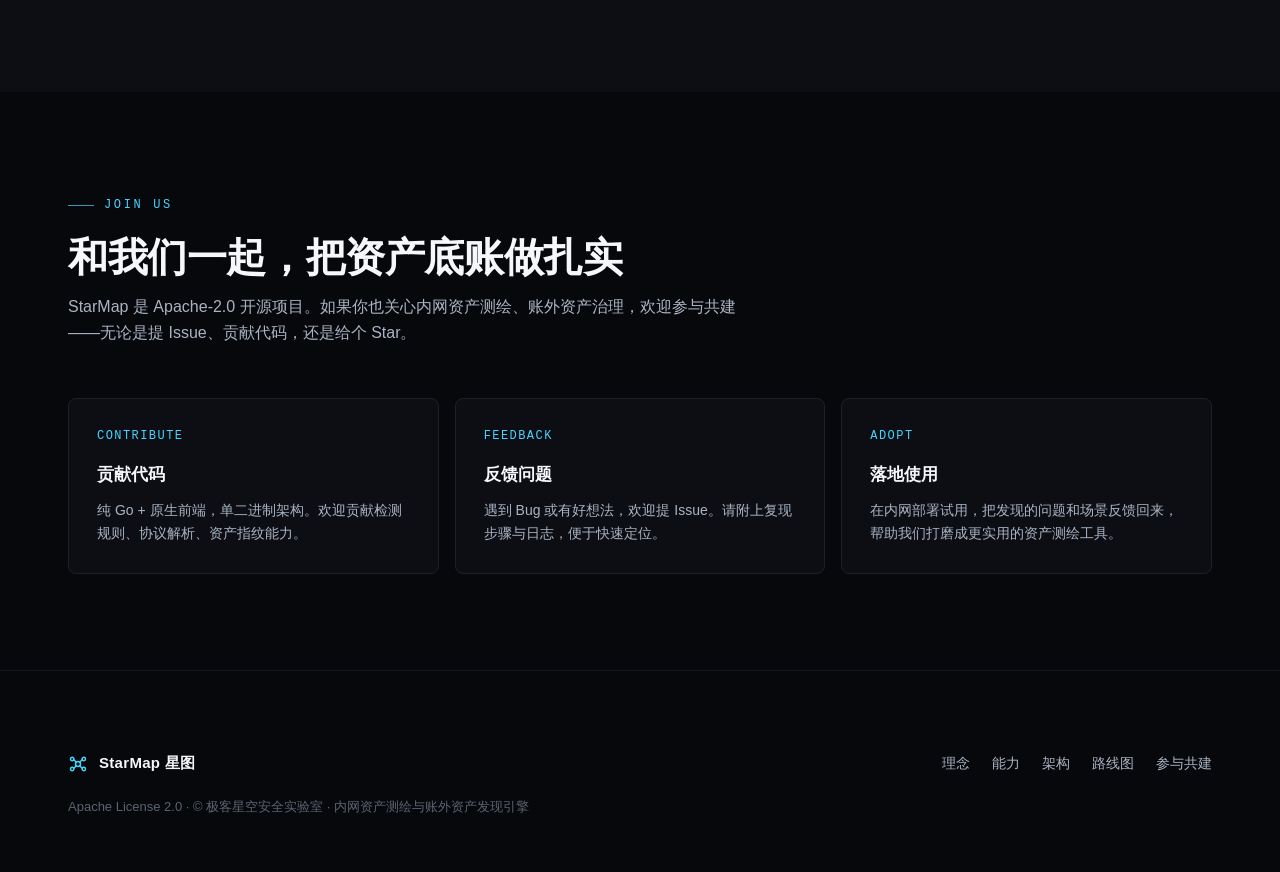
==== commit 82917694: "site: 同步 1.3.0（安全加固动态 + 全部界面截图）" ====
--- a/index.html
+++ b/index.html
@@ -382,6 +382,7 @@
       <h2 class="sec-title">项目动态</h2>
     </div>
     <div class="news">
+      <a class="item" href="https://github.com/kinghtxg/starmap/releases/tag/v1.3.0"><div class="date">2026-10-27</div><div class="t">1.3.0 发布：产品审查——安全加固、容量护栏与实现文档</div><div class="d">补齐 CSP 等安全响应头（防点击劫持）、请求体上限中间件、登录失败限流、字段级输入校验；列表接口容量护栏与审计/事件保留期接线；修复移动端无法导航、事件关联节点显示内部 ID、未导入台账时误报"台账外设备"。新增架构 / 运维 / 安全三份共 1600 行文档。</div></a>
       <a class="item" href="https://github.com/kinghtxg/starmap/releases/tag/v1.2.0"><div class="date">2026-10-27</div><div class="t">1.2.0 发布：主动发现——内置端口扫描与服务指纹</div><div class="d">纯 Go 内置 TCP 扫描（三档端口集 + 令牌桶限速）+ 70 条指纹规则（HTTP / TLS 证书 / banner / favicon mmh3）+ 发现编排（时间窗口 / 指数退避 / 已知主机降频）。不依赖 masscan / nmap，默认关闭。</div></a>
       <a class="item" href="https://github.com/kinghtxg/starmap/releases/tag/v1.1.0"><div class="date">2026-10-21</div><div class="t">1.1.0 发布：可观测性、三级门禁与全新界面</div><div class="d">结构化日志 + Prometheus 指标 + viewer/operator/admin 三级写操作门禁；全站 UI 对齐「刻本」设计语言，拓扑新增「代理转发」设备类型。</div></a>
       <a class="item" href="https://github.com/kinghtxg/starmap/releases/tag/v1.0.0"><div class="date">2026-10-21</div><div class="t">1.0.0 定版：从"功能能跑"到"能长期在线跑"</div><div class="d">会话表回收与增量下发、配置持久化修复、运维超时加固；CI 9 个 job 全绿，govulncheck 0 可达漏洞。</div></a>
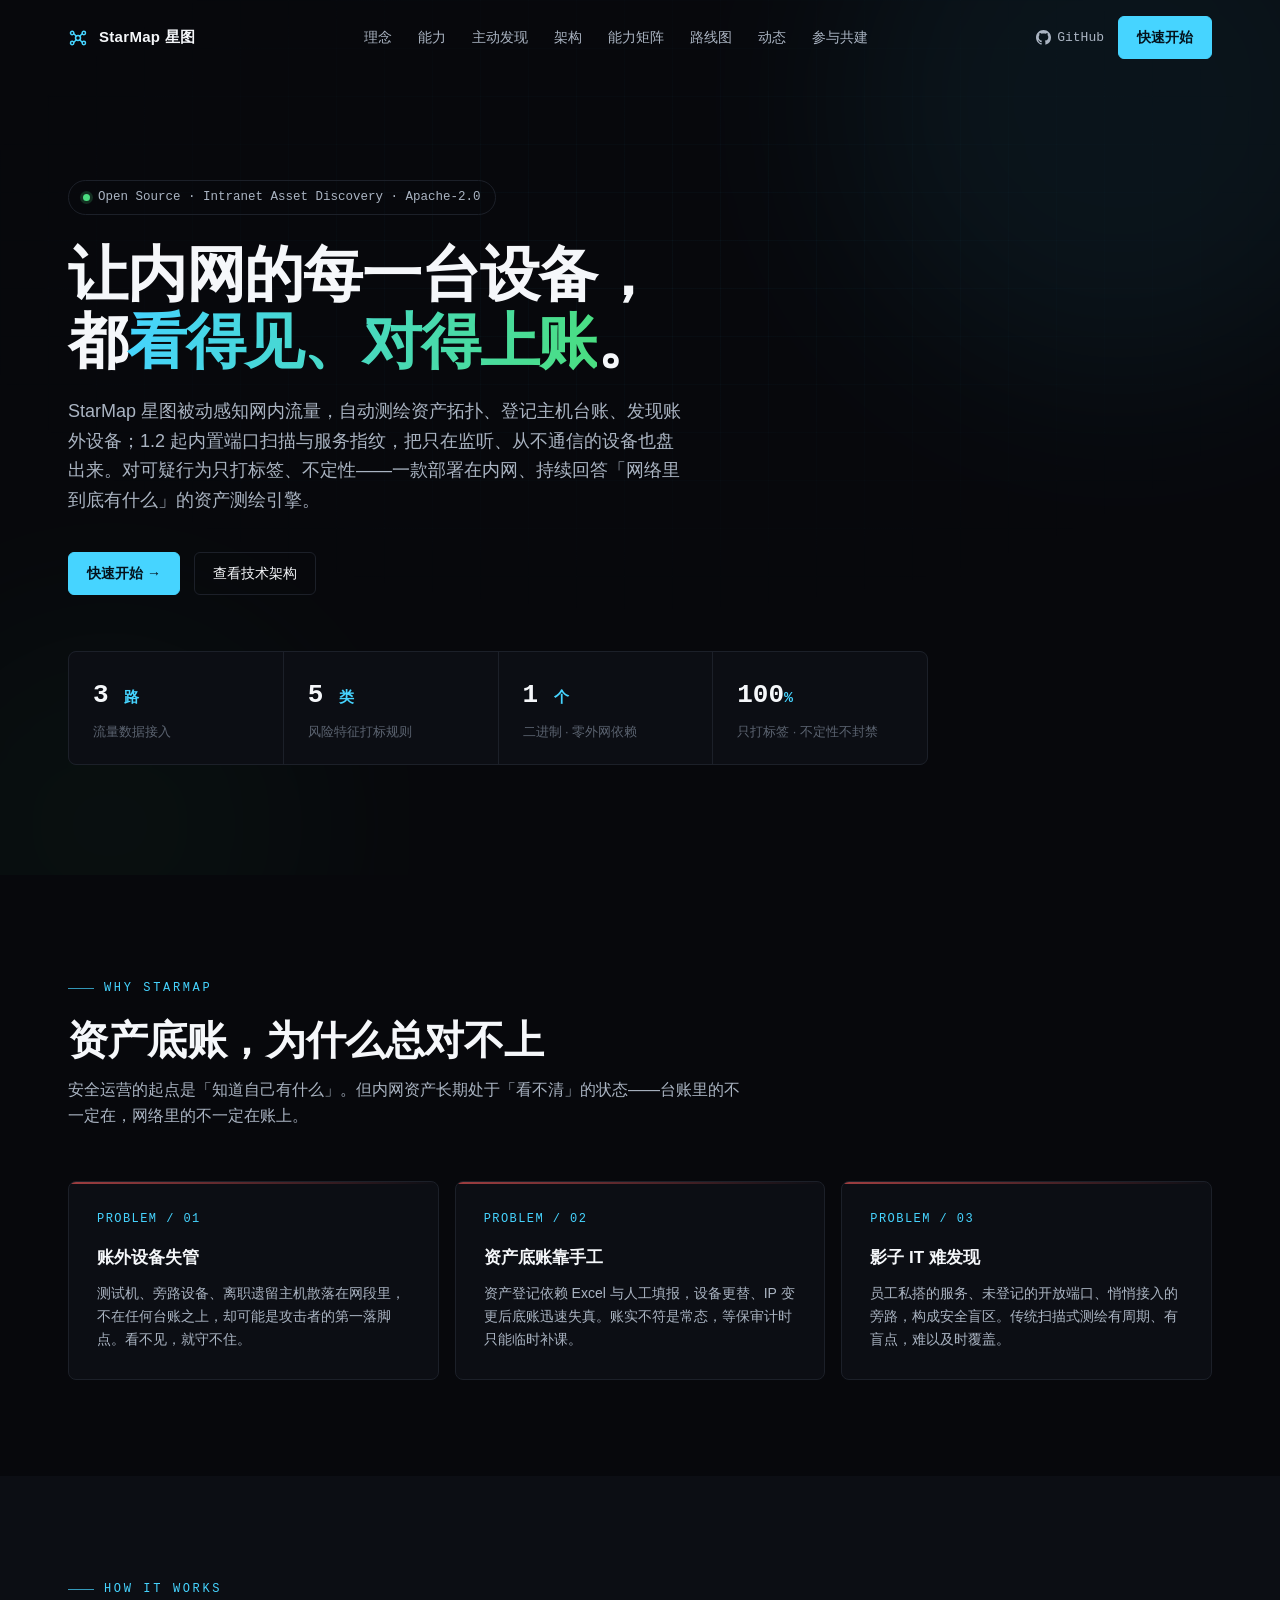
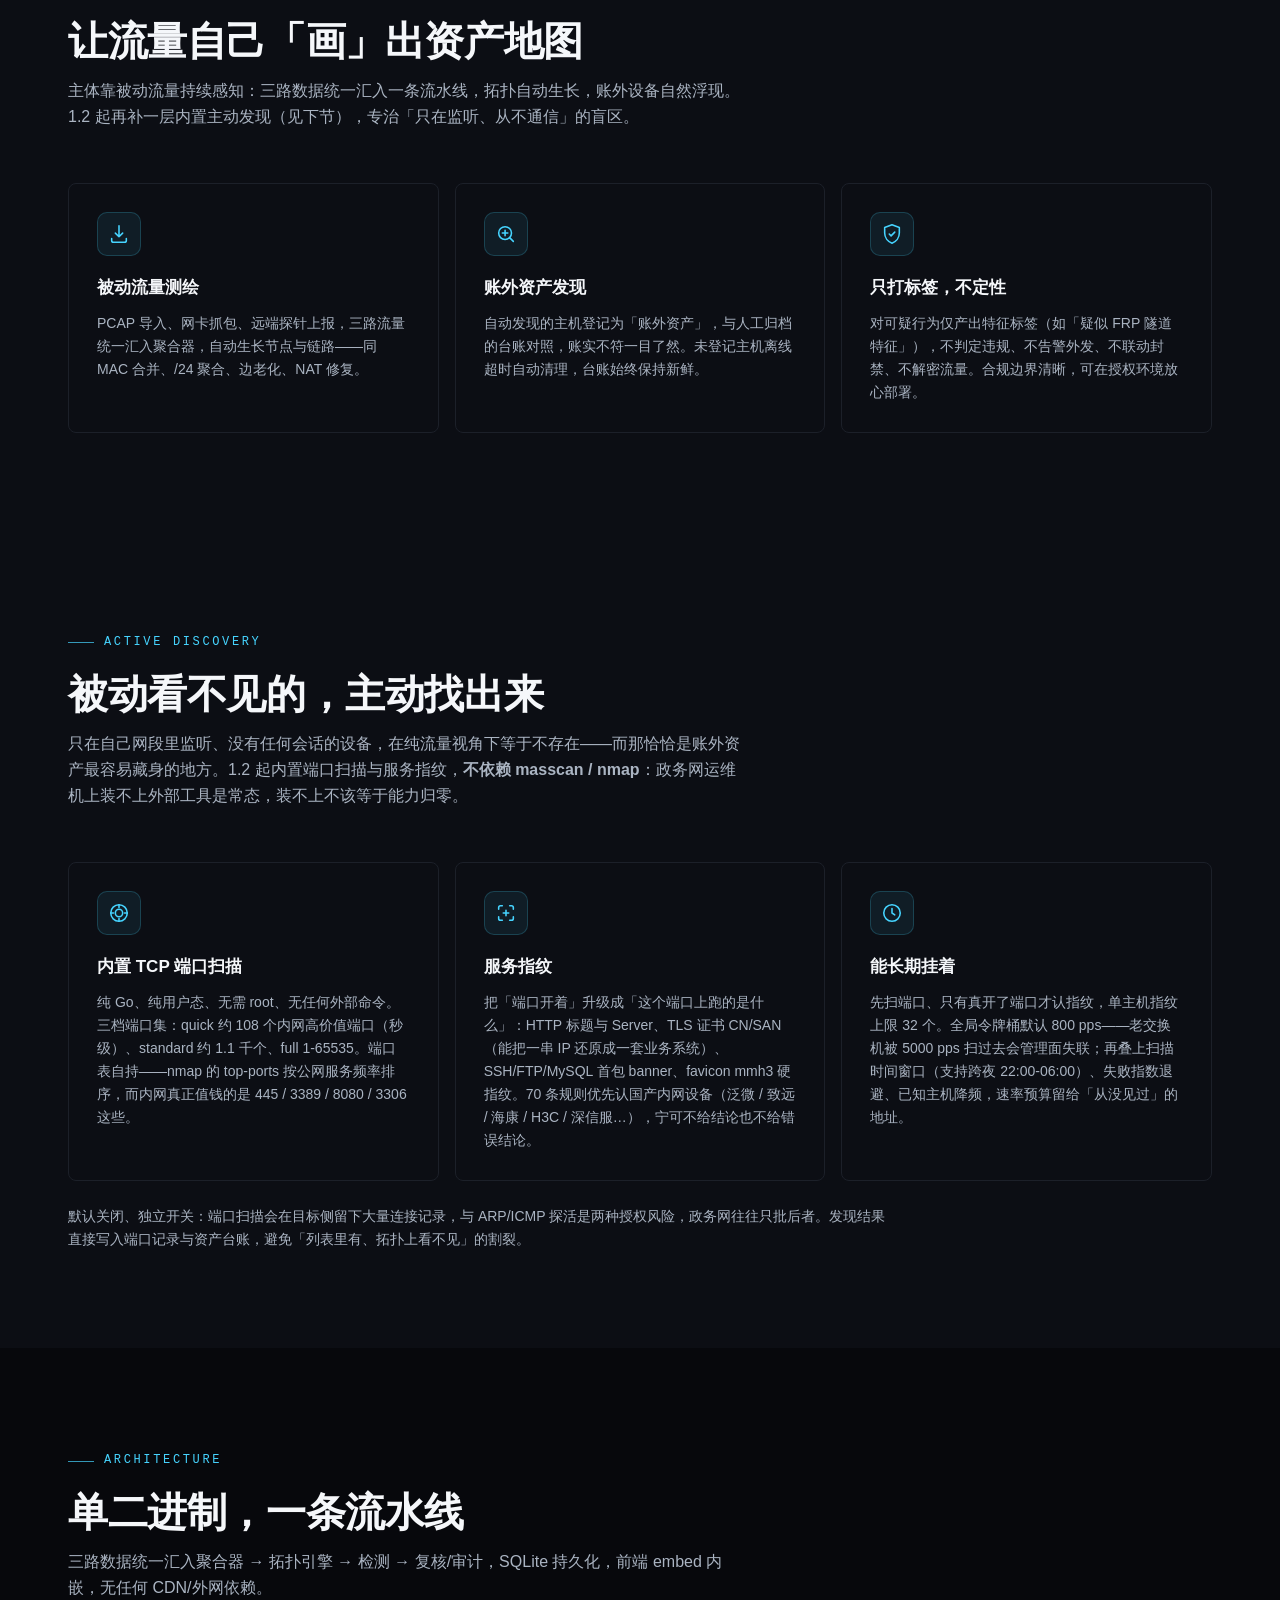
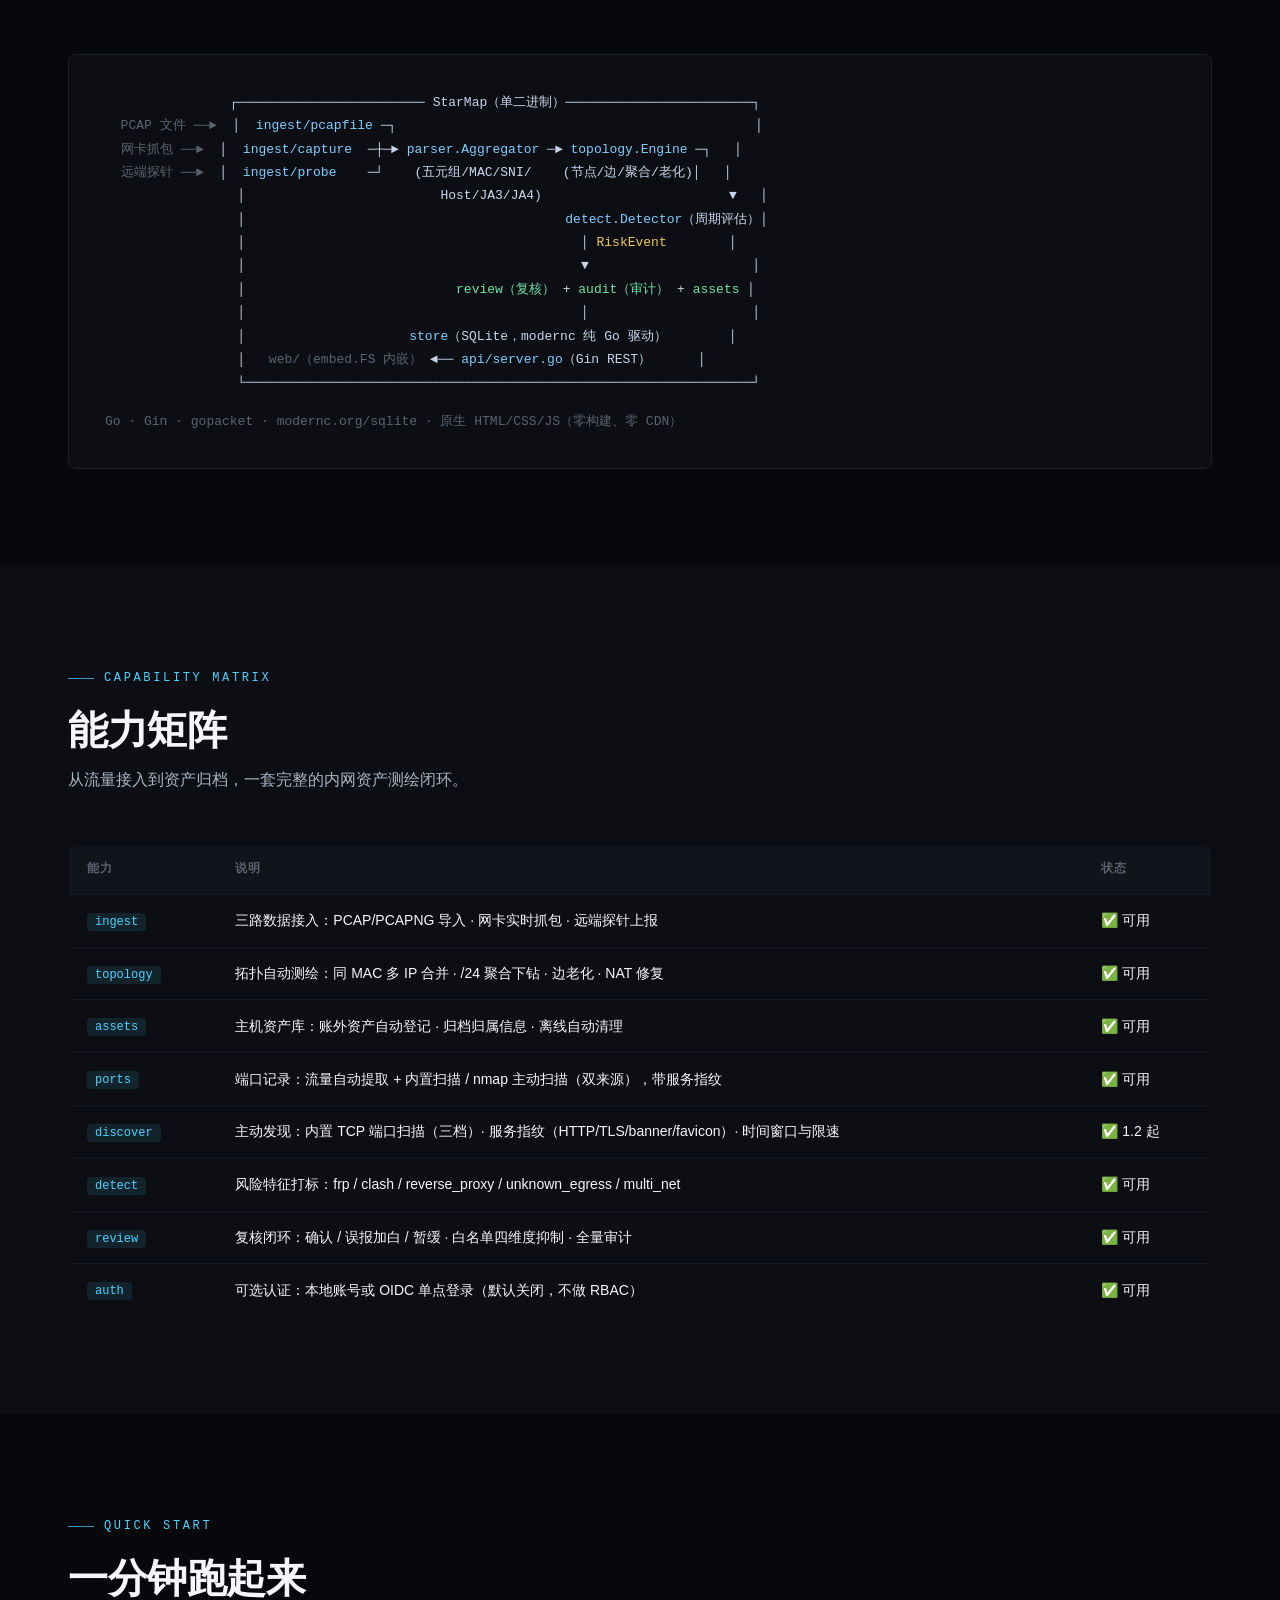
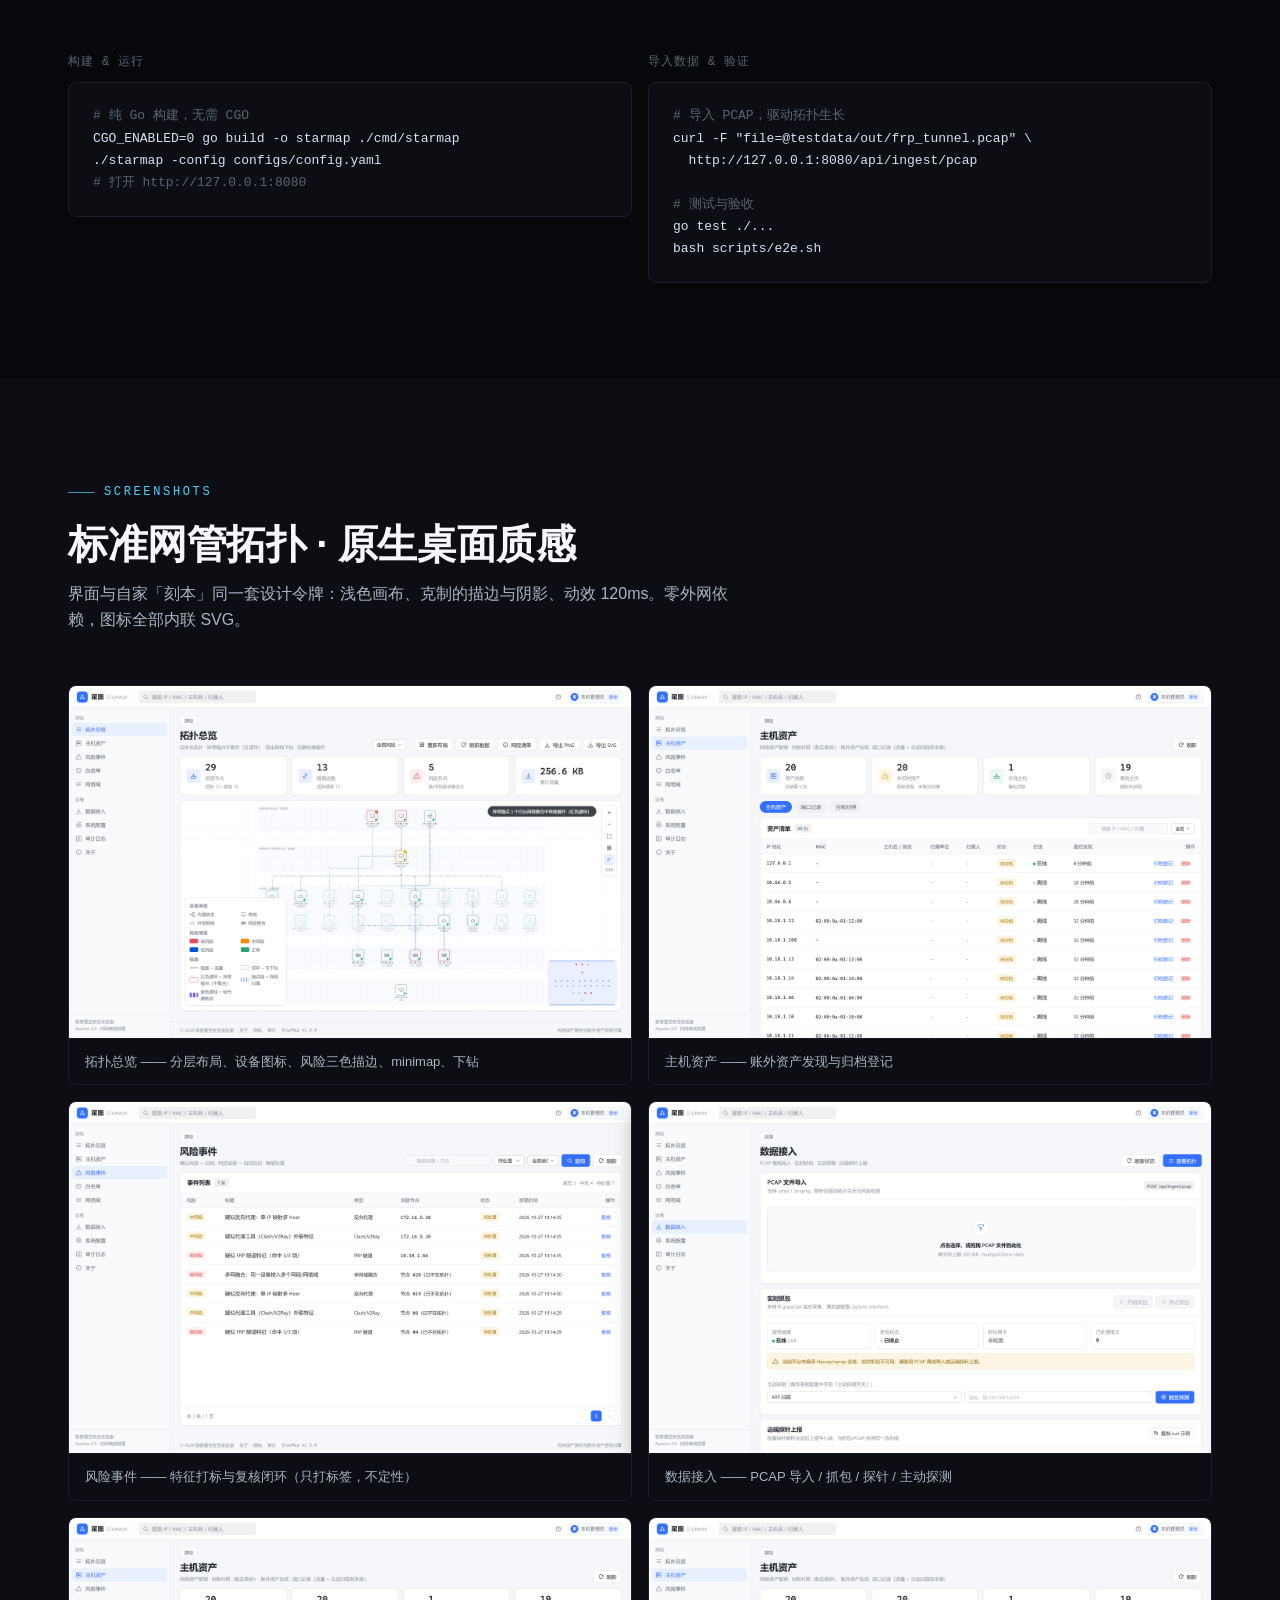
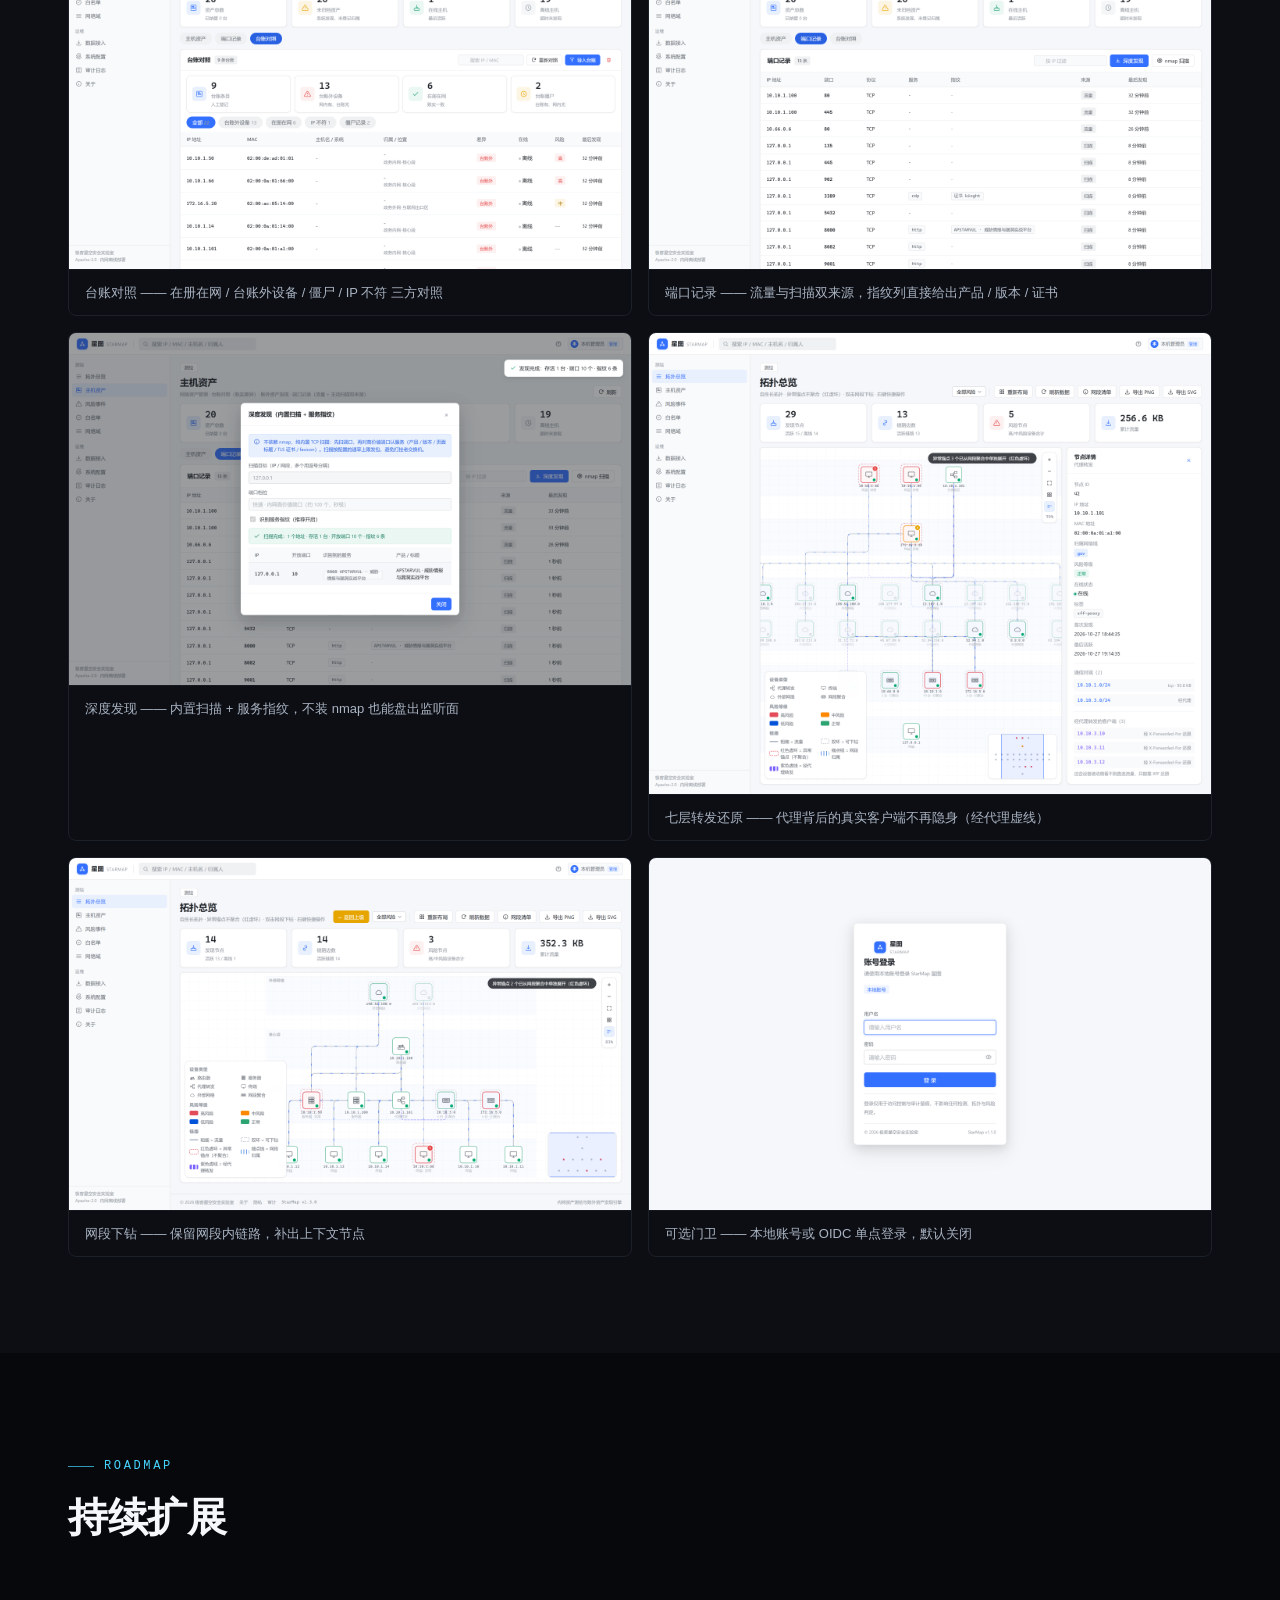
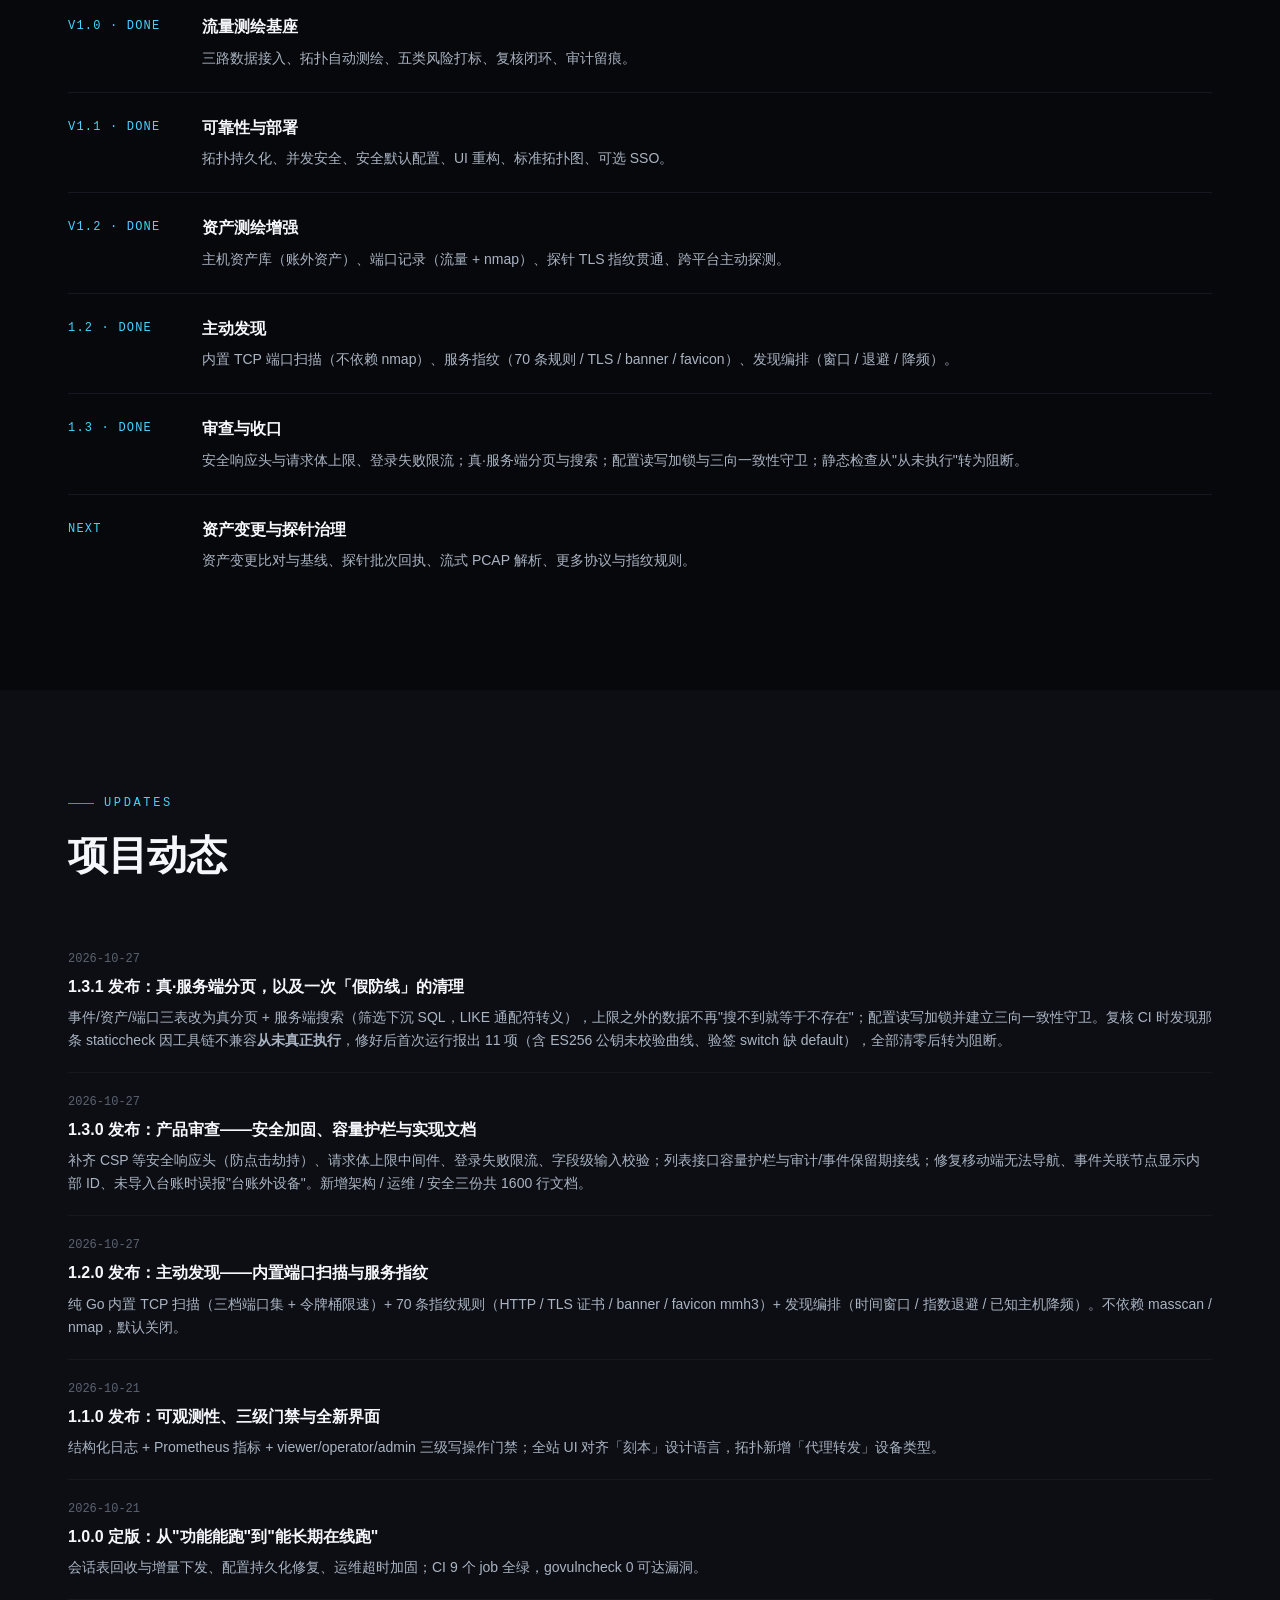
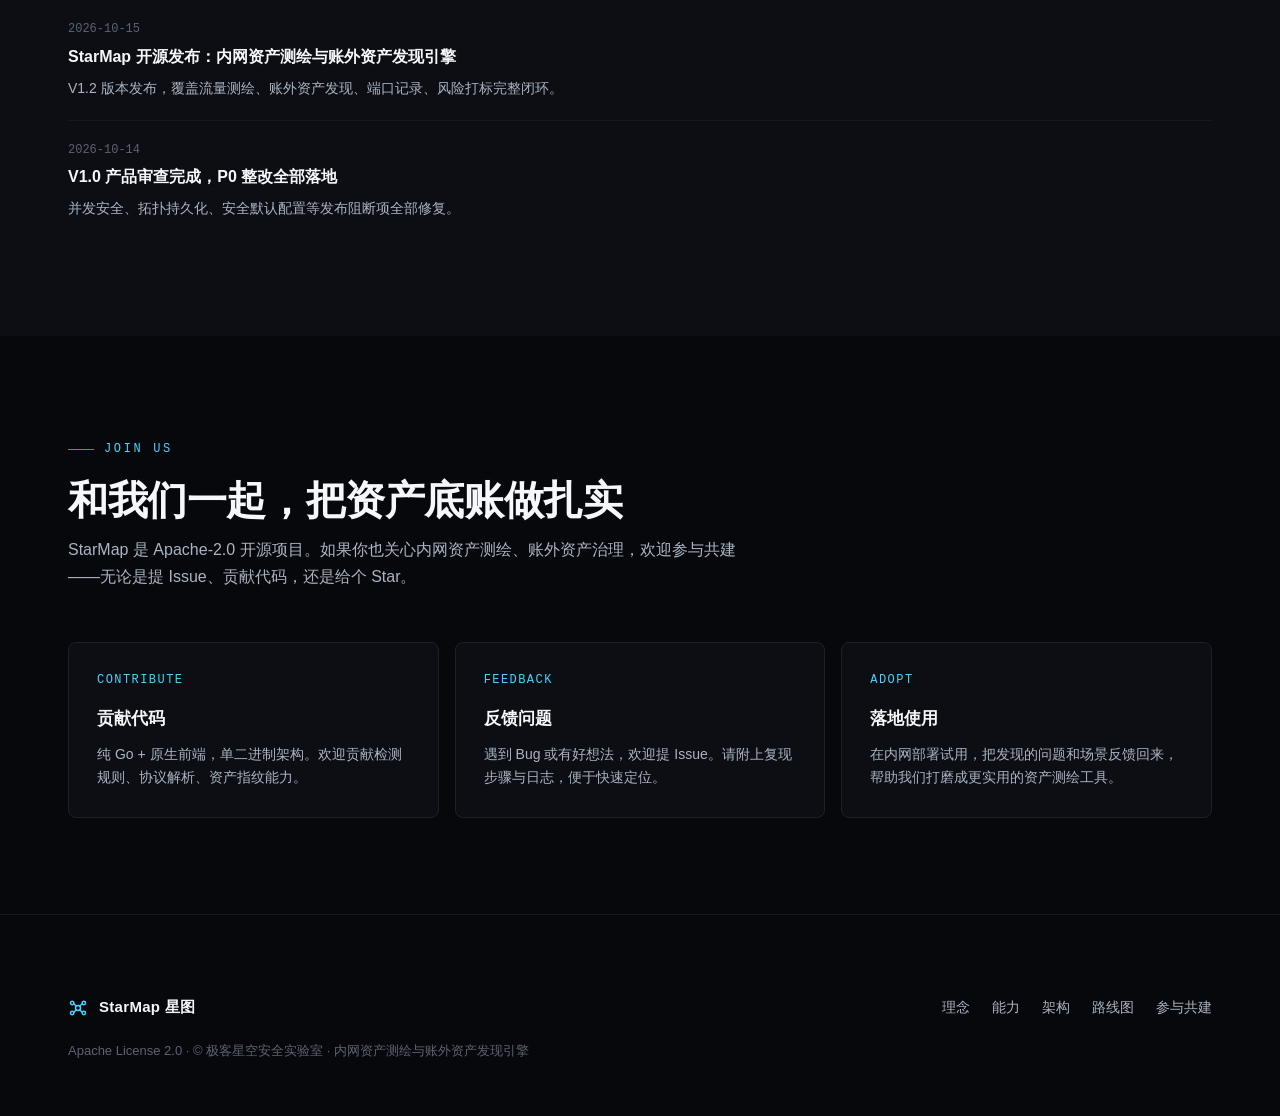
==== commit 7685d5e0: "site: 同步 1.3.1（真分页与「假防线」清理）+ 1.3 里程碑" ====
--- a/index.html
+++ b/index.html
@@ -370,6 +370,7 @@
       <div class="item"><div class="phase">V1.1 · DONE</div><div><h3>可靠性与部署</h3><p>拓扑持久化、并发安全、安全默认配置、UI 重构、标准拓扑图、可选 SSO。</p></div></div>
       <div class="item"><div class="phase">V1.2 · DONE</div><div><h3>资产测绘增强</h3><p>主机资产库（账外资产）、端口记录（流量 + nmap）、探针 TLS 指纹贯通、跨平台主动探测。</p></div></div>
       <div class="item"><div class="phase">1.2 · DONE</div><div><h3>主动发现</h3><p>内置 TCP 端口扫描（不依赖 nmap）、服务指纹（70 条规则 / TLS / banner / favicon）、发现编排（窗口 / 退避 / 降频）。</p></div></div>
+      <div class="item"><div class="phase">1.3 · DONE</div><div><h3>审查与收口</h3><p>安全响应头与请求体上限、登录失败限流；真·服务端分页与搜索；配置读写加锁与三向一致性守卫；静态检查从"从未执行"转为阻断。</p></div></div>
       <div class="item"><div class="phase">NEXT</div><div><h3>资产变更与探针治理</h3><p>资产变更比对与基线、探针批次回执、流式 PCAP 解析、更多协议与指纹规则。</p></div></div>
     </div>
   </div>
@@ -382,6 +383,7 @@
       <h2 class="sec-title">项目动态</h2>
     </div>
     <div class="news">
+      <a class="item" href="https://github.com/kinghtxg/starmap/releases/tag/v1.3.1"><div class="date">2026-10-27</div><div class="t">1.3.1 发布：真·服务端分页，以及一次「假防线」的清理</div><div class="d">事件/资产/端口三表改为真分页 + 服务端搜索（筛选下沉 SQL，LIKE 通配符转义），上限之外的数据不再"搜不到就等于不存在"；配置读写加锁并建立三向一致性守卫。复核 CI 时发现那条 staticcheck 因工具链不兼容<strong>从未真正执行</strong>，修好后首次运行报出 11 项（含 ES256 公钥未校验曲线、验签 switch 缺 default），全部清零后转为阻断。</div></a>
       <a class="item" href="https://github.com/kinghtxg/starmap/releases/tag/v1.3.0"><div class="date">2026-10-27</div><div class="t">1.3.0 发布：产品审查——安全加固、容量护栏与实现文档</div><div class="d">补齐 CSP 等安全响应头（防点击劫持）、请求体上限中间件、登录失败限流、字段级输入校验；列表接口容量护栏与审计/事件保留期接线；修复移动端无法导航、事件关联节点显示内部 ID、未导入台账时误报"台账外设备"。新增架构 / 运维 / 安全三份共 1600 行文档。</div></a>
       <a class="item" href="https://github.com/kinghtxg/starmap/releases/tag/v1.2.0"><div class="date">2026-10-27</div><div class="t">1.2.0 发布：主动发现——内置端口扫描与服务指纹</div><div class="d">纯 Go 内置 TCP 扫描（三档端口集 + 令牌桶限速）+ 70 条指纹规则（HTTP / TLS 证书 / banner / favicon mmh3）+ 发现编排（时间窗口 / 指数退避 / 已知主机降频）。不依赖 masscan / nmap，默认关闭。</div></a>
       <a class="item" href="https://github.com/kinghtxg/starmap/releases/tag/v1.1.0"><div class="date">2026-10-21</div><div class="t">1.1.0 发布：可观测性、三级门禁与全新界面</div><div class="d">结构化日志 + Prometheus 指标 + viewer/operator/admin 三级写操作门禁；全站 UI 对齐「刻本」设计语言，拓扑新增「代理转发」设备类型。</div></a>
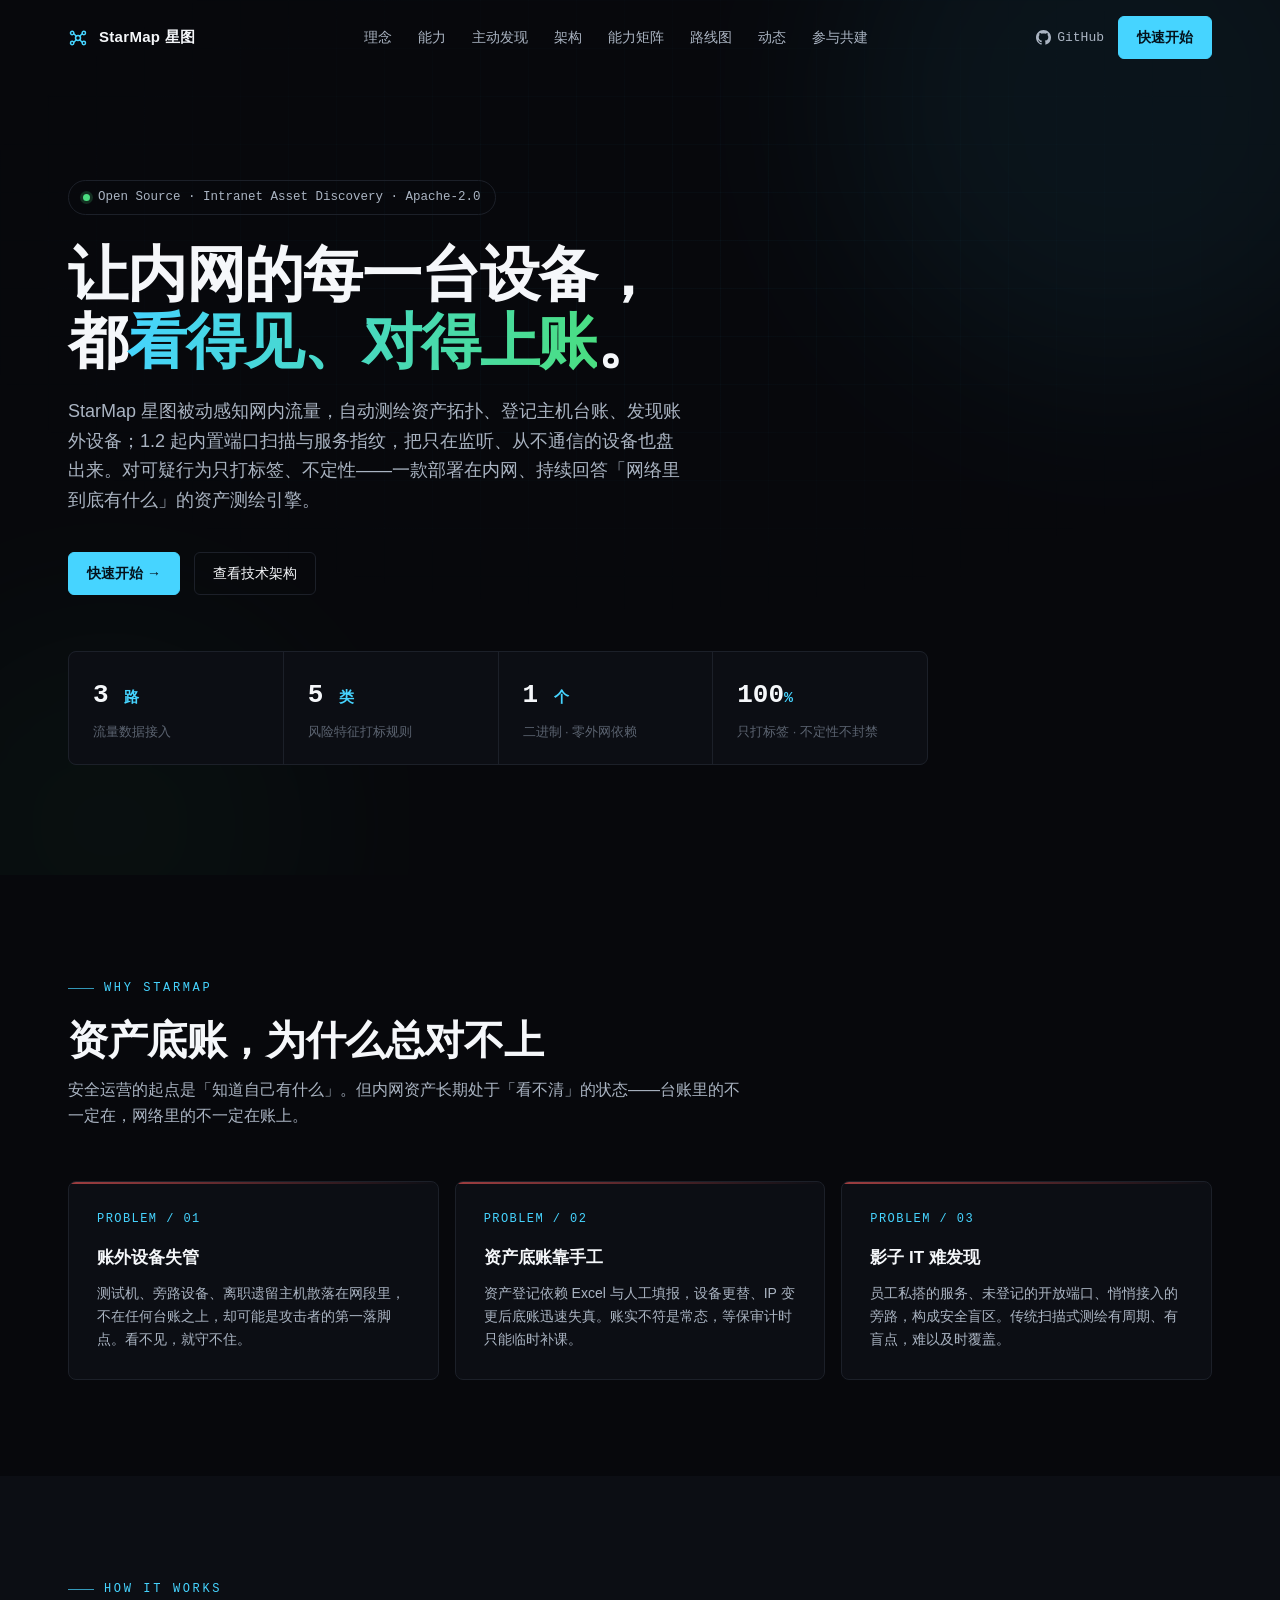
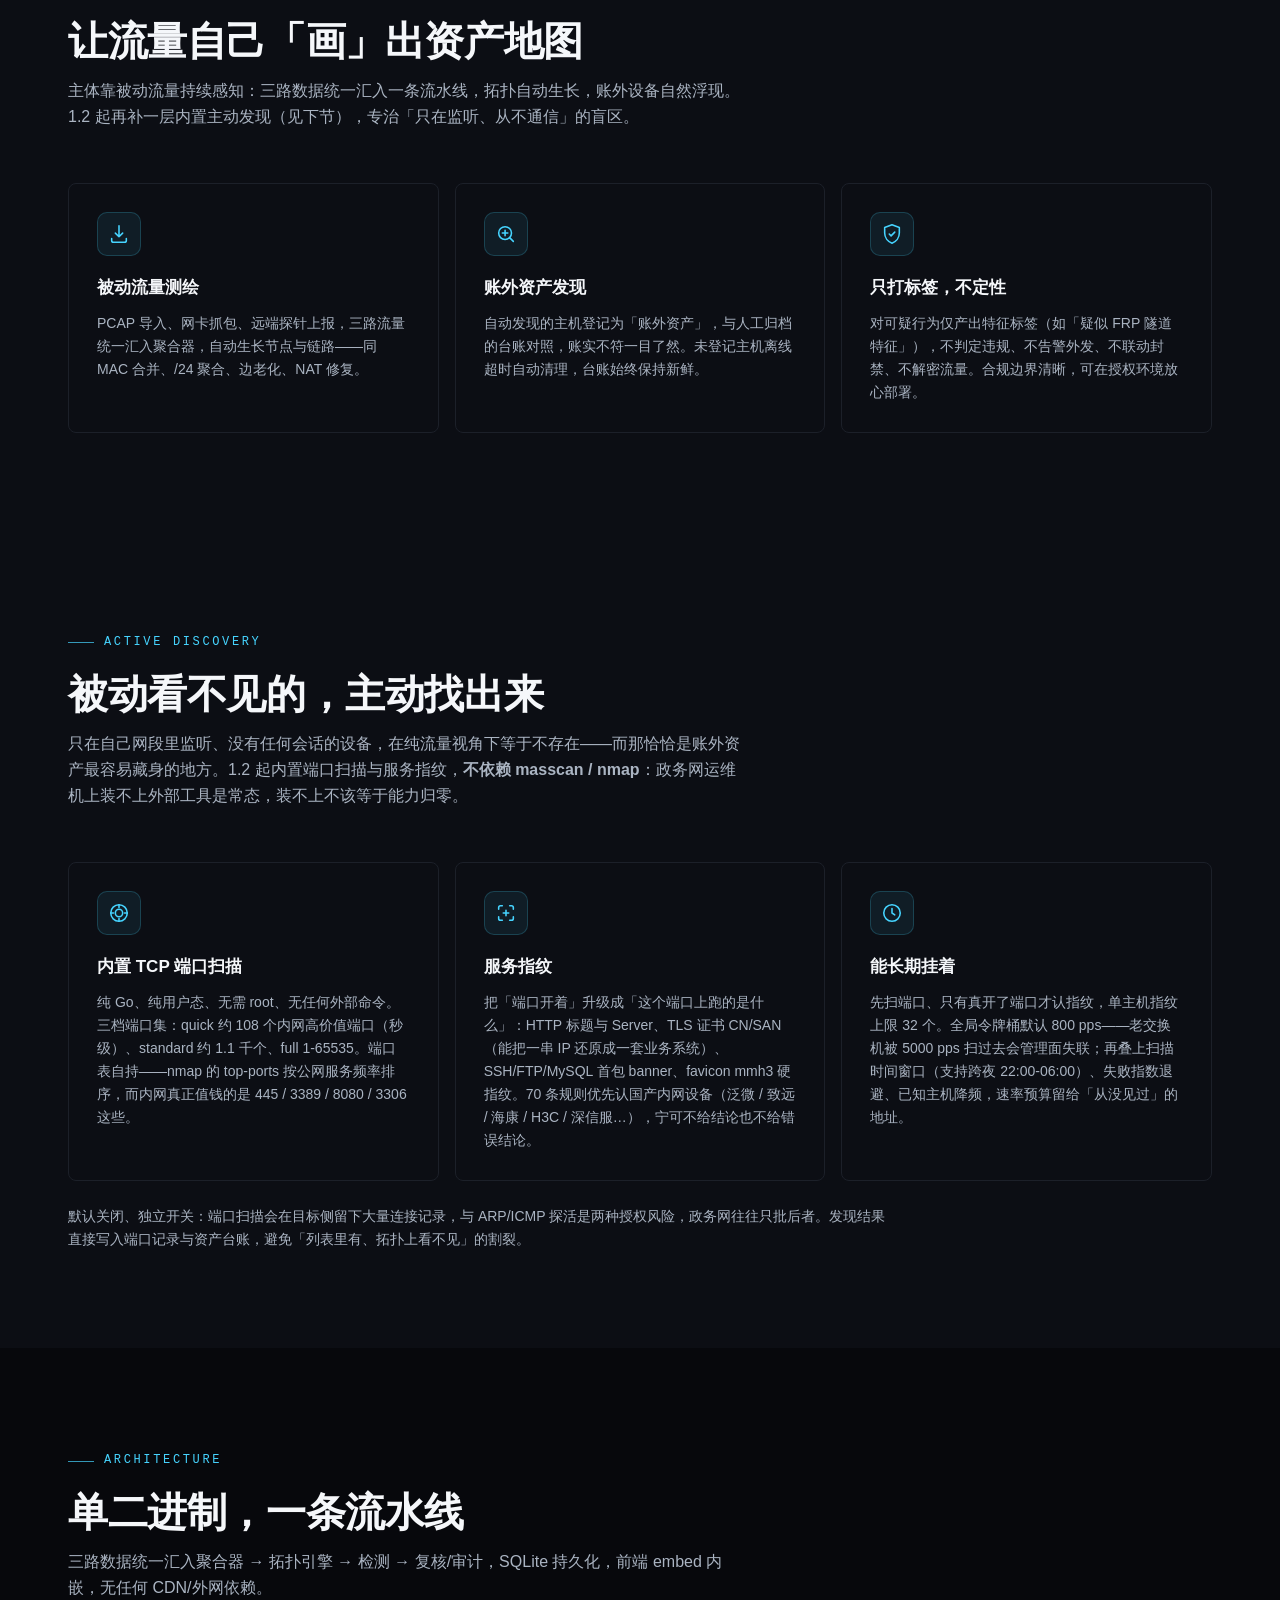
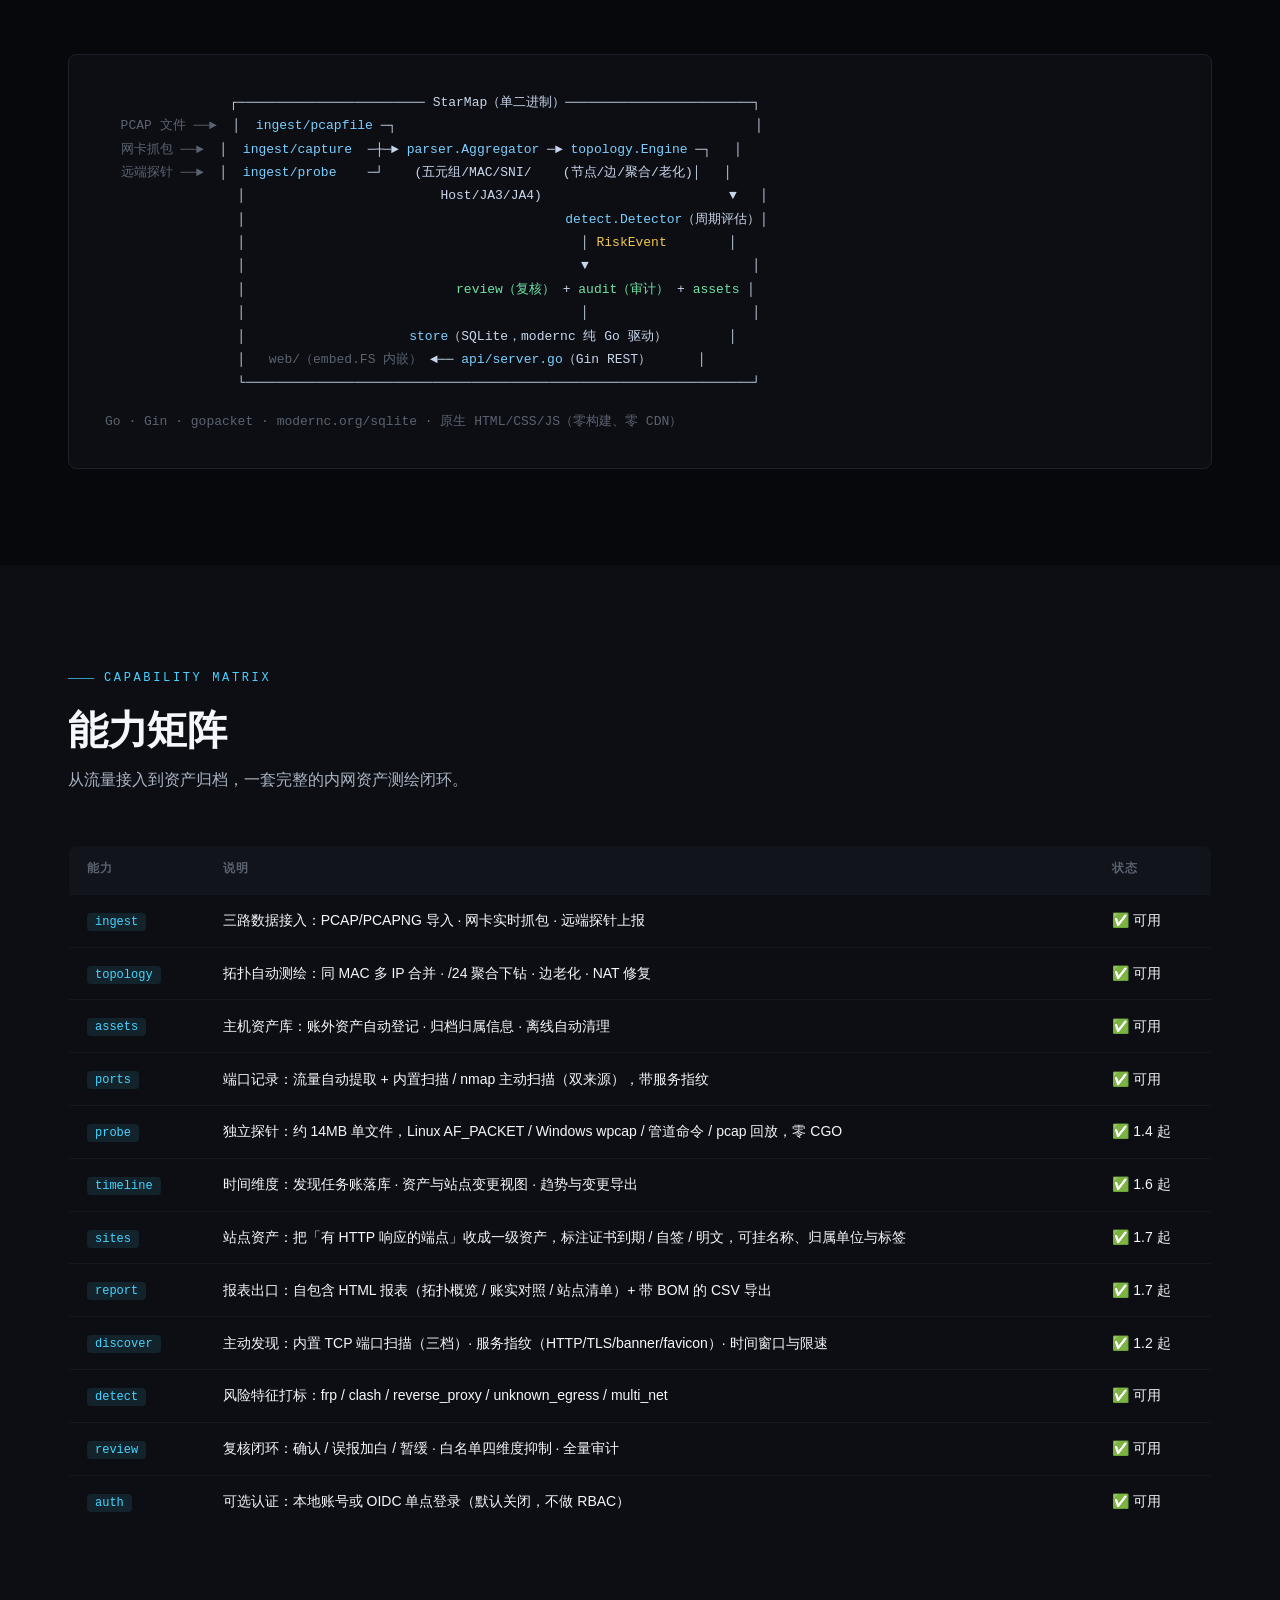
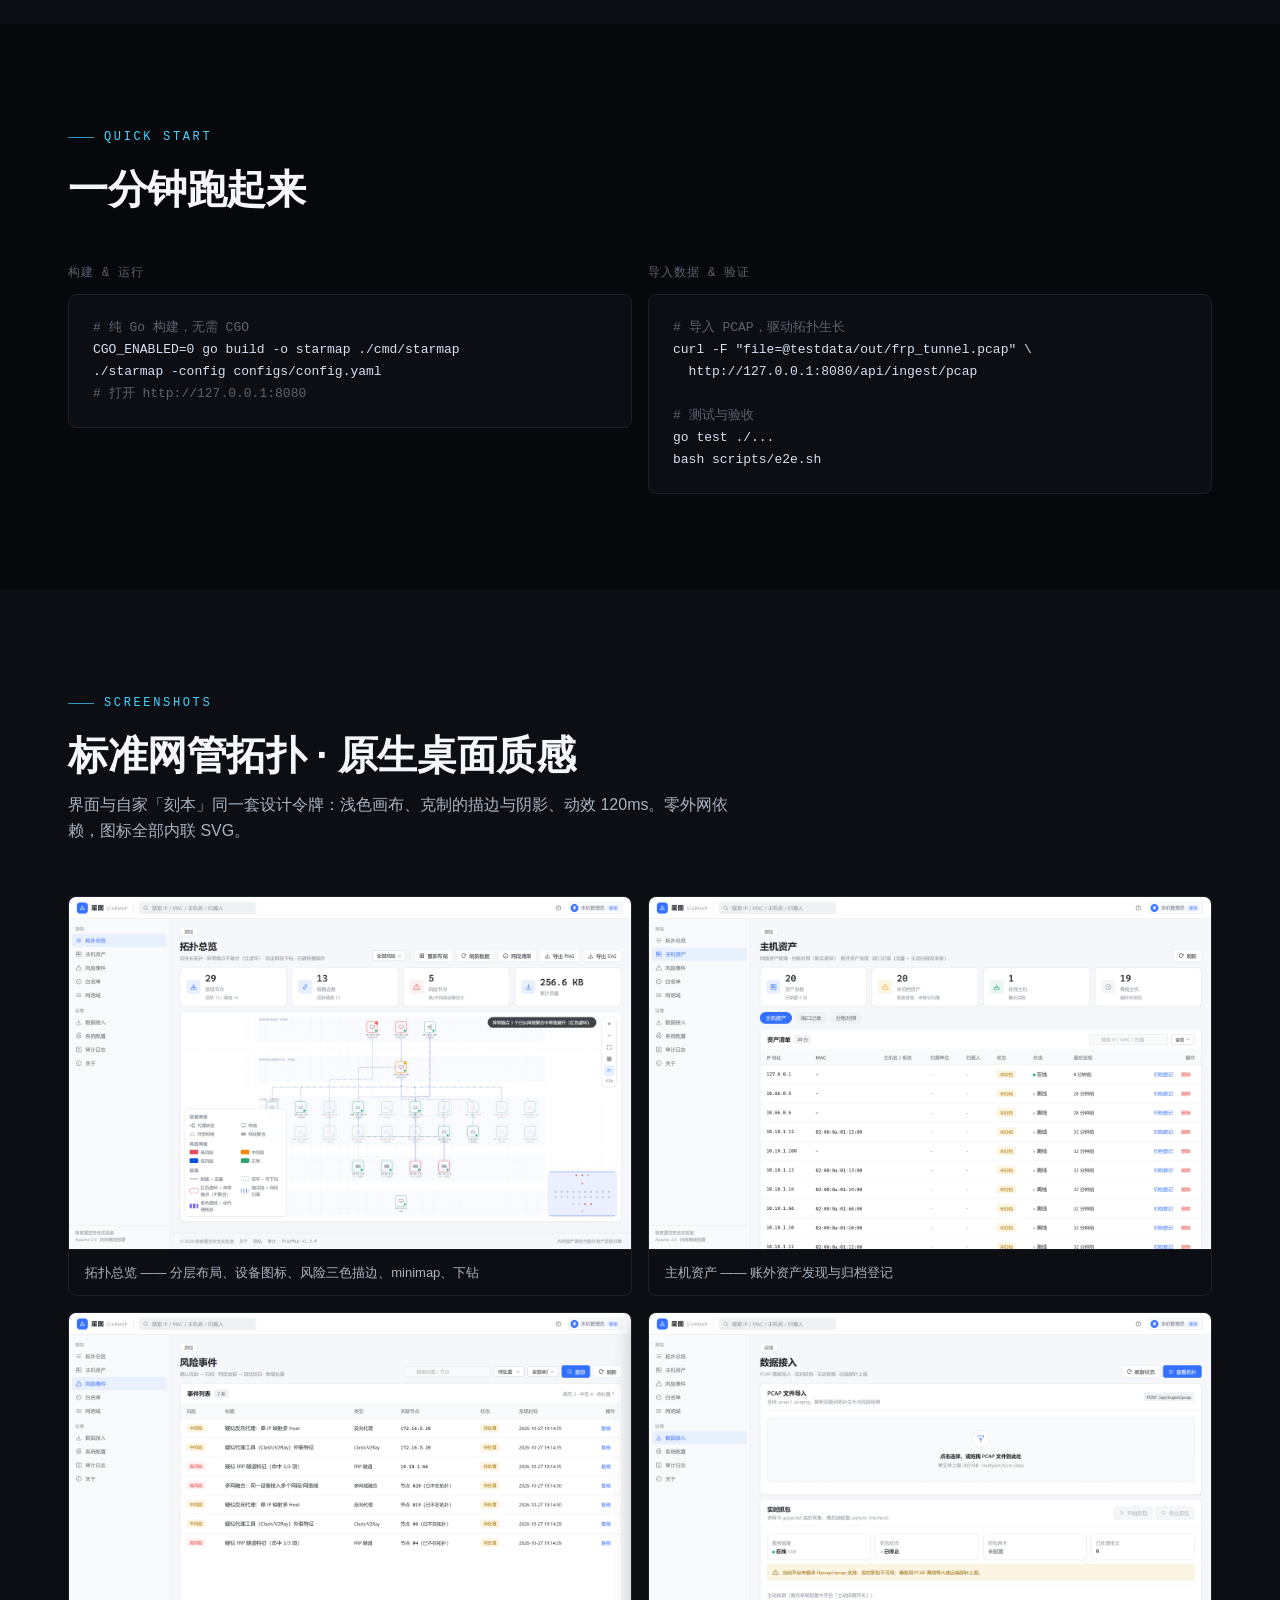
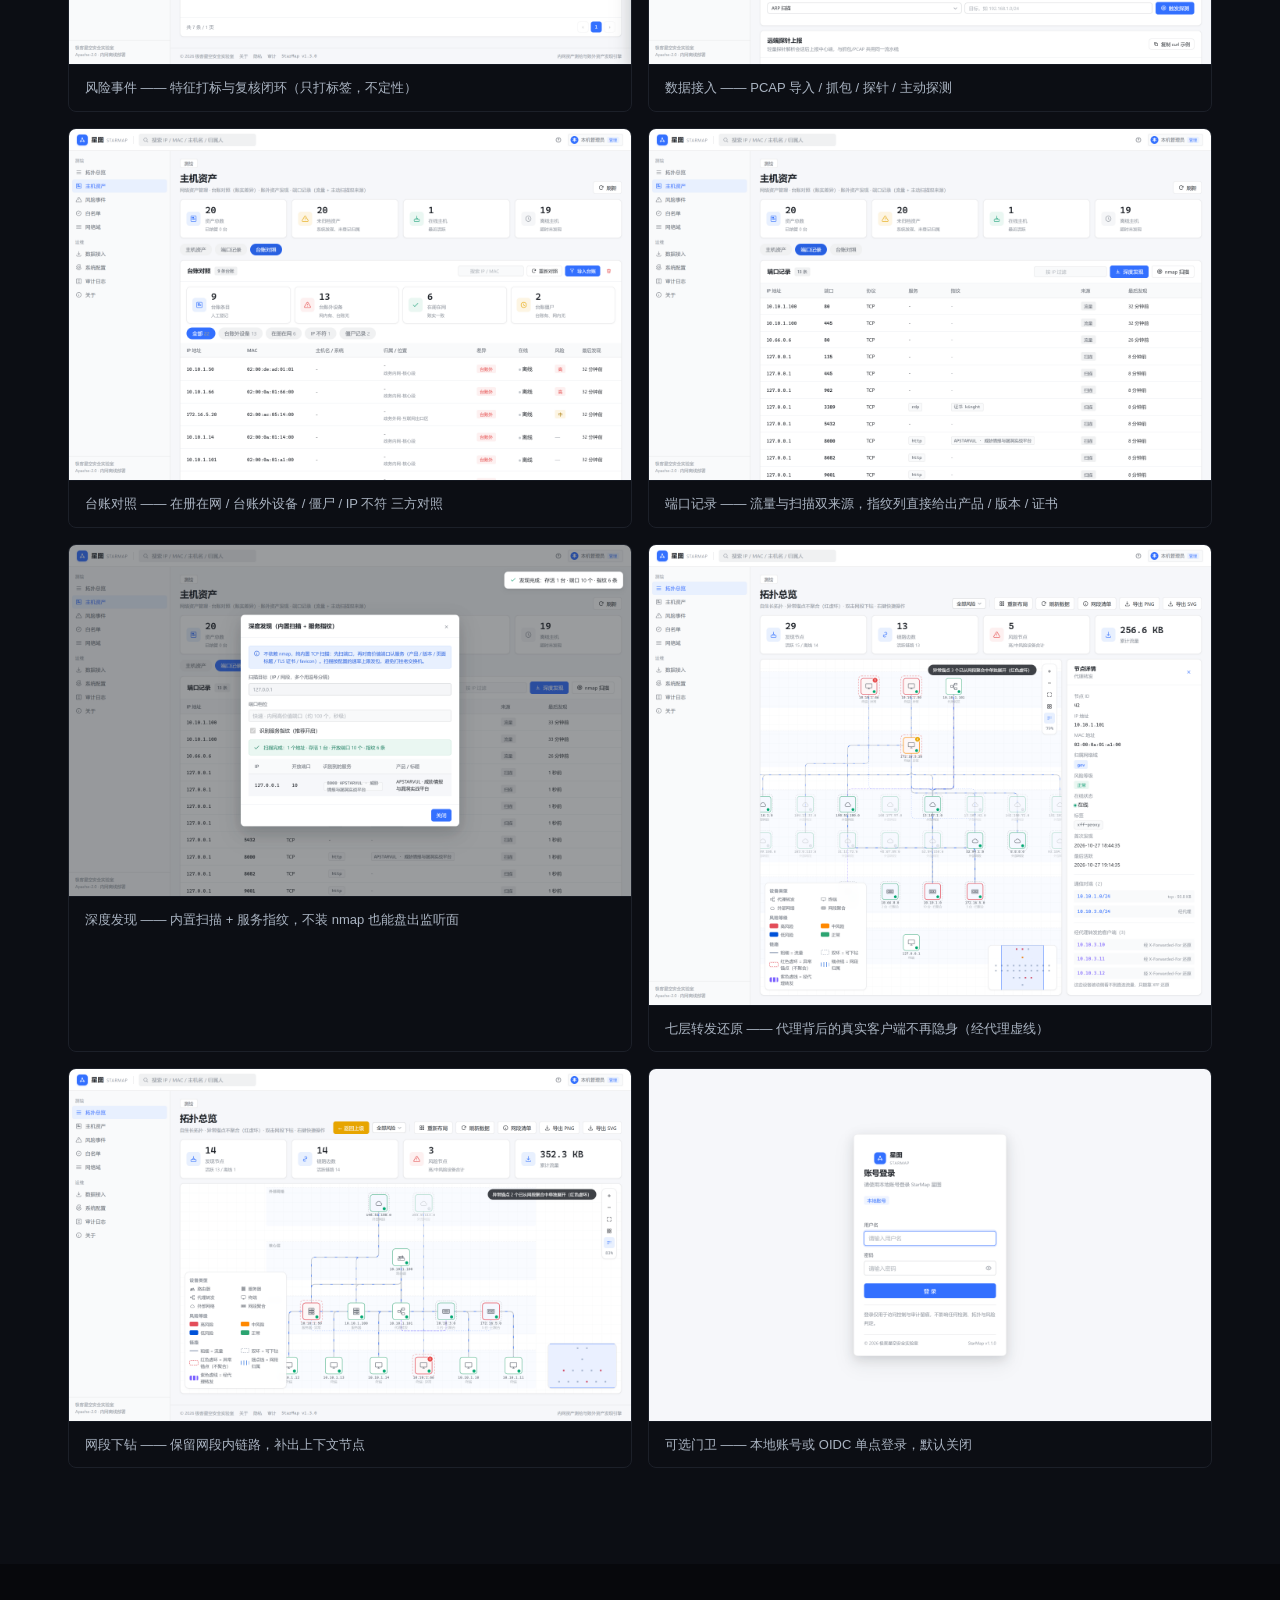
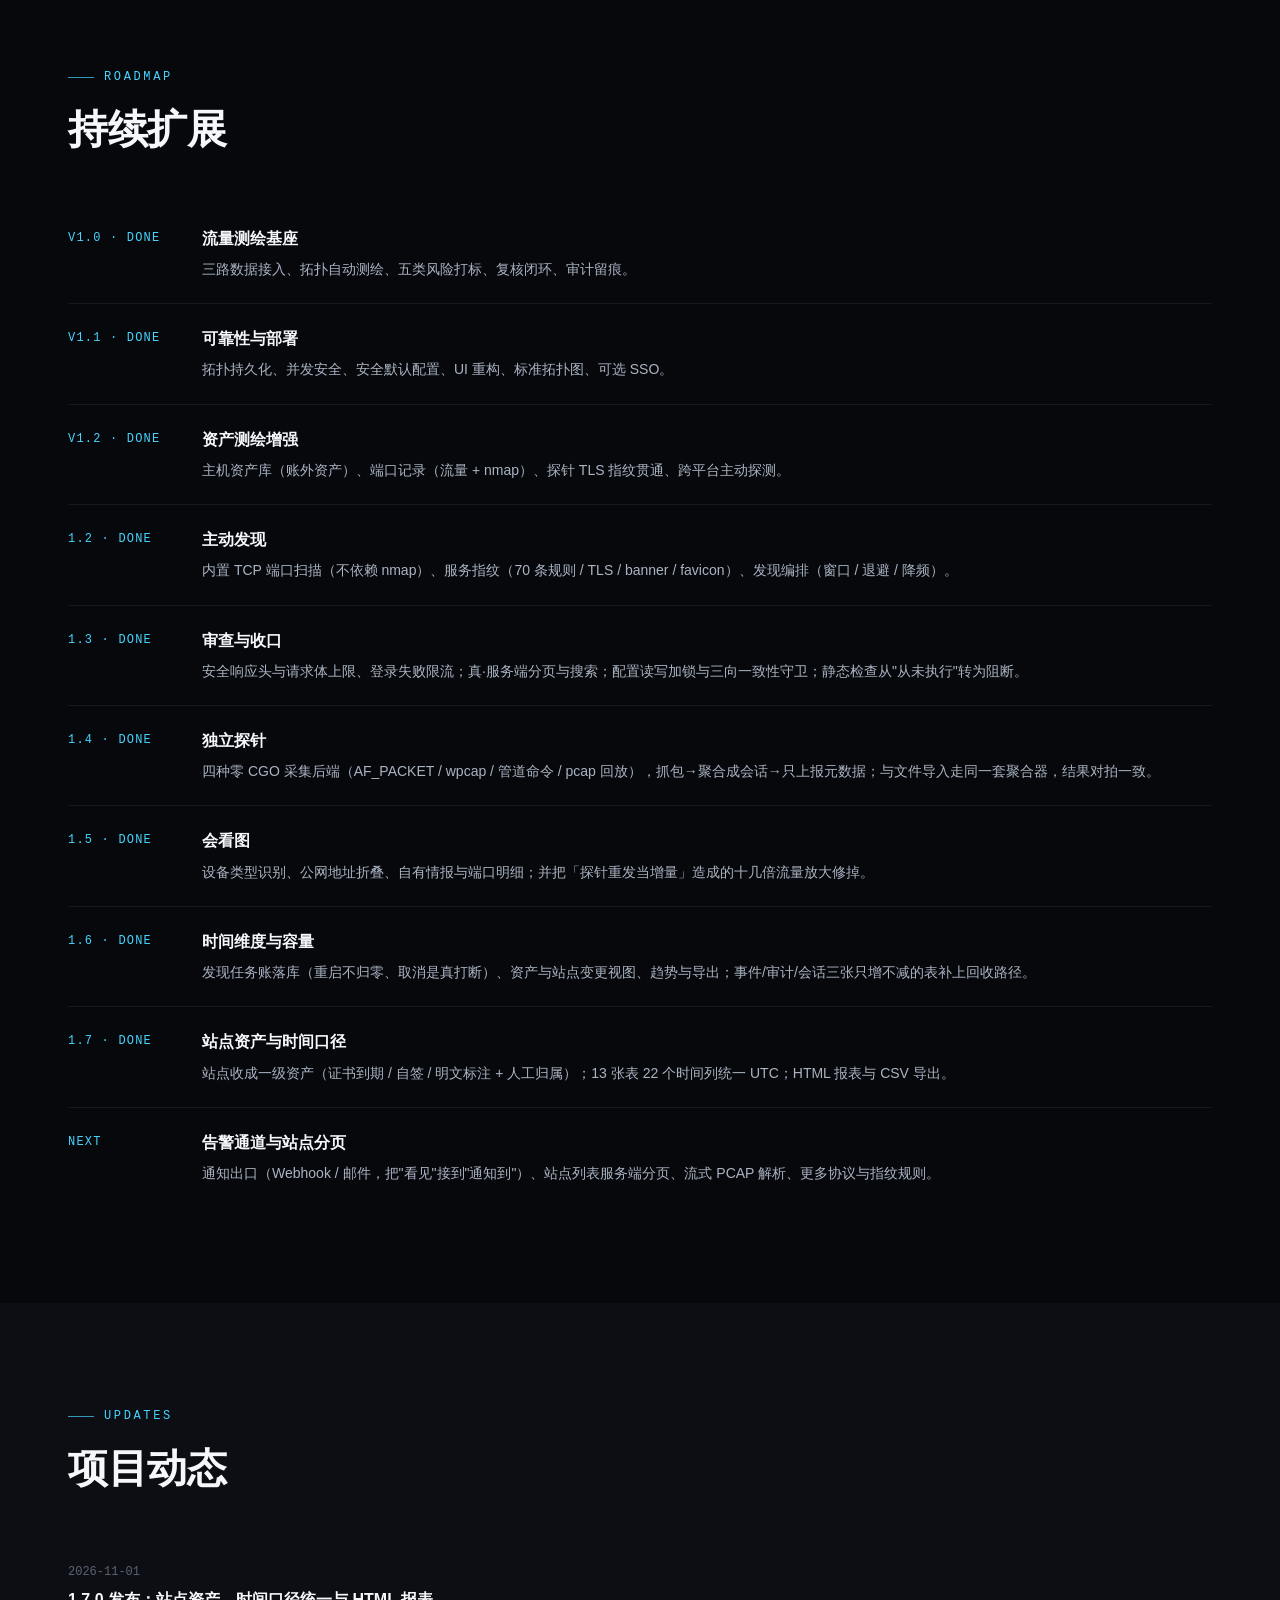
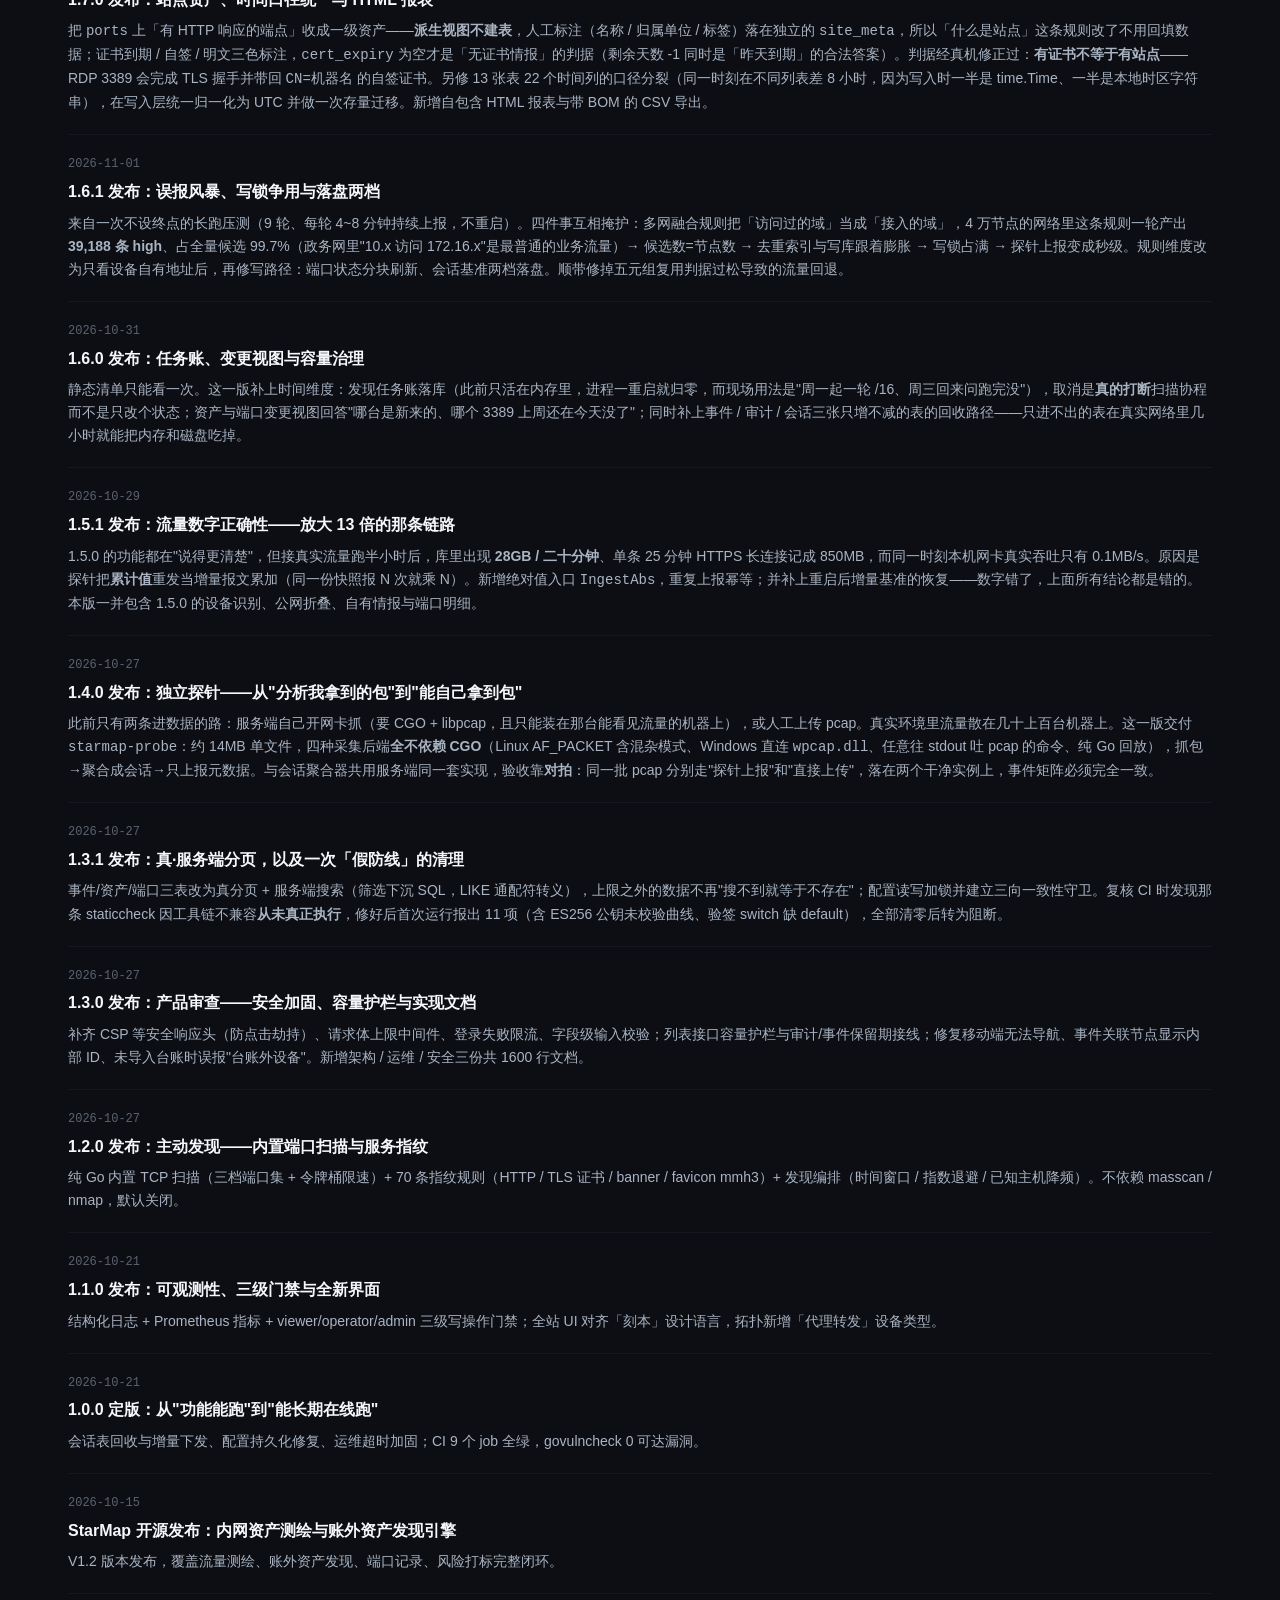
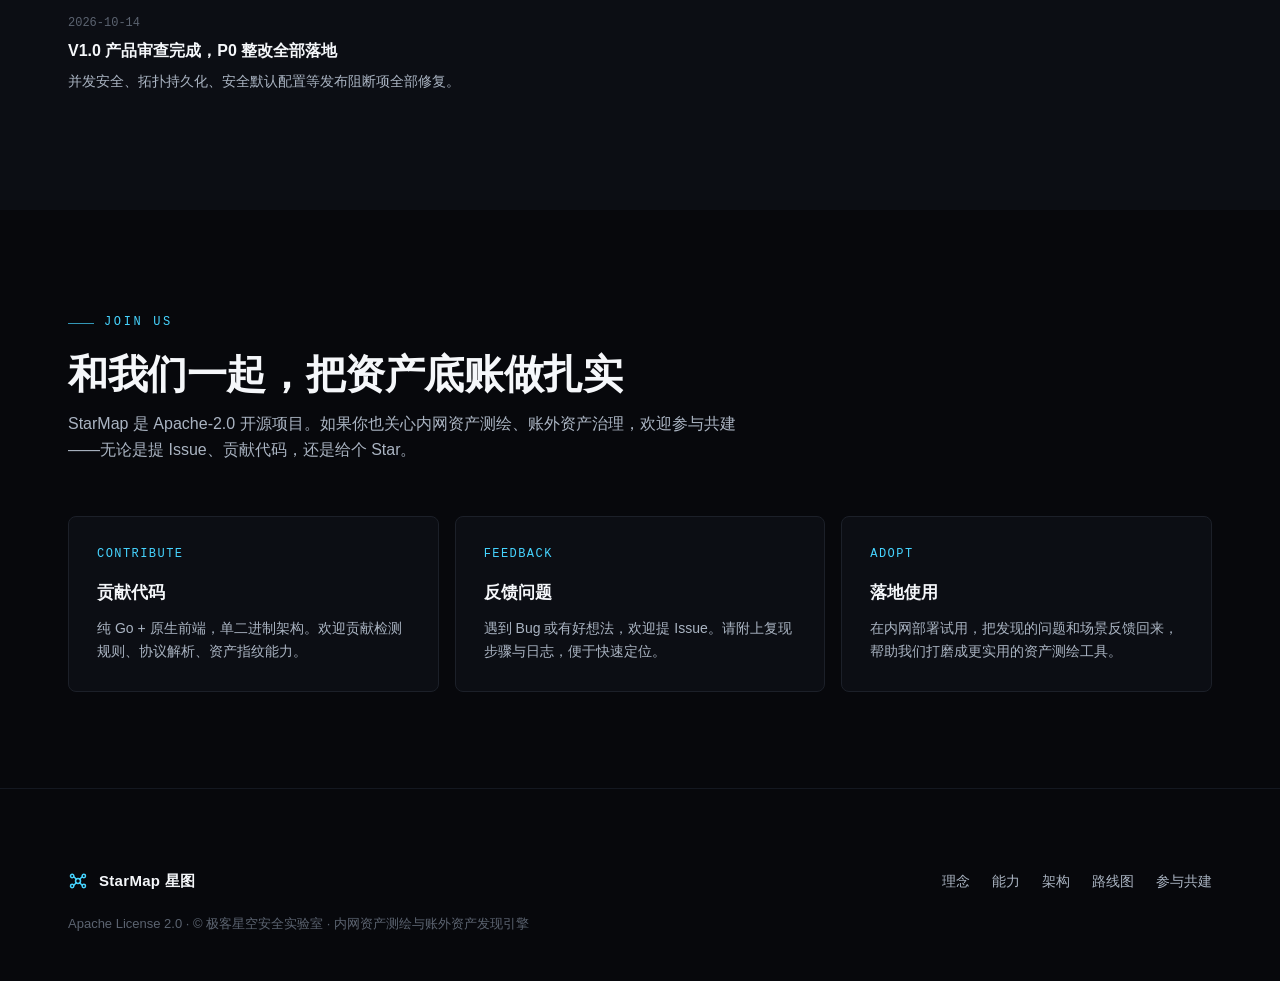
==== commit 6dc34556: "site: 同步 1.4.0 / 1.5.1 / 1.6.0 / 1.6.1 / 1.7.0 五个版本 官网的「项目动态」停在 1.3.1、「Roadmap」停在 1.3，落后四个版本。 这次补齐，并" ====
--- a/index.html
+++ b/index.html
@@ -301,6 +301,10 @@
       <tr><td><span class="tag">topology</span></td><td>拓扑自动测绘：同 MAC 多 IP 合并 · /24 聚合下钻 · 边老化 · NAT 修复</td><td>✅ 可用</td></tr>
       <tr><td><span class="tag">assets</span></td><td>主机资产库：账外资产自动登记 · 归档归属信息 · 离线自动清理</td><td>✅ 可用</td></tr>
       <tr><td><span class="tag">ports</span></td><td>端口记录：流量自动提取 + 内置扫描 / nmap 主动扫描（双来源），带服务指纹</td><td>✅ 可用</td></tr>
+      <tr><td><span class="tag">probe</span></td><td>独立探针：约 14MB 单文件，Linux AF_PACKET / Windows wpcap / 管道命令 / pcap 回放，零 CGO</td><td>✅ 1.4 起</td></tr>
+      <tr><td><span class="tag">timeline</span></td><td>时间维度：发现任务账落库 · 资产与站点变更视图 · 趋势与变更导出</td><td>✅ 1.6 起</td></tr>
+      <tr><td><span class="tag">sites</span></td><td>站点资产：把「有 HTTP 响应的端点」收成一级资产，标注证书到期 / 自签 / 明文，可挂名称、归属单位与标签</td><td>✅ 1.7 起</td></tr>
+      <tr><td><span class="tag">report</span></td><td>报表出口：自包含 HTML 报表（拓扑概览 / 账实对照 / 站点清单）+ 带 BOM 的 CSV 导出</td><td>✅ 1.7 起</td></tr>
       <tr><td><span class="tag">discover</span></td><td>主动发现：内置 TCP 端口扫描（三档）· 服务指纹（HTTP/TLS/banner/favicon）· 时间窗口与限速</td><td>✅ 1.2 起</td></tr>
       <tr><td><span class="tag">detect</span></td><td>风险特征打标：frp / clash / reverse_proxy / unknown_egress / multi_net</td><td>✅ 可用</td></tr>
       <tr><td><span class="tag">review</span></td><td>复核闭环：确认 / 误报加白 / 暂缓 · 白名单四维度抑制 · 全量审计</td><td>✅ 可用</td></tr>
@@ -371,7 +375,11 @@
       <div class="item"><div class="phase">V1.2 · DONE</div><div><h3>资产测绘增强</h3><p>主机资产库（账外资产）、端口记录（流量 + nmap）、探针 TLS 指纹贯通、跨平台主动探测。</p></div></div>
       <div class="item"><div class="phase">1.2 · DONE</div><div><h3>主动发现</h3><p>内置 TCP 端口扫描（不依赖 nmap）、服务指纹（70 条规则 / TLS / banner / favicon）、发现编排（窗口 / 退避 / 降频）。</p></div></div>
       <div class="item"><div class="phase">1.3 · DONE</div><div><h3>审查与收口</h3><p>安全响应头与请求体上限、登录失败限流；真·服务端分页与搜索；配置读写加锁与三向一致性守卫；静态检查从"从未执行"转为阻断。</p></div></div>
-      <div class="item"><div class="phase">NEXT</div><div><h3>资产变更与探针治理</h3><p>资产变更比对与基线、探针批次回执、流式 PCAP 解析、更多协议与指纹规则。</p></div></div>
+      <div class="item"><div class="phase">1.4 · DONE</div><div><h3>独立探针</h3><p>四种零 CGO 采集后端（AF_PACKET / wpcap / 管道命令 / pcap 回放），抓包→聚合成会话→只上报元数据；与文件导入走同一套聚合器，结果对拍一致。</p></div></div>
+      <div class="item"><div class="phase">1.5 · DONE</div><div><h3>会看图</h3><p>设备类型识别、公网地址折叠、自有情报与端口明细；并把「探针重发当增量」造成的十几倍流量放大修掉。</p></div></div>
+      <div class="item"><div class="phase">1.6 · DONE</div><div><h3>时间维度与容量</h3><p>发现任务账落库（重启不归零、取消是真打断）、资产与站点变更视图、趋势与导出；事件/审计/会话三张只增不减的表补上回收路径。</p></div></div>
+      <div class="item"><div class="phase">1.7 · DONE</div><div><h3>站点资产与时间口径</h3><p>站点收成一级资产（证书到期 / 自签 / 明文标注 + 人工归属）；13 张表 22 个时间列统一 UTC；HTML 报表与 CSV 导出。</p></div></div>
+      <div class="item"><div class="phase">NEXT</div><div><h3>告警通道与站点分页</h3><p>通知出口（Webhook / 邮件，把"看见"接到"通知到"）、站点列表服务端分页、流式 PCAP 解析、更多协议与指纹规则。</p></div></div>
     </div>
   </div>
 </section>
@@ -383,6 +391,11 @@
       <h2 class="sec-title">项目动态</h2>
     </div>
     <div class="news">
+      <a class="item" href="https://github.com/kinghtxg/starmap/releases/tag/v1.7.0"><div class="date">2026-11-01</div><div class="t">1.7.0 发布：站点资产、时间口径统一与 HTML 报表</div><div class="d">把 <code>ports</code> 上「有 HTTP 响应的端点」收成一级资产——<strong>派生视图不建表</strong>，人工标注（名称 / 归属单位 / 标签）落在独立的 <code>site_meta</code>，所以「什么是站点」这条规则改了不用回填数据；证书到期 / 自签 / 明文三色标注，<code>cert_expiry</code> 为空才是「无证书情报」的判据（剩余天数 -1 同时是「昨天到期」的合法答案）。判据经真机修正过：<strong>有证书不等于有站点</strong>——RDP 3389 会完成 TLS 握手并带回 <code>CN=机器名</code> 的自签证书。另修 13 张表 22 个时间列的口径分裂（同一时刻在不同列表差 8 小时，因为写入时一半是 time.Time、一半是本地时区字符串），在写入层统一归一化为 UTC 并做一次存量迁移。新增自包含 HTML 报表与带 BOM 的 CSV 导出。</div></a>
+      <a class="item" href="https://github.com/kinghtxg/starmap/releases/tag/v1.6.1"><div class="date">2026-11-01</div><div class="t">1.6.1 发布：误报风暴、写锁争用与落盘两档</div><div class="d">来自一次不设终点的长跑压测（9 轮、每轮 4~8 分钟持续上报，不重启）。四件事互相掩护：多网融合规则把「访问过的域」当成「接入的域」，4 万节点的网络里这条规则一轮产出 <strong>39,188 条 high</strong>、占全量候选 99.7%（政务网里"10.x 访问 172.16.x"是最普通的业务流量）→ 候选数=节点数 → 去重索引与写库跟着膨胀 → 写锁占满 → 探针上报变成秒级。规则维度改为只看设备自有地址后，再修写路径：端口状态分块刷新、会话基准两档落盘。顺带修掉五元组复用判据过松导致的流量回退。</div></a>
+      <a class="item" href="https://github.com/kinghtxg/starmap/releases/tag/v1.6.0"><div class="date">2026-10-31</div><div class="t">1.6.0 发布：任务账、变更视图与容量治理</div><div class="d">静态清单只能看一次。这一版补上时间维度：发现任务账落库（此前只活在内存里，进程一重启就归零，而现场用法是"周一起一轮 /16、周三回来问跑完没"），取消是<strong>真的打断</strong>扫描协程而不是只改个状态；资产与端口变更视图回答"哪台是新来的、哪个 3389 上周还在今天没了"；同时补上事件 / 审计 / 会话三张只增不减的表的回收路径——只进不出的表在真实网络里几小时就能把内存和磁盘吃掉。</div></a>
+      <a class="item" href="https://github.com/kinghtxg/starmap/releases/tag/v1.5.1"><div class="date">2026-10-29</div><div class="t">1.5.1 发布：流量数字正确性——放大 13 倍的那条链路</div><div class="d">1.5.0 的功能都在"说得更清楚"，但接真实流量跑半小时后，库里出现 <strong>28GB / 二十分钟</strong>、单条 25 分钟 HTTPS 长连接记成 850MB，而同一时刻本机网卡真实吞吐只有 0.1MB/s。原因是探针把<strong>累计值</strong>重发当增量报文累加（同一份快照报 N 次就乘 N）。新增绝对值入口 <code>IngestAbs</code>，重复上报幂等；并补上重启后增量基准的恢复——数字错了，上面所有结论都是错的。本版一并包含 1.5.0 的设备识别、公网折叠、自有情报与端口明细。</div></a>
+      <a class="item" href="https://github.com/kinghtxg/starmap/releases/tag/v1.4.0"><div class="date">2026-10-27</div><div class="t">1.4.0 发布：独立探针——从"分析我拿到的包"到"能自己拿到包"</div><div class="d">此前只有两条进数据的路：服务端自己开网卡抓（要 CGO + libpcap，且只能装在那台能看见流量的机器上），或人工上传 pcap。真实环境里流量散在几十上百台机器上。这一版交付 <code>starmap-probe</code>：约 14MB 单文件，四种采集后端<strong>全不依赖 CGO</strong>（Linux AF_PACKET 含混杂模式、Windows 直连 <code>wpcap.dll</code>、任意往 stdout 吐 pcap 的命令、纯 Go 回放），抓包→聚合成会话→只上报元数据。与会话聚合器共用服务端同一套实现，验收靠<strong>对拍</strong>：同一批 pcap 分别走"探针上报"和"直接上传"，落在两个干净实例上，事件矩阵必须完全一致。</div></a>
       <a class="item" href="https://github.com/kinghtxg/starmap/releases/tag/v1.3.1"><div class="date">2026-10-27</div><div class="t">1.3.1 发布：真·服务端分页，以及一次「假防线」的清理</div><div class="d">事件/资产/端口三表改为真分页 + 服务端搜索（筛选下沉 SQL，LIKE 通配符转义），上限之外的数据不再"搜不到就等于不存在"；配置读写加锁并建立三向一致性守卫。复核 CI 时发现那条 staticcheck 因工具链不兼容<strong>从未真正执行</strong>，修好后首次运行报出 11 项（含 ES256 公钥未校验曲线、验签 switch 缺 default），全部清零后转为阻断。</div></a>
       <a class="item" href="https://github.com/kinghtxg/starmap/releases/tag/v1.3.0"><div class="date">2026-10-27</div><div class="t">1.3.0 发布：产品审查——安全加固、容量护栏与实现文档</div><div class="d">补齐 CSP 等安全响应头（防点击劫持）、请求体上限中间件、登录失败限流、字段级输入校验；列表接口容量护栏与审计/事件保留期接线；修复移动端无法导航、事件关联节点显示内部 ID、未导入台账时误报"台账外设备"。新增架构 / 运维 / 安全三份共 1600 行文档。</div></a>
       <a class="item" href="https://github.com/kinghtxg/starmap/releases/tag/v1.2.0"><div class="date">2026-10-27</div><div class="t">1.2.0 发布：主动发现——内置端口扫描与服务指纹</div><div class="d">纯 Go 内置 TCP 扫描（三档端口集 + 令牌桶限速）+ 70 条指纹规则（HTTP / TLS 证书 / banner / favicon mmh3）+ 发现编排（时间窗口 / 指数退避 / 已知主机降频）。不依赖 masscan / nmap，默认关闭。</div></a>
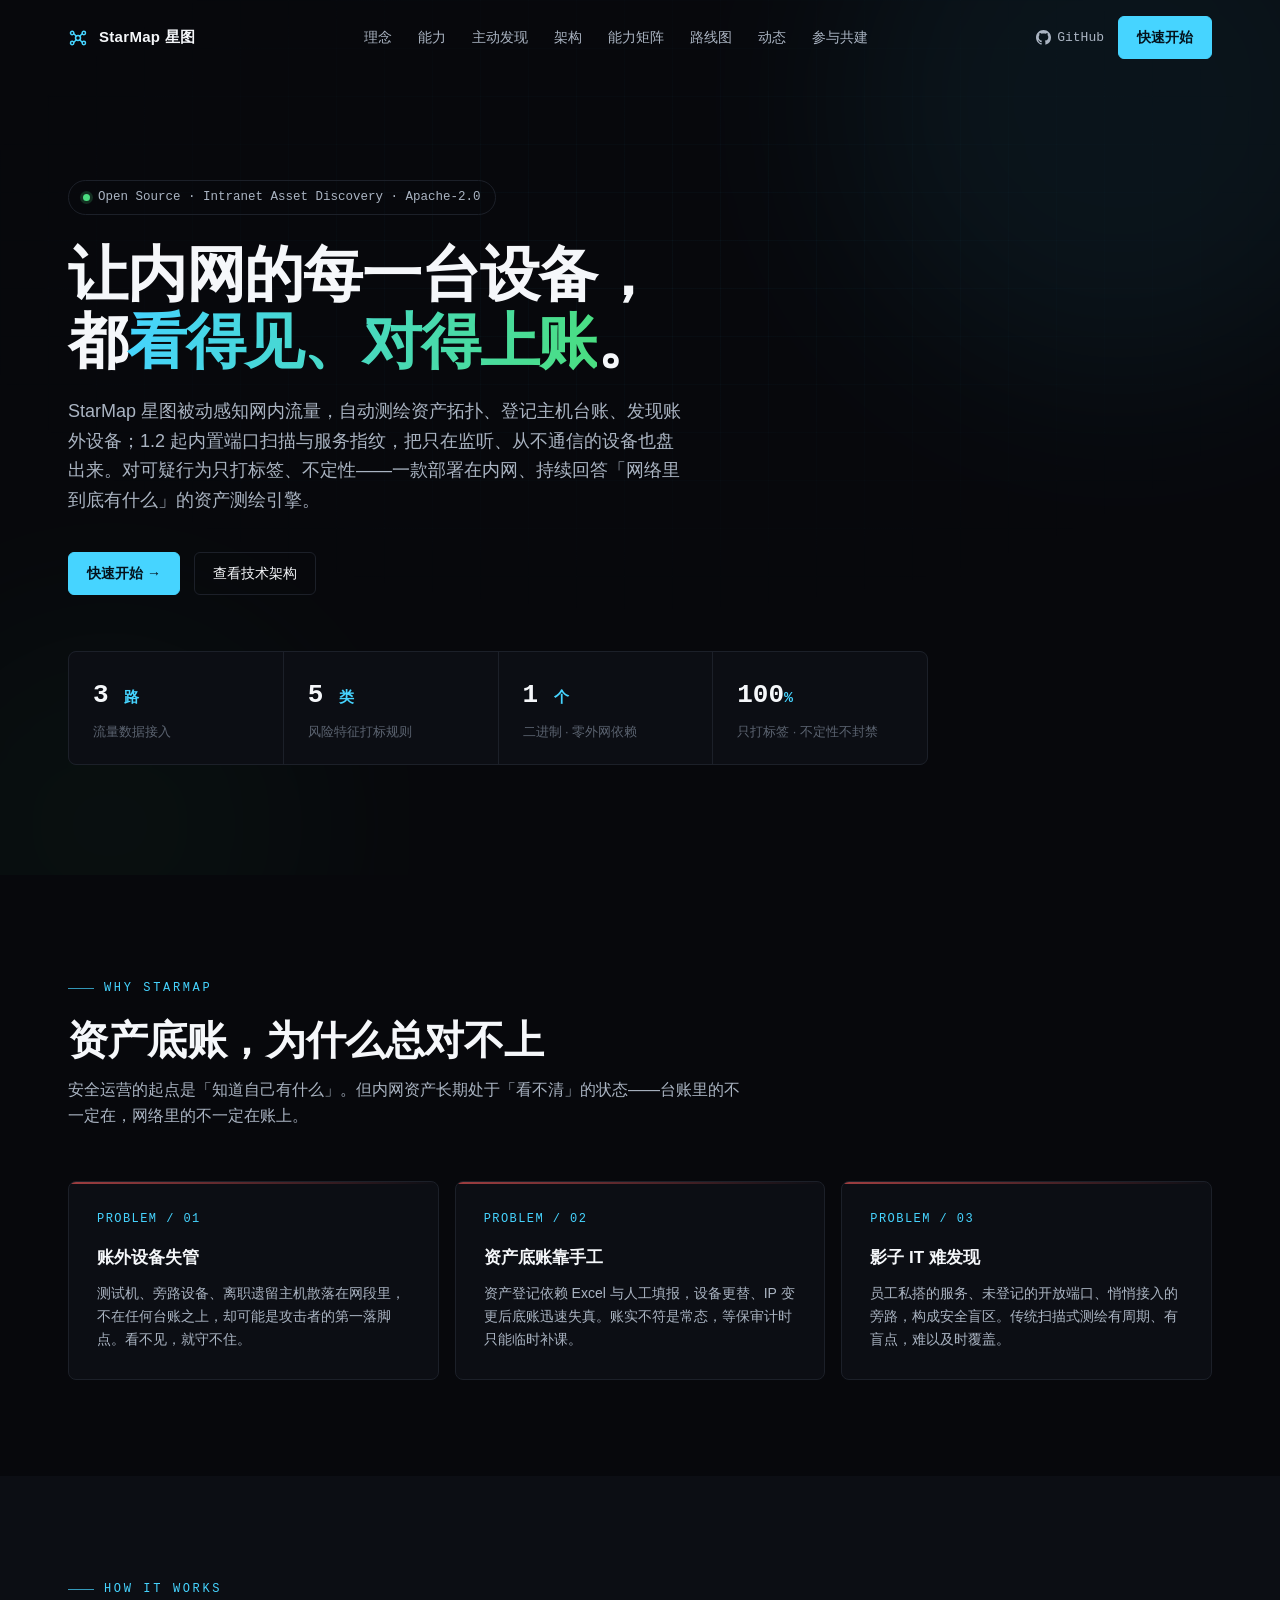
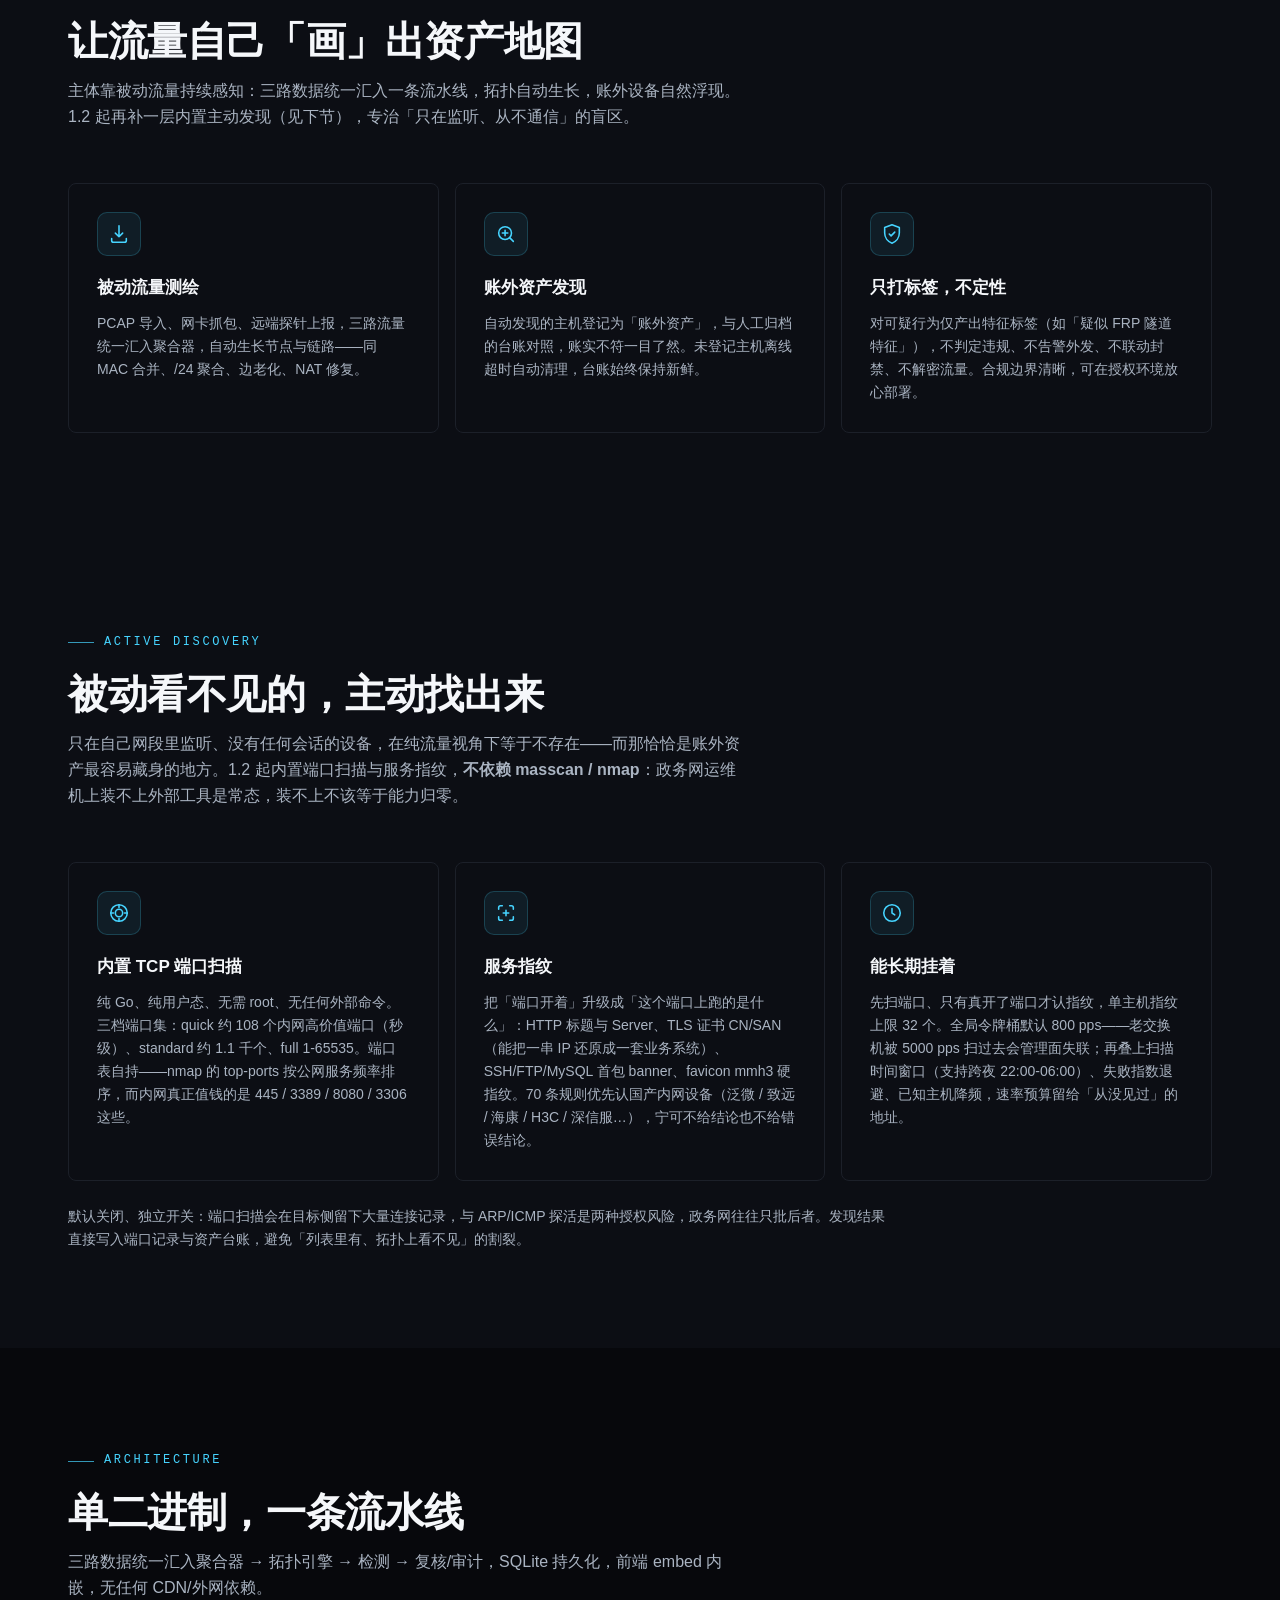
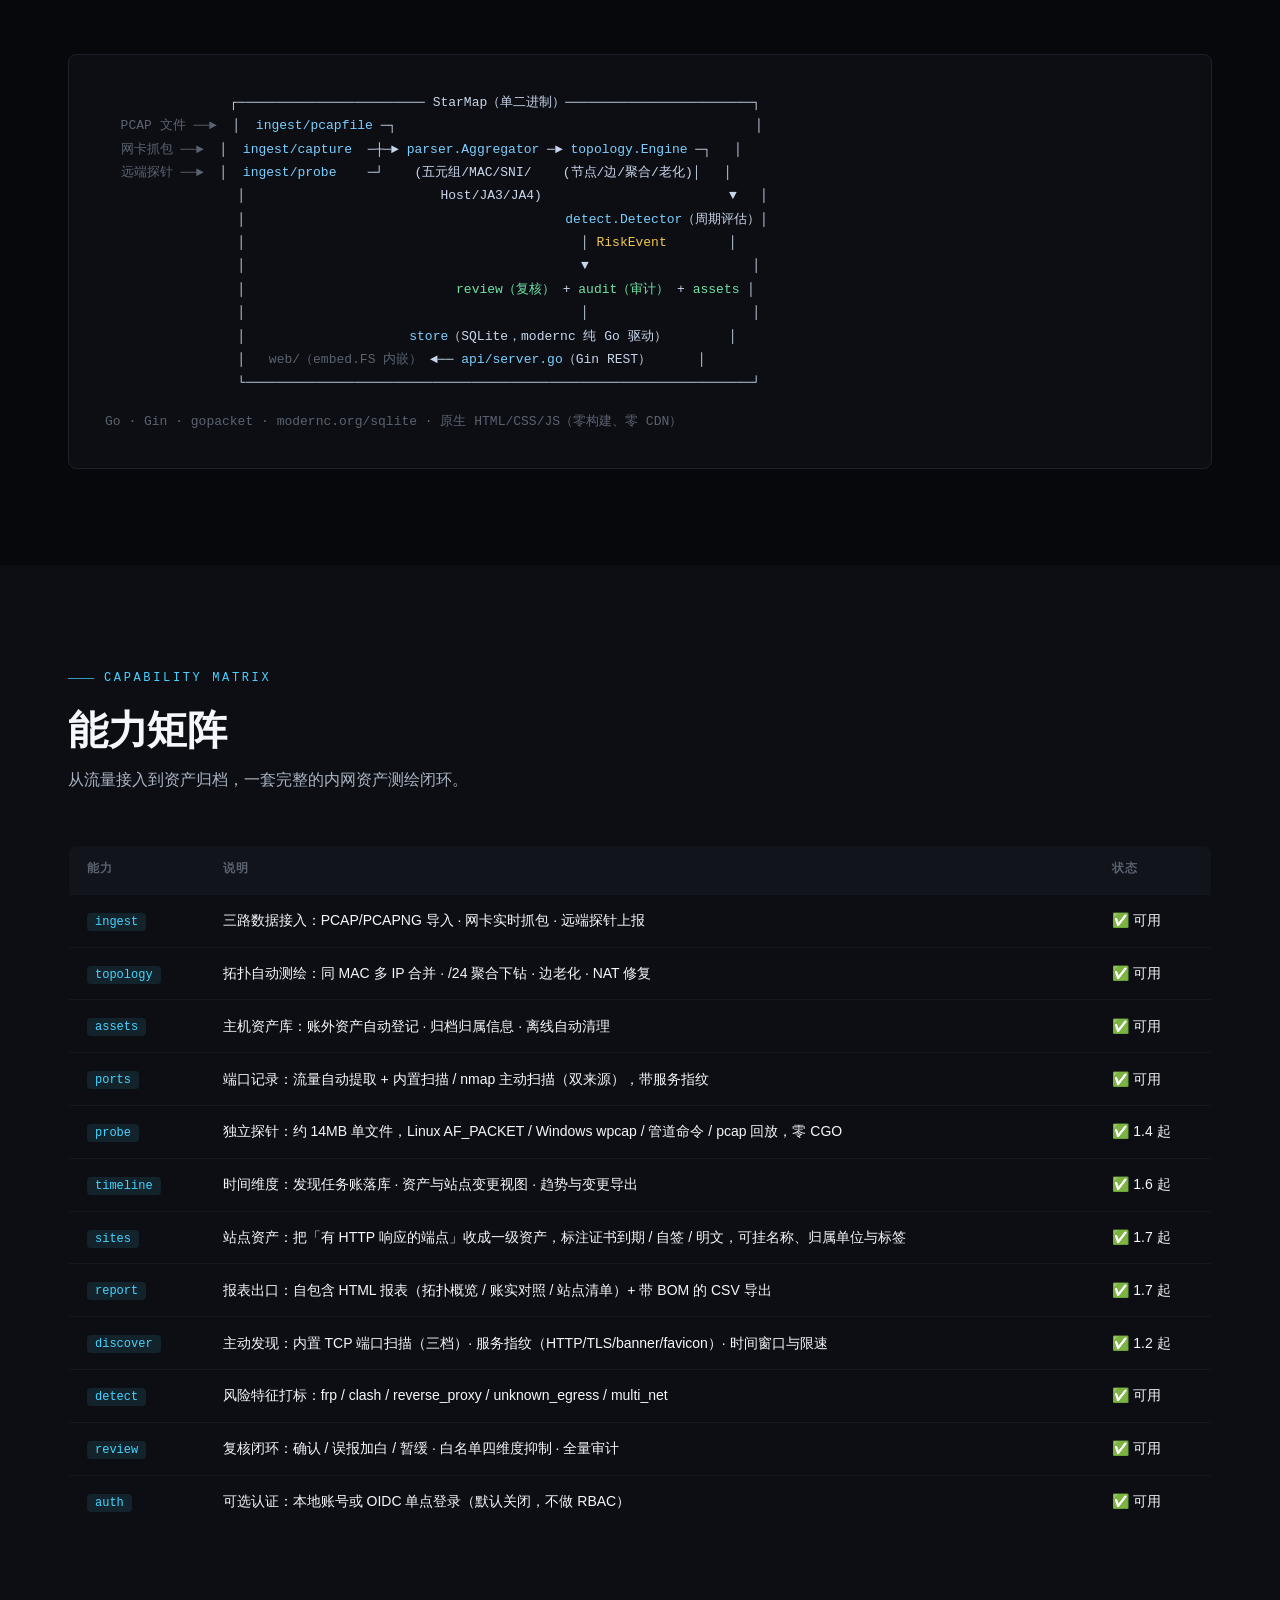
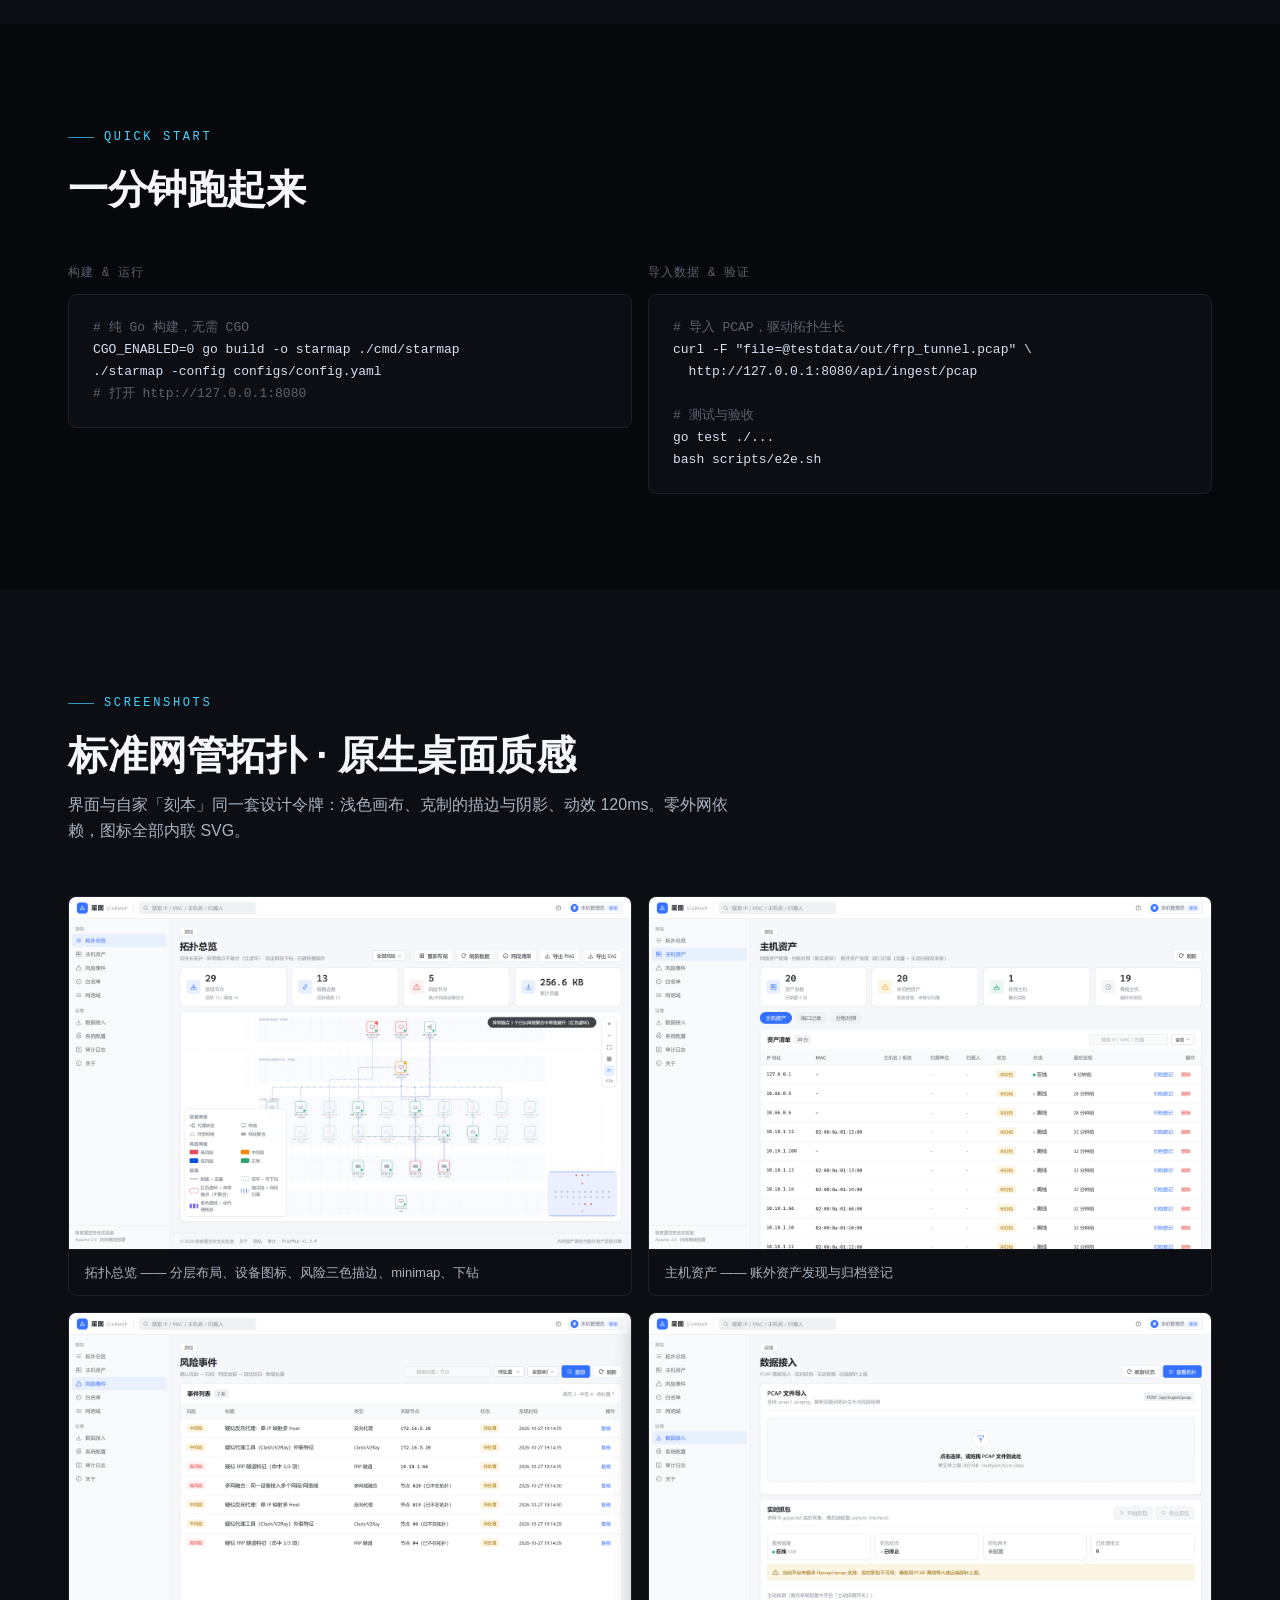
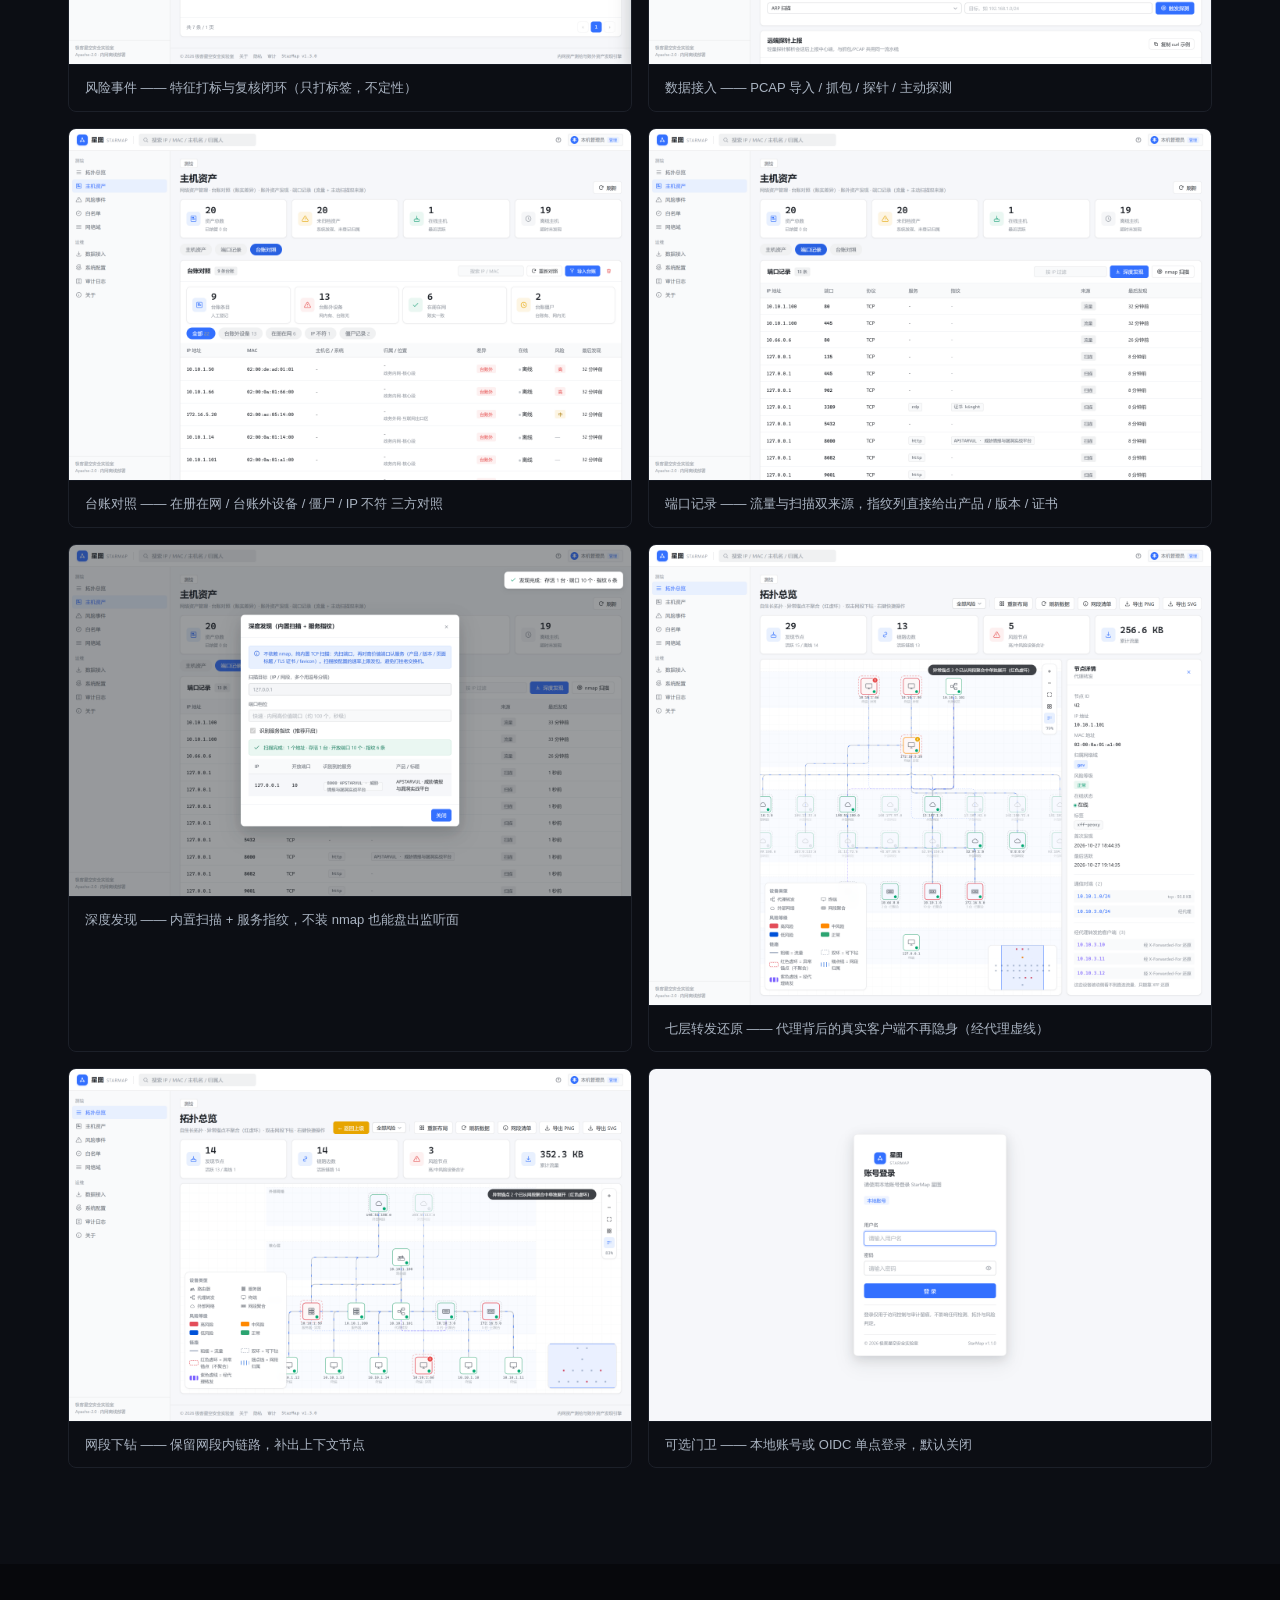
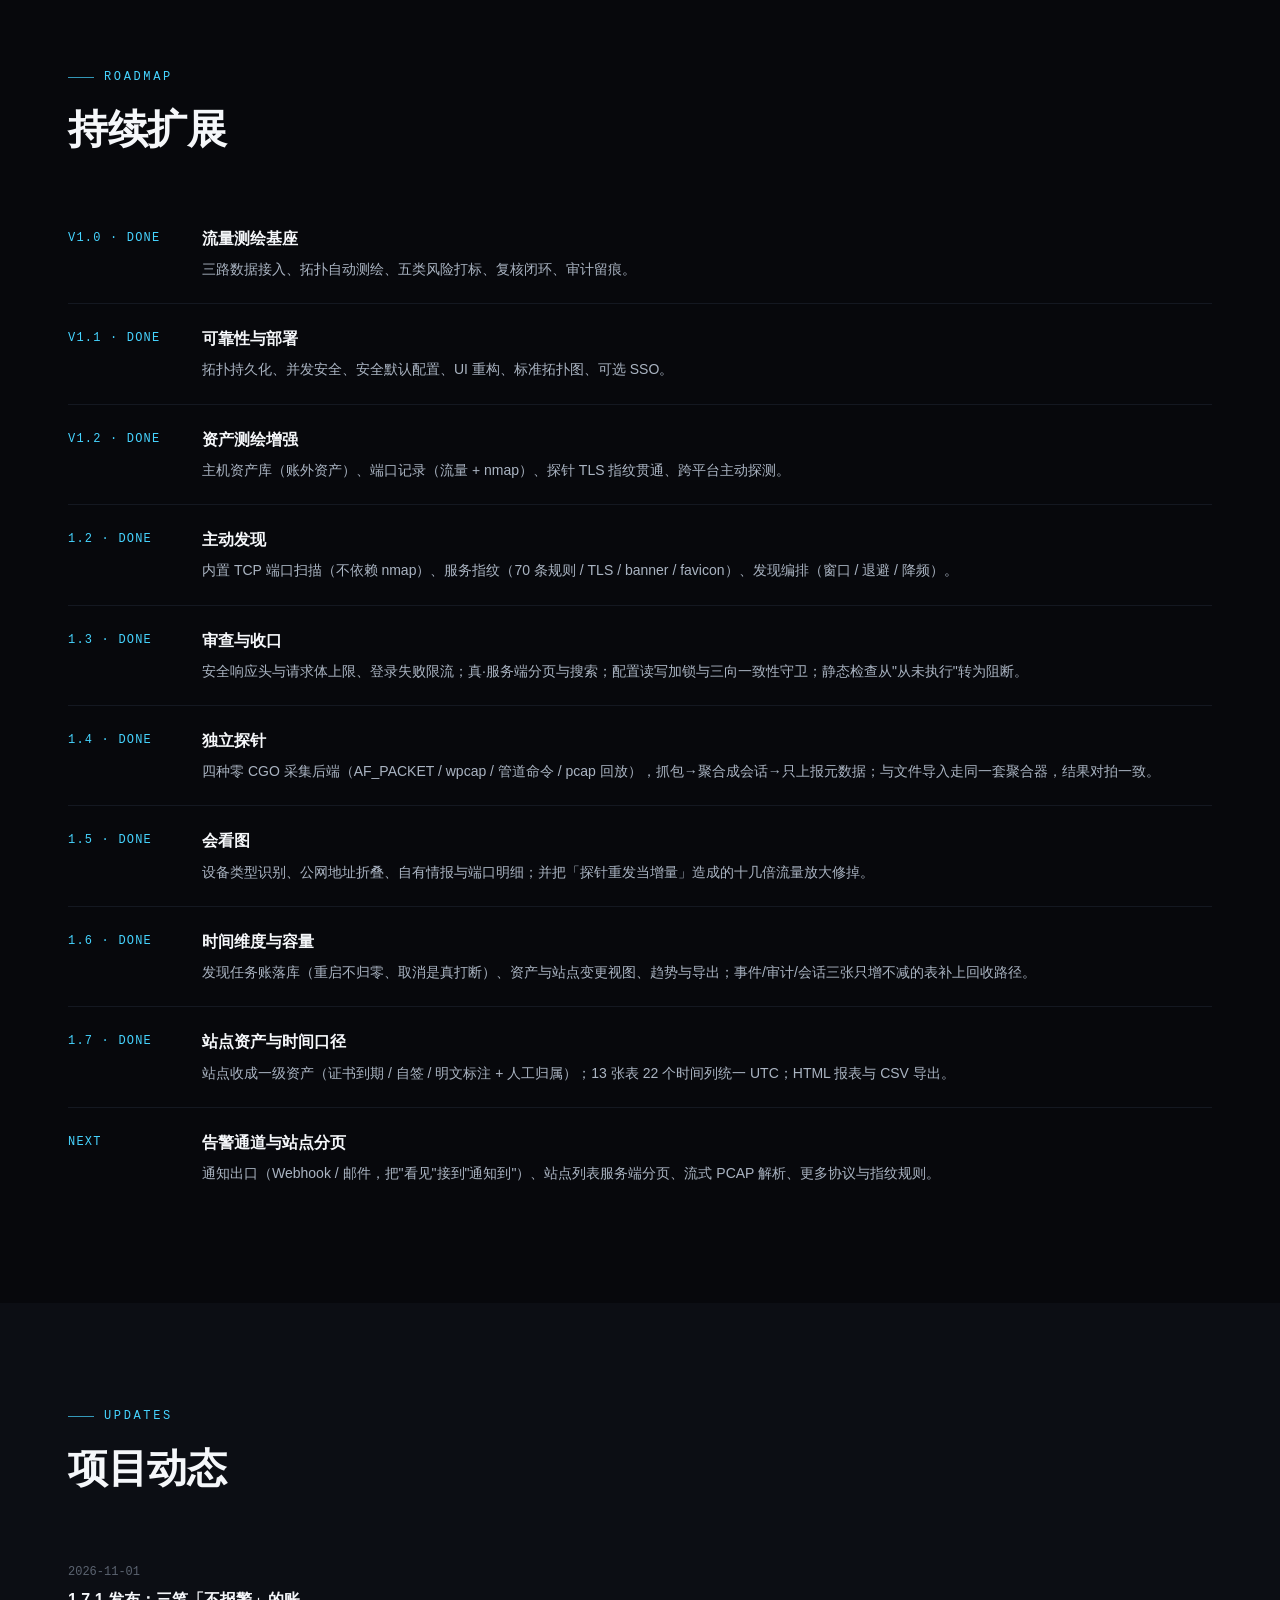
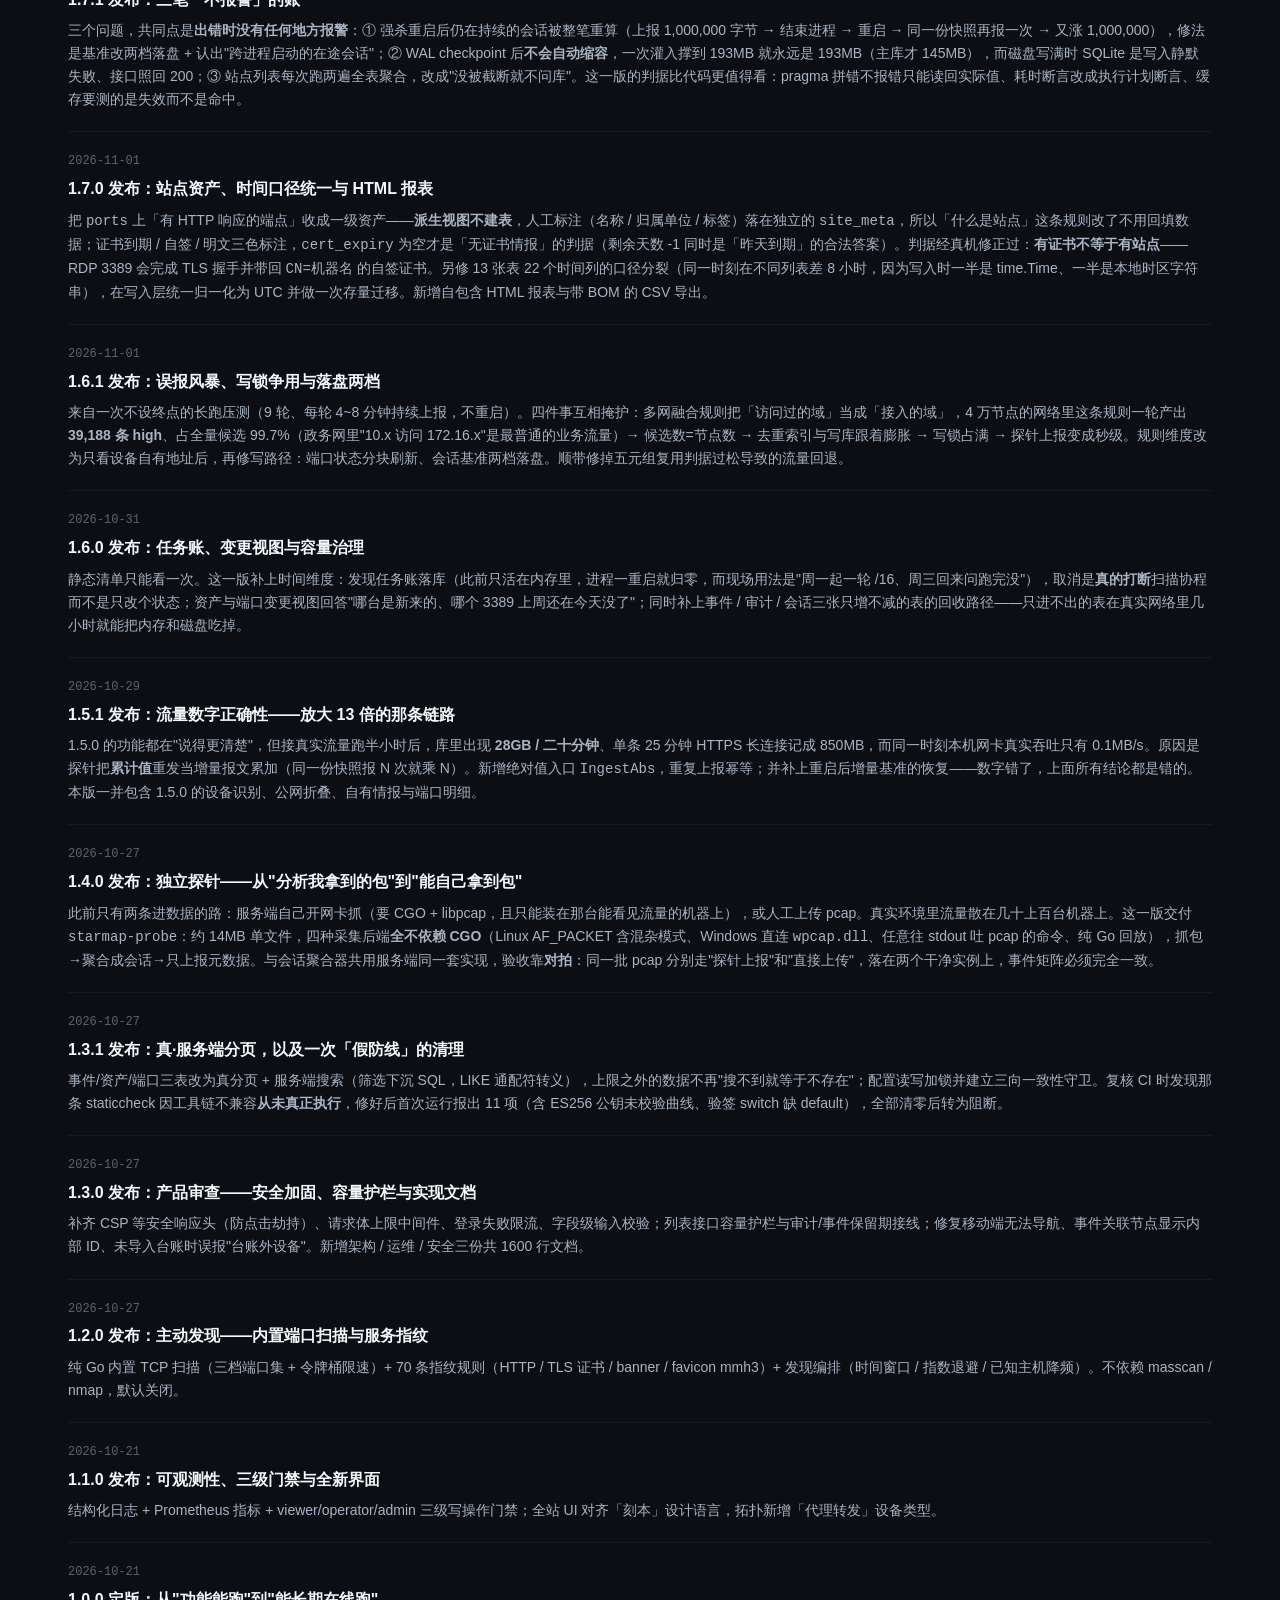
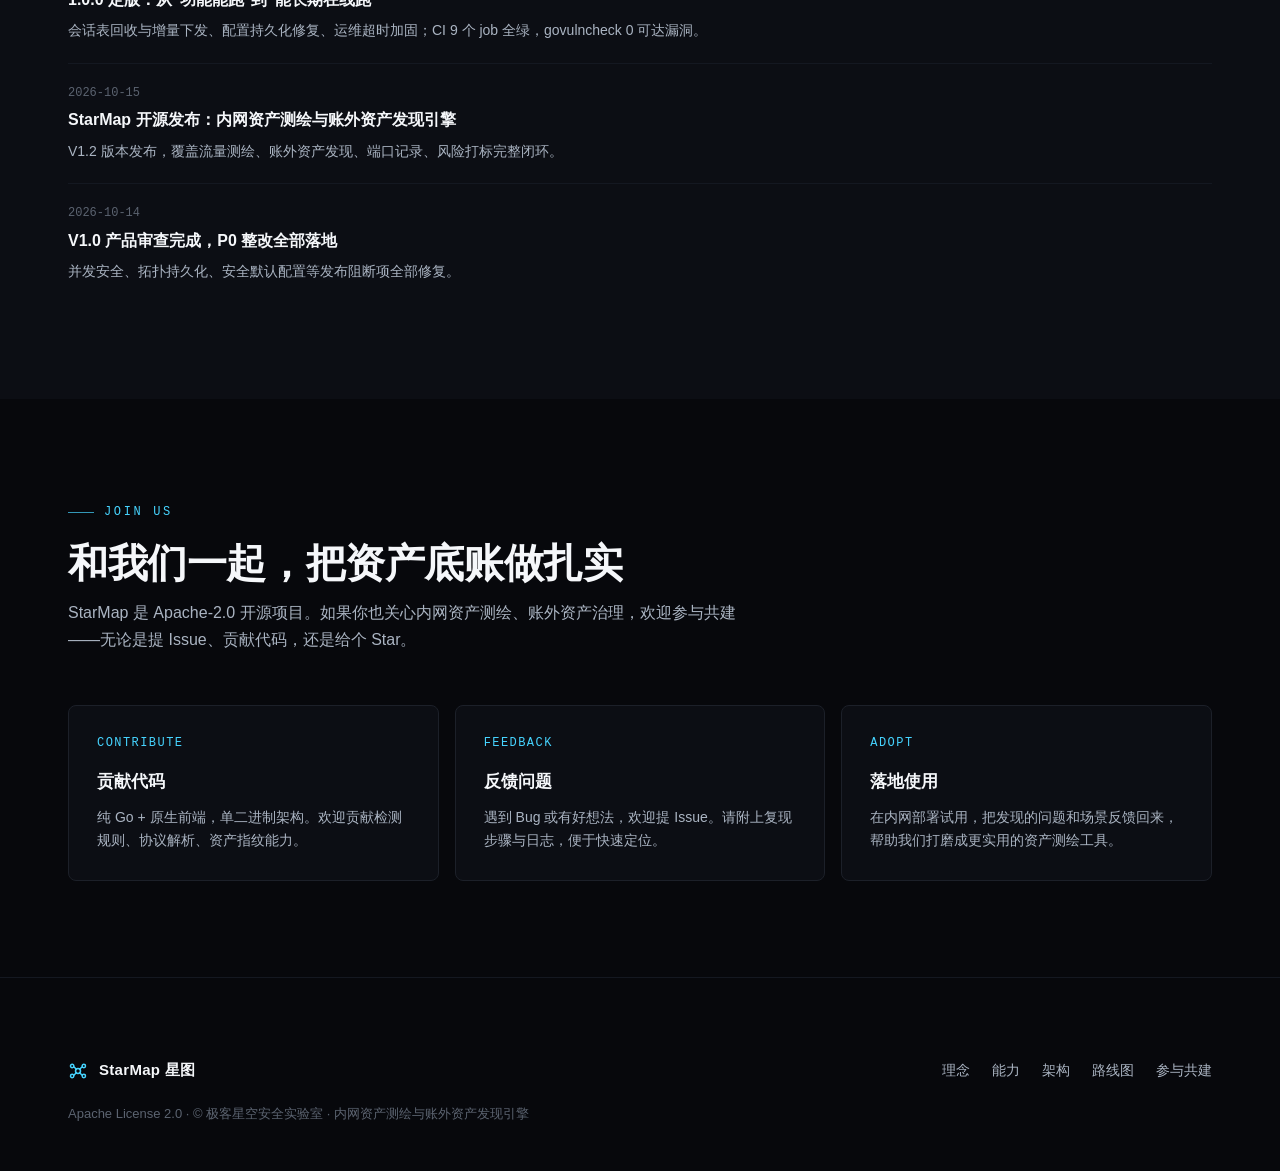
==== commit 627f9242: "site: 补 1.7.1 动态（三笔不报警的账） 1.7.1 是紧接着 1.7.0 发的稳定性版本，动态漏了会让人以为停在 1.7.0。 只写能落到代码上的三个事实：强杀重启后的流量重算、WAL 只" ====
--- a/index.html
+++ b/index.html
@@ -391,6 +391,7 @@
       <h2 class="sec-title">项目动态</h2>
     </div>
     <div class="news">
+      <a class="item" href="https://github.com/kinghtxg/starmap/releases/tag/v1.7.1"><div class="date">2026-11-01</div><div class="t">1.7.1 发布：三笔「不报警」的账</div><div class="d">三个问题，共同点是<strong>出错时没有任何地方报警</strong>：① 强杀重启后仍在持续的会话被整笔重算（上报 1,000,000 字节 → 结束进程 → 重启 → 同一份快照再报一次 → 又涨 1,000,000），修法是基准改两档落盘 + 认出"跨进程启动的在途会话"；② WAL checkpoint 后<strong>不会自动缩容</strong>，一次灌入撑到 193MB 就永远是 193MB（主库才 145MB），而磁盘写满时 SQLite 是写入静默失败、接口照回 200；③ 站点列表每次跑两遍全表聚合，改成"没被截断就不问库"。这一版的判据比代码更值得看：pragma 拼错不报错只能读回实际值、耗时断言改成执行计划断言、缓存要测的是失效而不是命中。</div></a>
       <a class="item" href="https://github.com/kinghtxg/starmap/releases/tag/v1.7.0"><div class="date">2026-11-01</div><div class="t">1.7.0 发布：站点资产、时间口径统一与 HTML 报表</div><div class="d">把 <code>ports</code> 上「有 HTTP 响应的端点」收成一级资产——<strong>派生视图不建表</strong>，人工标注（名称 / 归属单位 / 标签）落在独立的 <code>site_meta</code>，所以「什么是站点」这条规则改了不用回填数据；证书到期 / 自签 / 明文三色标注，<code>cert_expiry</code> 为空才是「无证书情报」的判据（剩余天数 -1 同时是「昨天到期」的合法答案）。判据经真机修正过：<strong>有证书不等于有站点</strong>——RDP 3389 会完成 TLS 握手并带回 <code>CN=机器名</code> 的自签证书。另修 13 张表 22 个时间列的口径分裂（同一时刻在不同列表差 8 小时，因为写入时一半是 time.Time、一半是本地时区字符串），在写入层统一归一化为 UTC 并做一次存量迁移。新增自包含 HTML 报表与带 BOM 的 CSV 导出。</div></a>
       <a class="item" href="https://github.com/kinghtxg/starmap/releases/tag/v1.6.1"><div class="date">2026-11-01</div><div class="t">1.6.1 发布：误报风暴、写锁争用与落盘两档</div><div class="d">来自一次不设终点的长跑压测（9 轮、每轮 4~8 分钟持续上报，不重启）。四件事互相掩护：多网融合规则把「访问过的域」当成「接入的域」，4 万节点的网络里这条规则一轮产出 <strong>39,188 条 high</strong>、占全量候选 99.7%（政务网里"10.x 访问 172.16.x"是最普通的业务流量）→ 候选数=节点数 → 去重索引与写库跟着膨胀 → 写锁占满 → 探针上报变成秒级。规则维度改为只看设备自有地址后，再修写路径：端口状态分块刷新、会话基准两档落盘。顺带修掉五元组复用判据过松导致的流量回退。</div></a>
       <a class="item" href="https://github.com/kinghtxg/starmap/releases/tag/v1.6.0"><div class="date">2026-10-31</div><div class="t">1.6.0 发布：任务账、变更视图与容量治理</div><div class="d">静态清单只能看一次。这一版补上时间维度：发现任务账落库（此前只活在内存里，进程一重启就归零，而现场用法是"周一起一轮 /16、周三回来问跑完没"），取消是<strong>真的打断</strong>扫描协程而不是只改个状态；资产与端口变更视图回答"哪台是新来的、哪个 3389 上周还在今天没了"；同时补上事件 / 审计 / 会话三张只增不减的表的回收路径——只进不出的表在真实网络里几小时就能把内存和磁盘吃掉。</div></a>
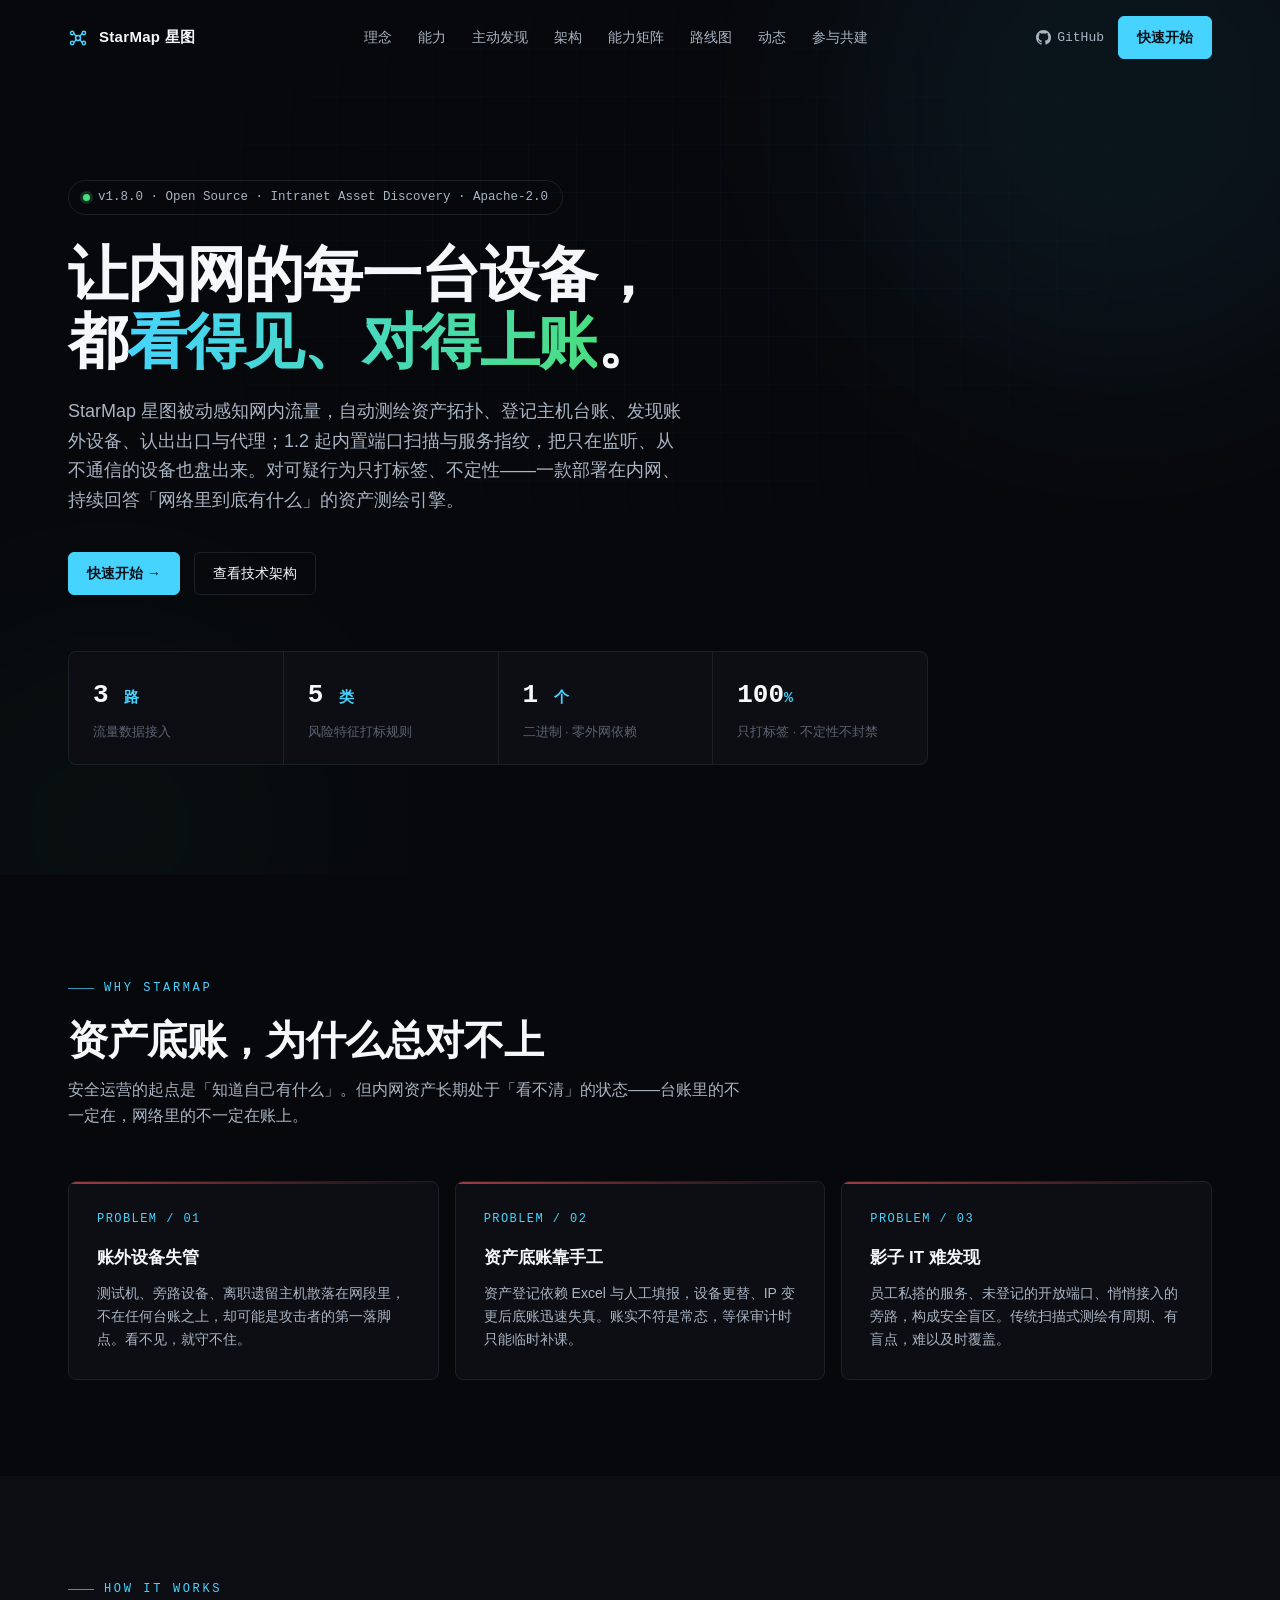
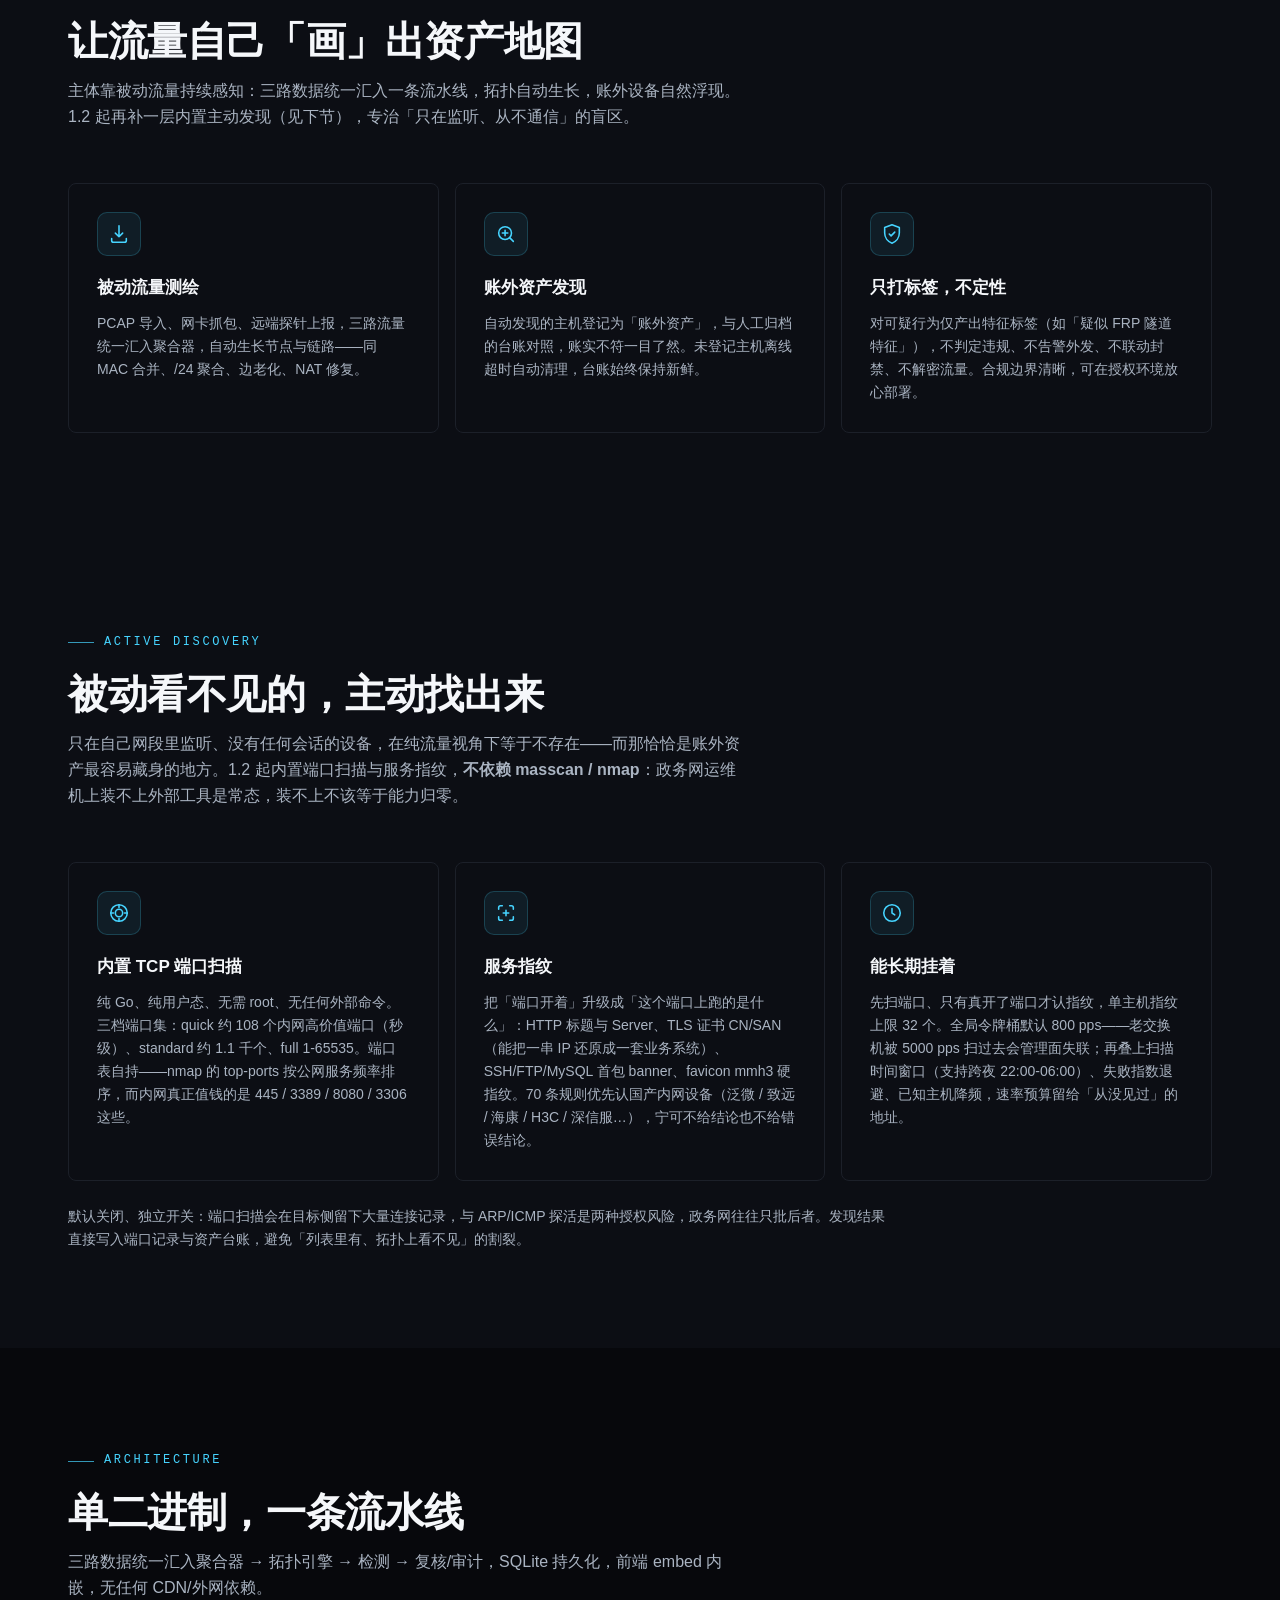
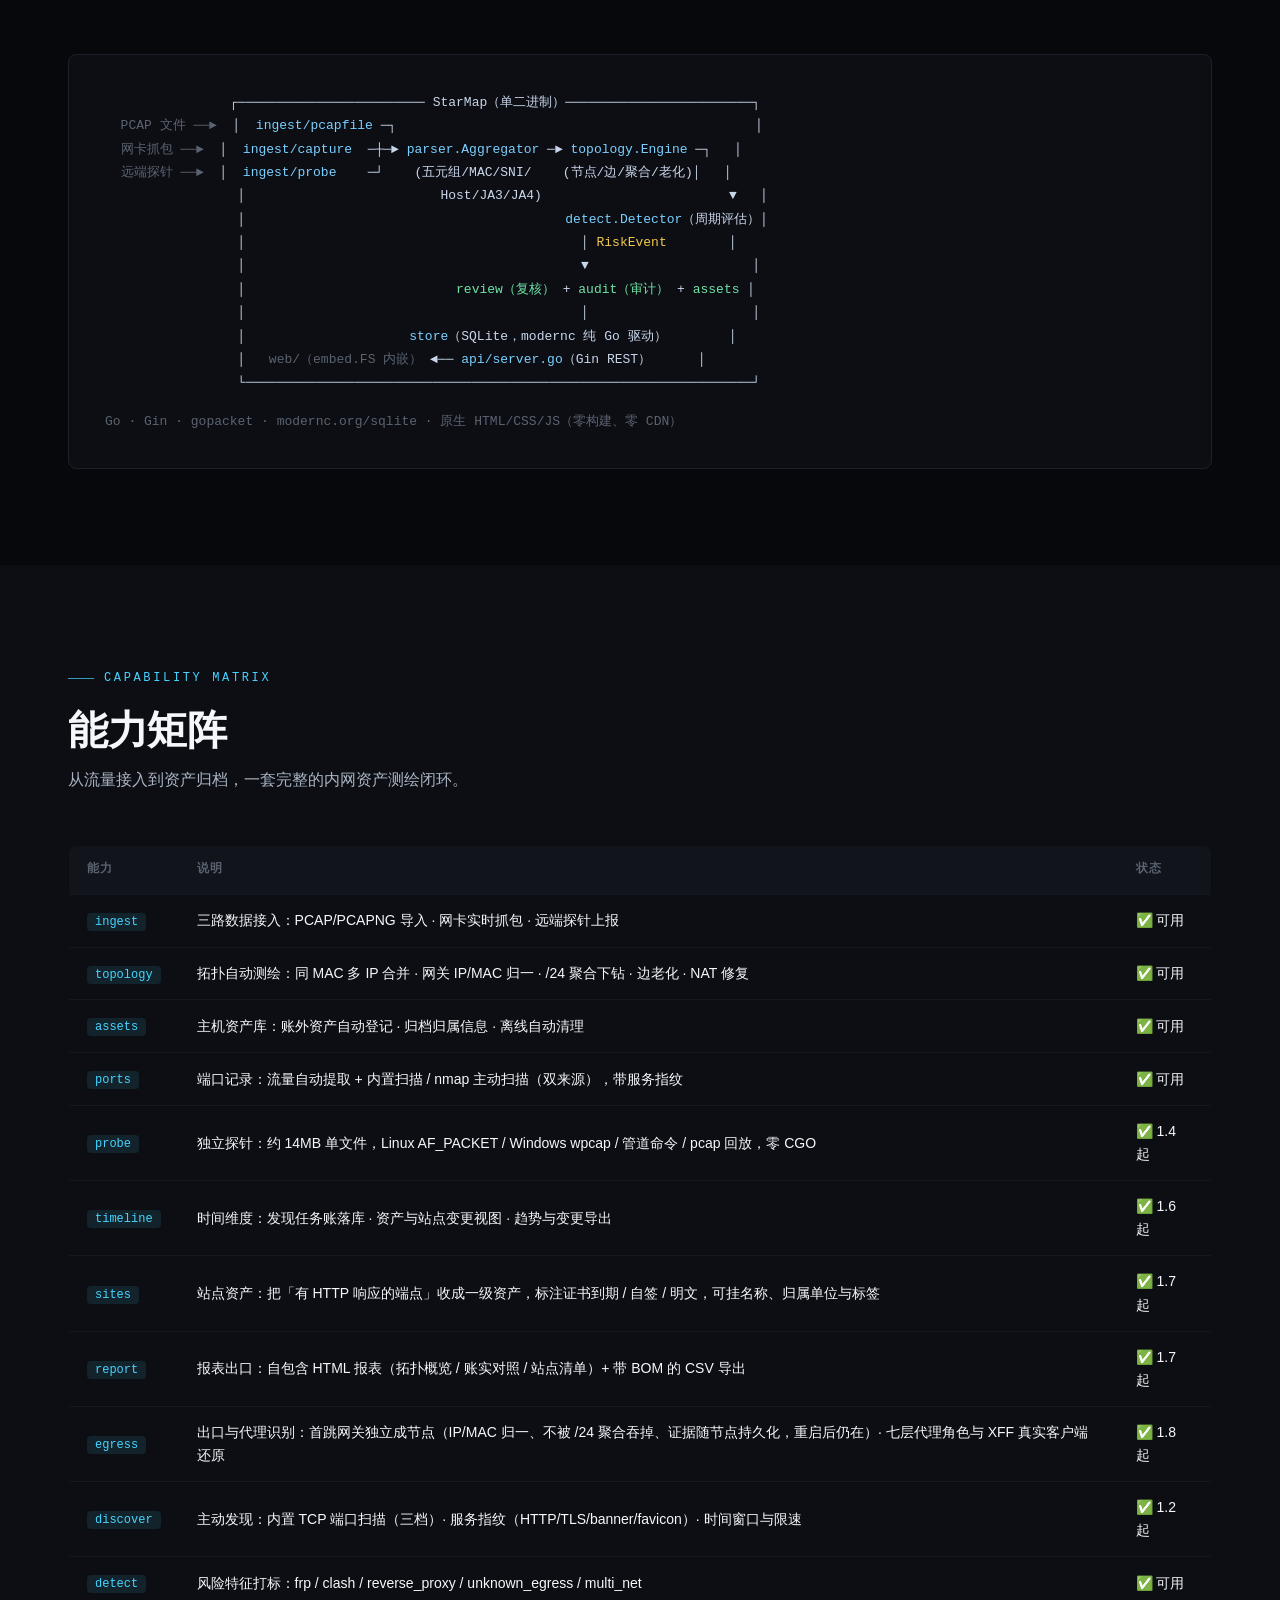
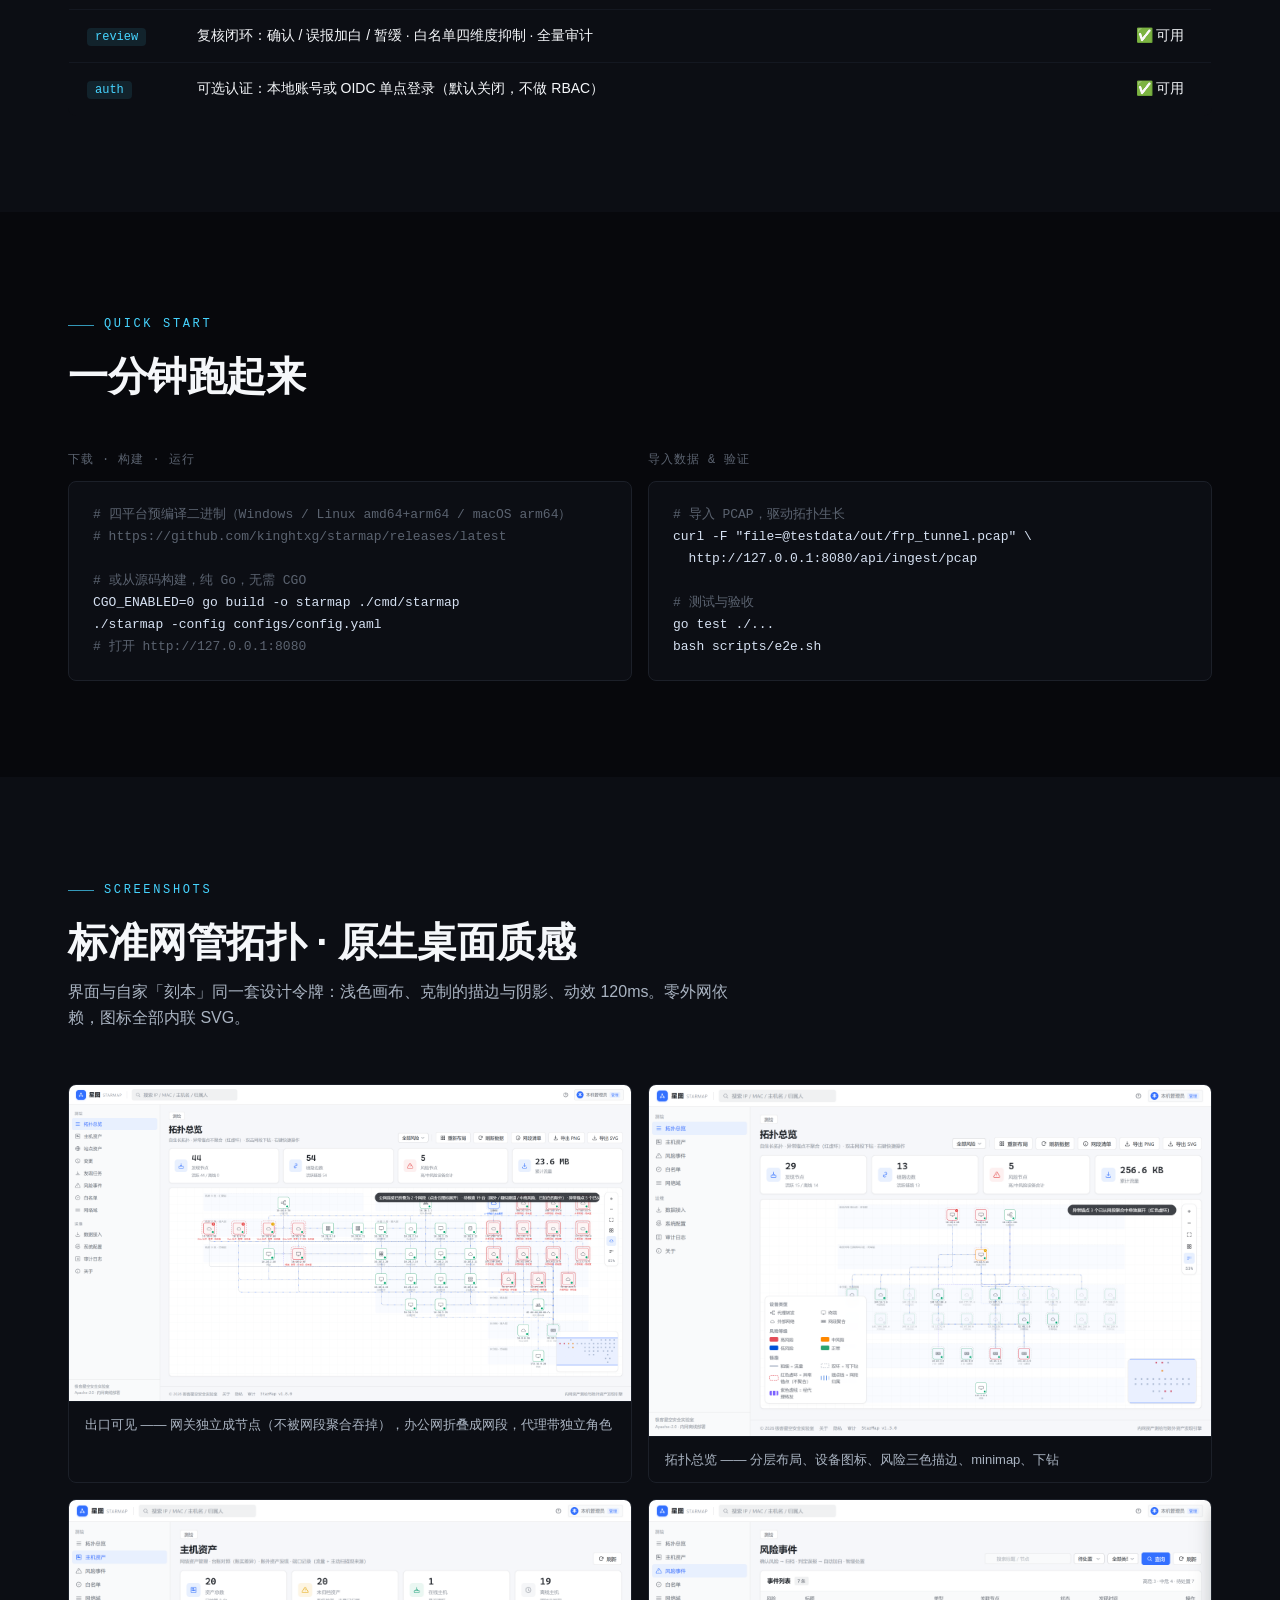
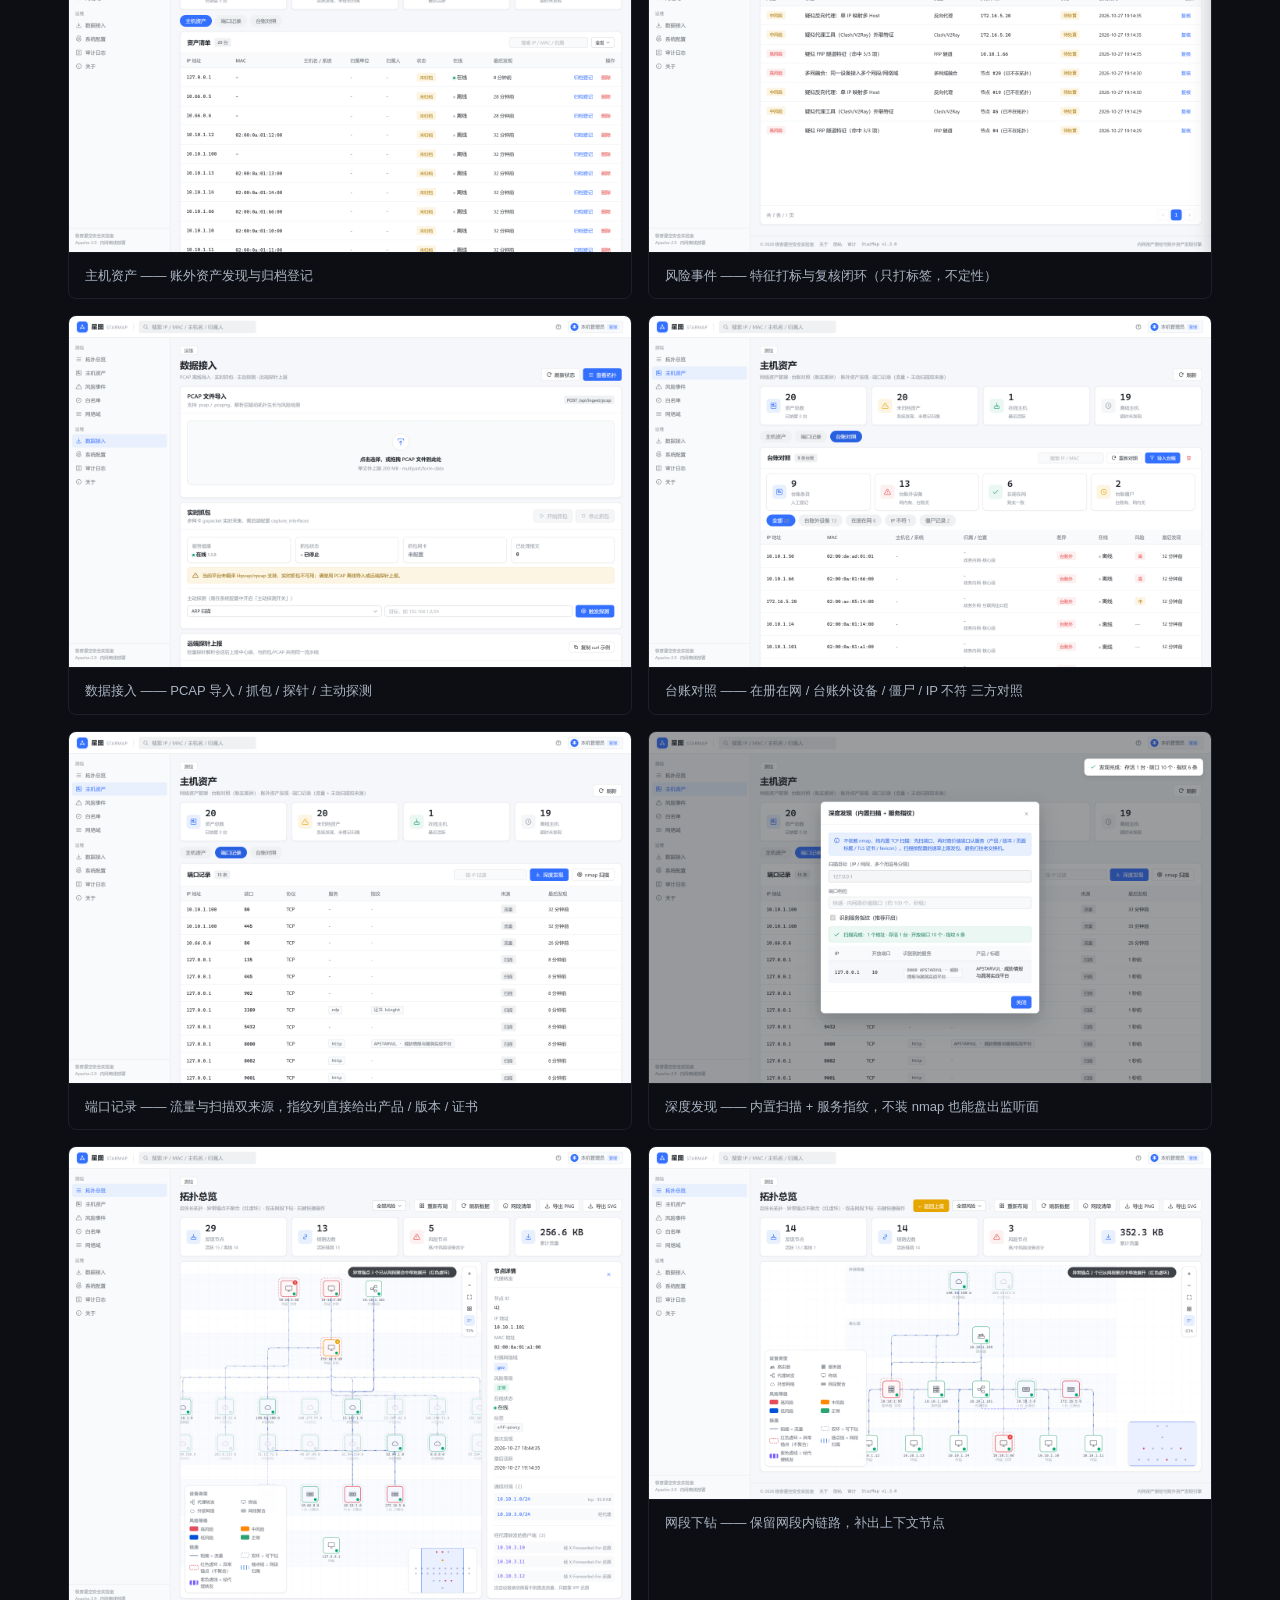
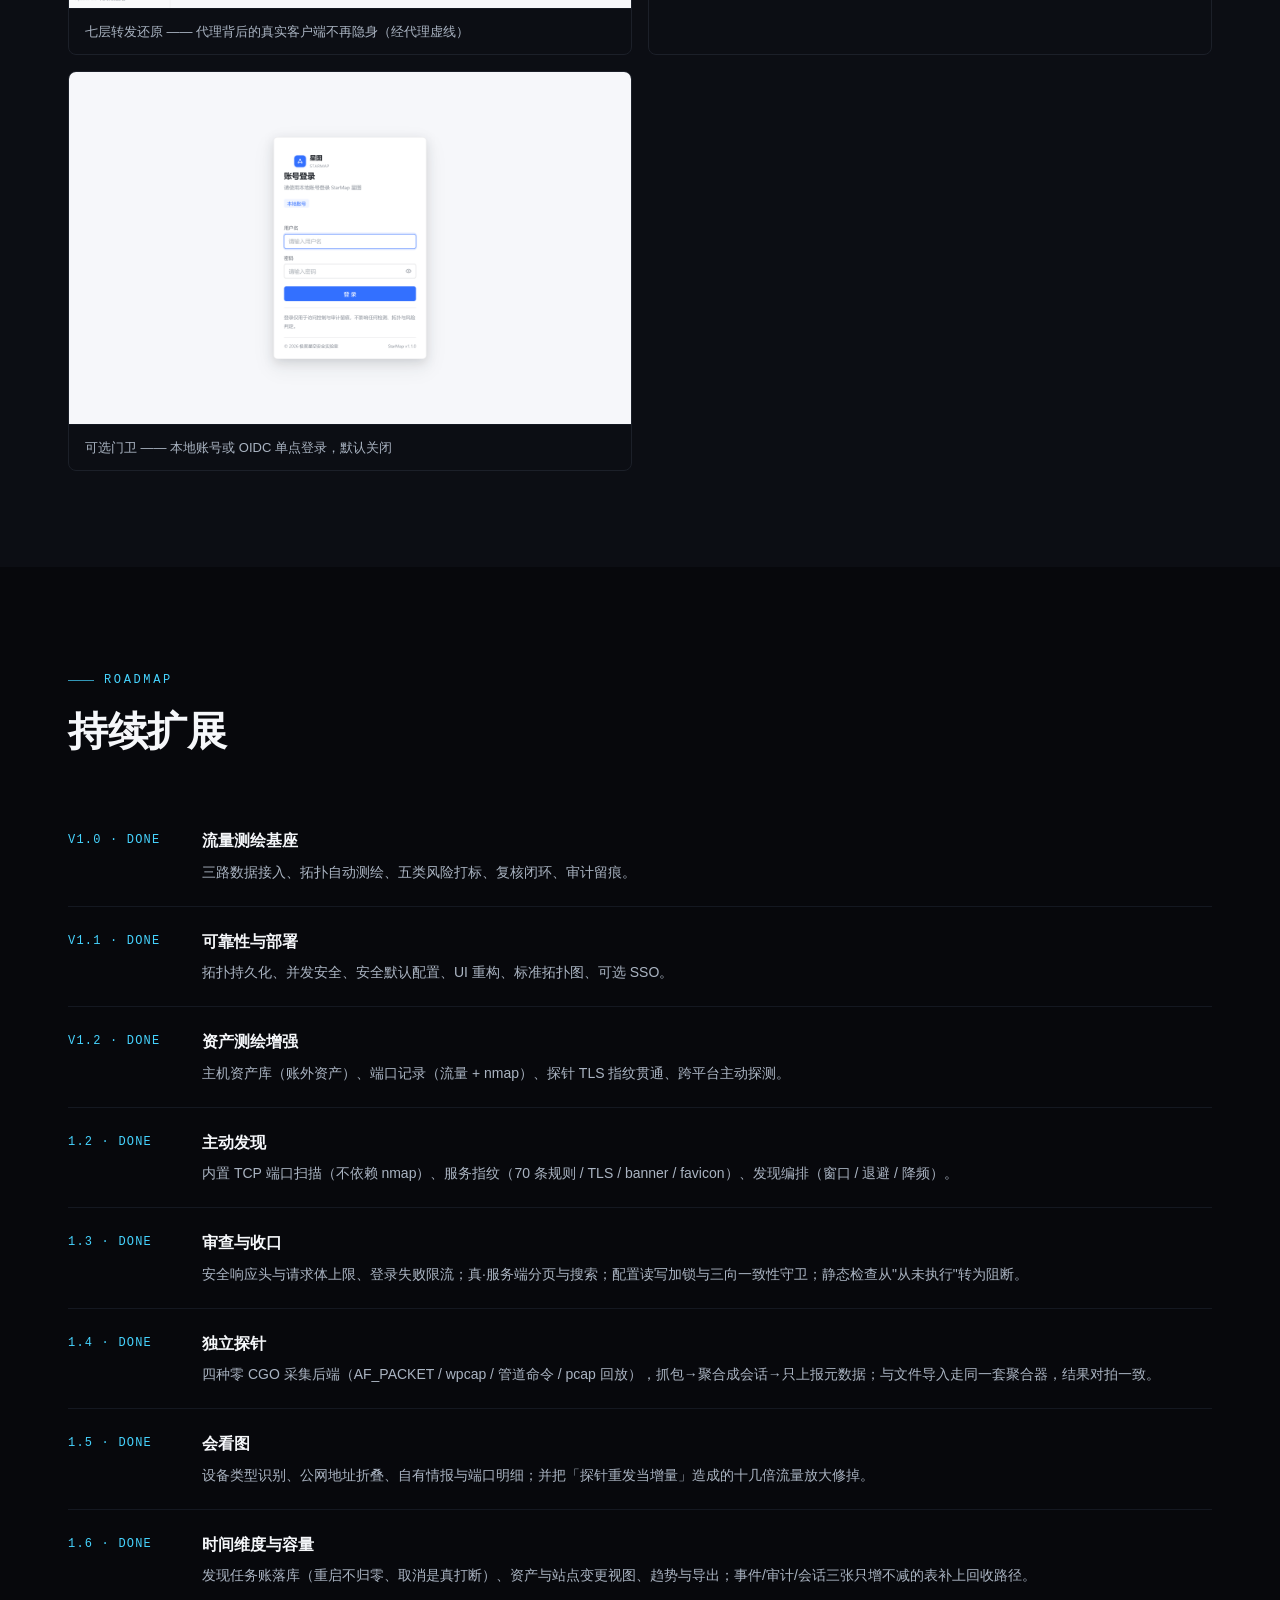
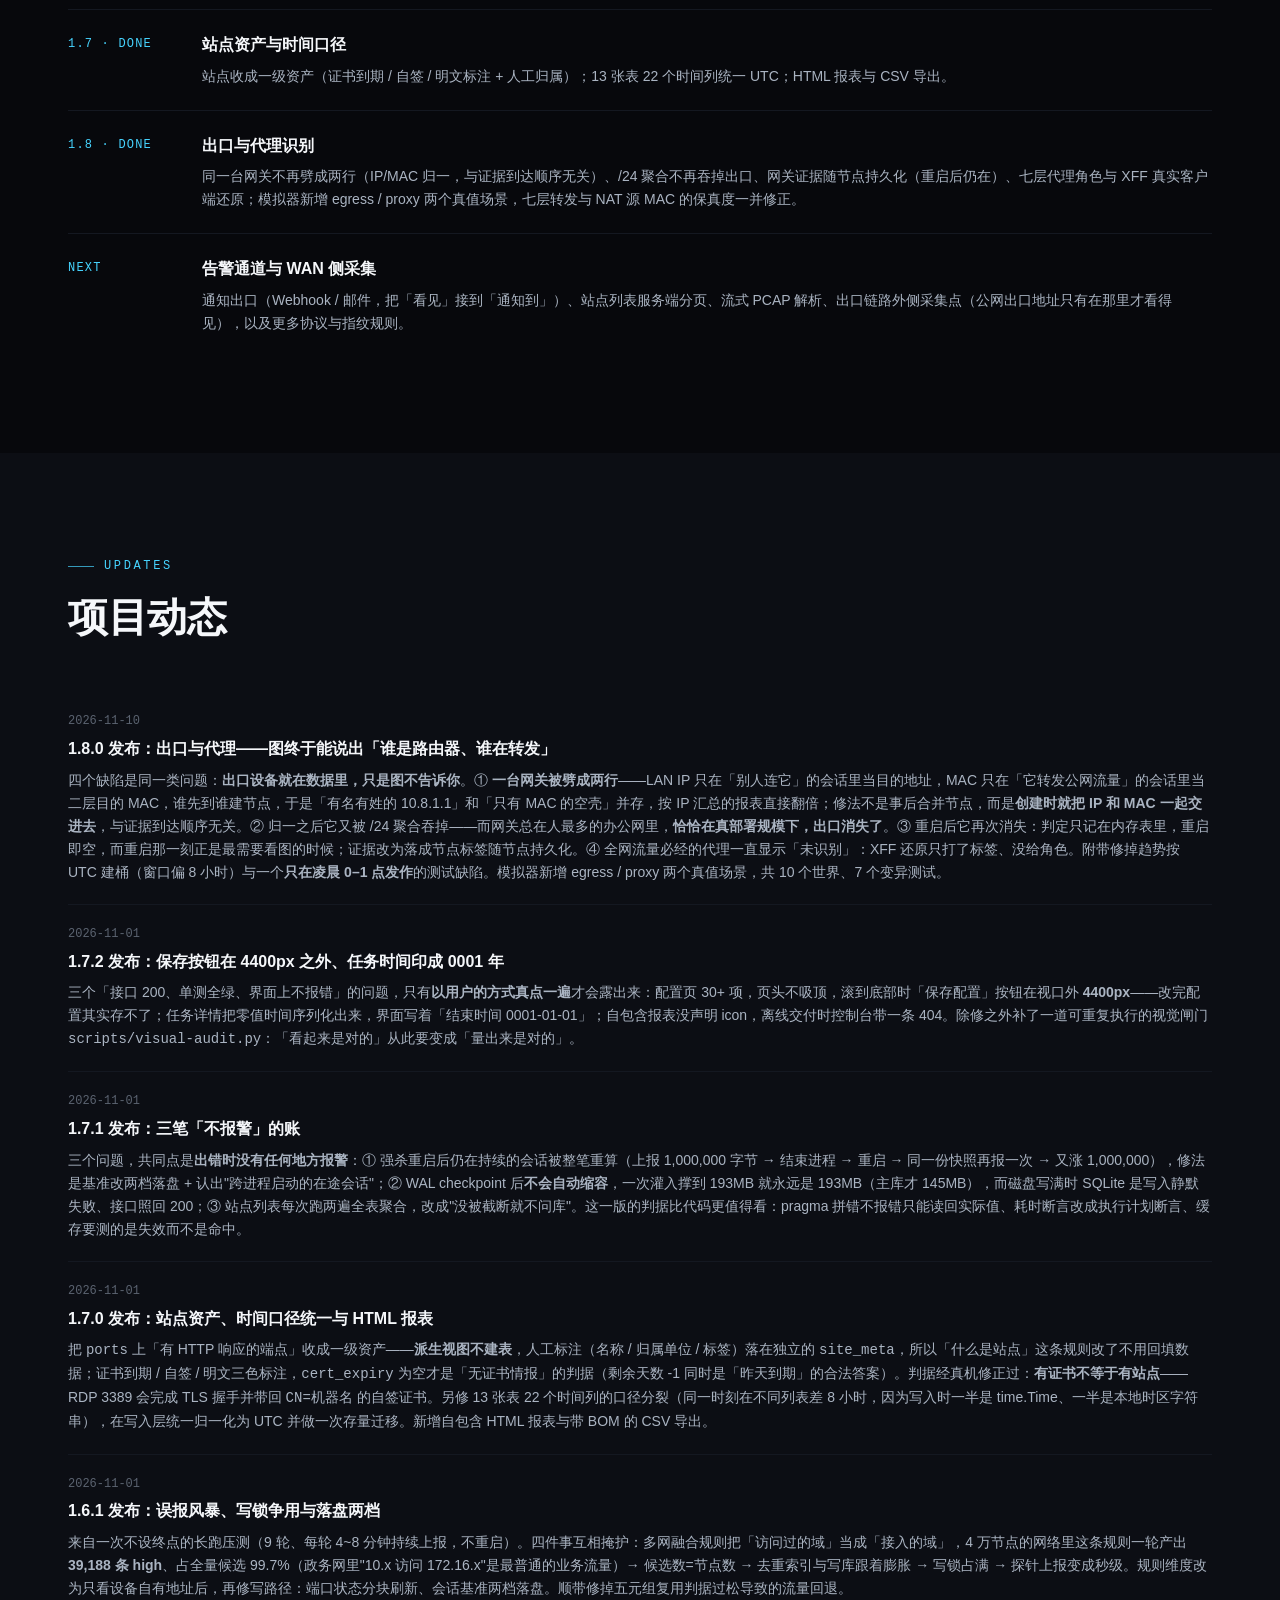
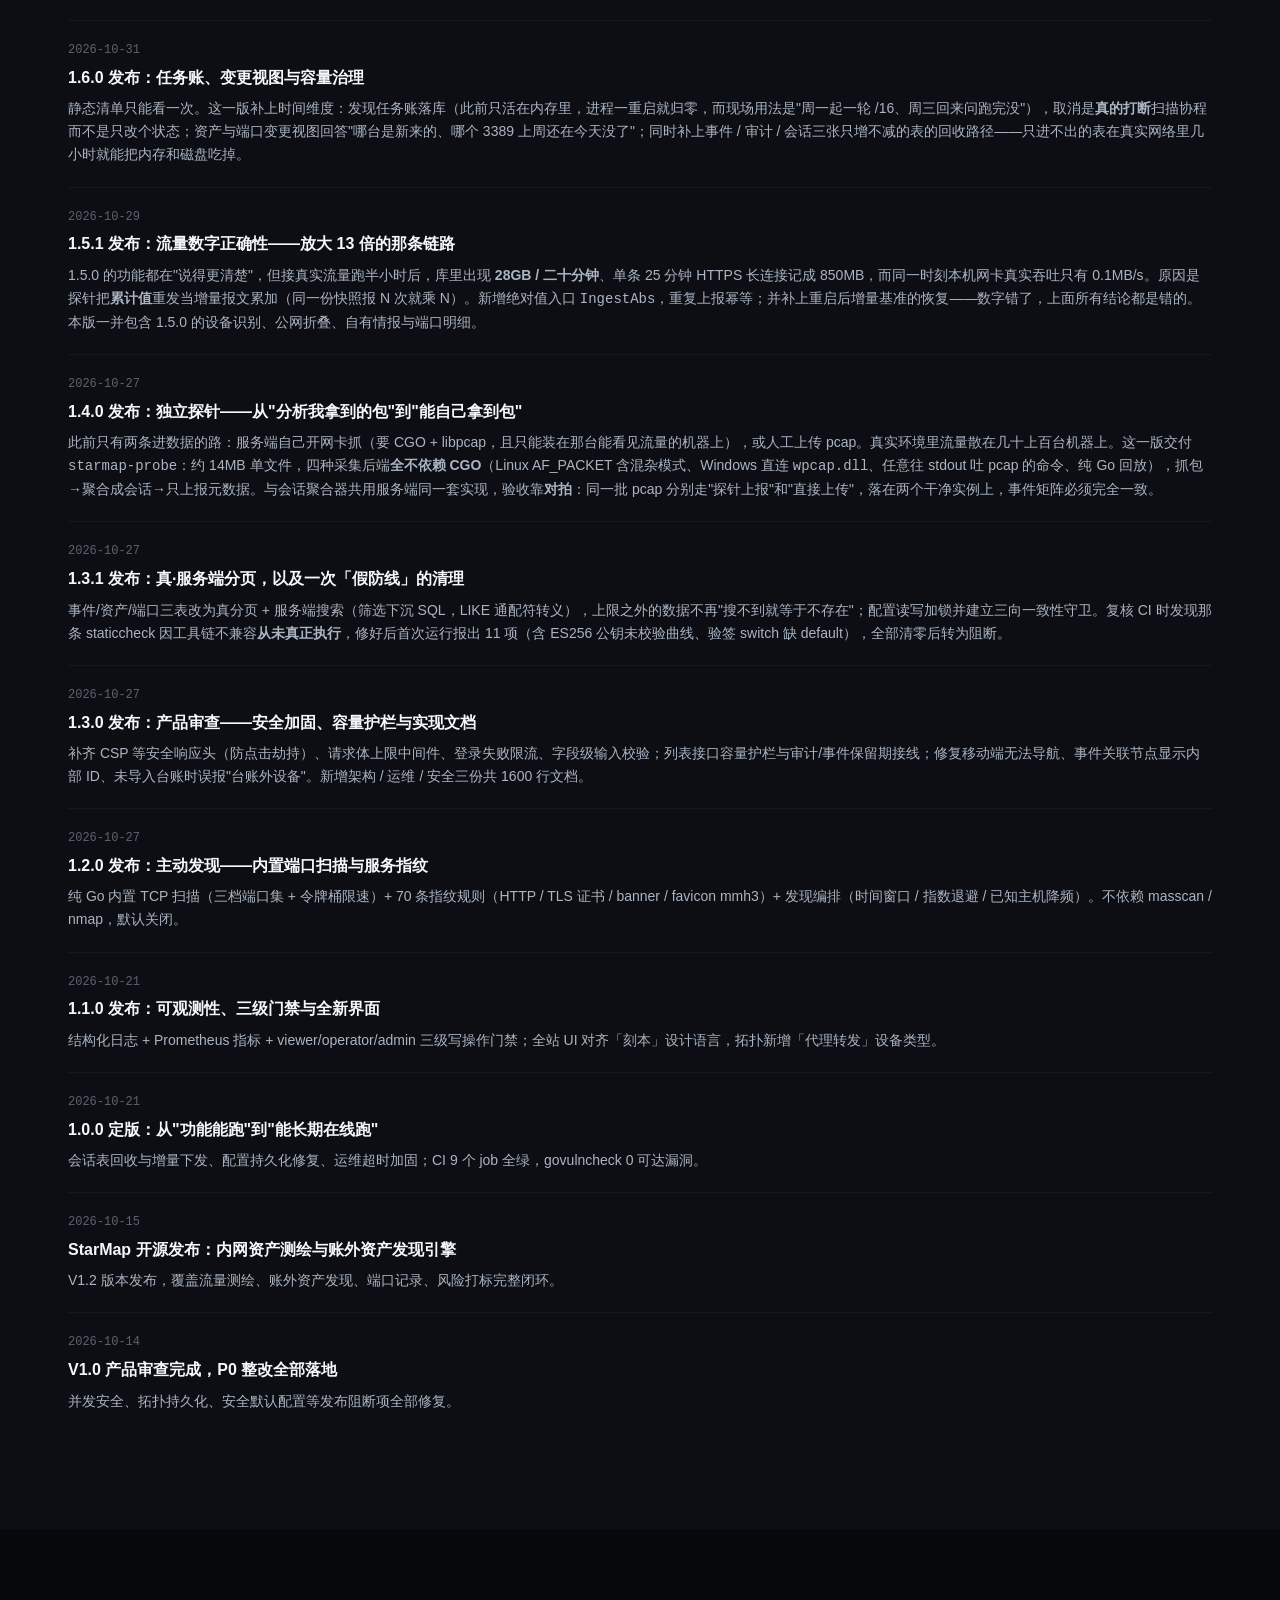
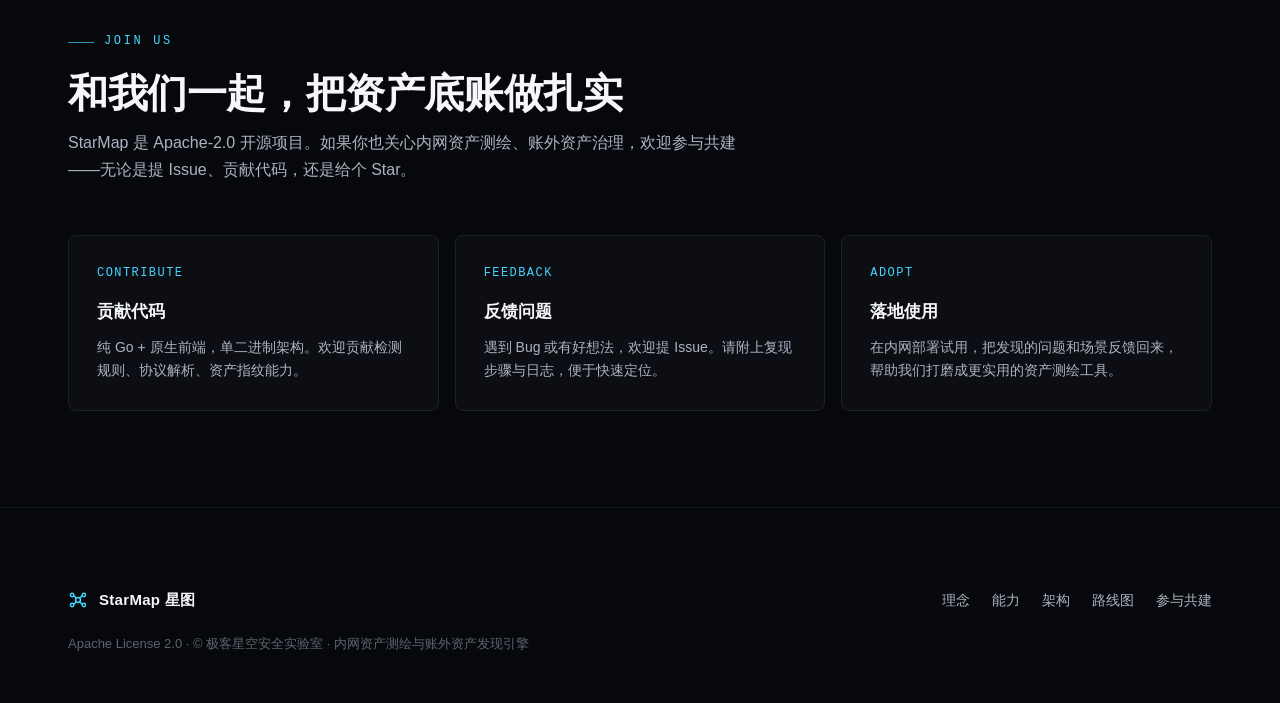
==== commit efcaf3e2: "site: 官网更新到 1.8.0——出口与代理识别 - 首屏标签写死版本号 v1.8.0，副标题补「认出出口与代理」 - 能力矩阵新增 egress 行（1.8 起）；topology 行补「网关 " ====
--- a/index.html
+++ b/index.html
@@ -184,7 +184,7 @@
       <a href="#join">参与共建</a>
     </div>
     <div class="nav-cta">
-      <a class="gh" href="#">
+      <a class="gh" href="https://github.com/kinghtxg/starmap" target="_blank" rel="noopener">
         <svg viewBox="0 0 16 16" width="15" height="15" fill="currentColor"><path d="M8 0C3.58 0 0 3.58 0 8c0 3.54 2.29 6.53 5.47 7.59.4.07.55-.17.55-.38 0-.19-.01-.82-.01-1.49-2.01.37-2.53-.49-2.69-.94-.09-.23-.48-.94-.82-1.13-.28-.15-.68-.52-.01-.53.63-.01 1.08.58 1.23.82.72 1.21 1.87.87 2.33.66.07-.52.28-.87.51-1.07-1.78-.2-3.64-.89-3.64-3.95 0-.87.31-1.59.82-2.15-.08-.2-.36-1.02.08-2.12 0 0 .67-.21 2.2.82.64-.18 1.32-.27 2-.27s1.36.09 2 .27c1.53-1.04 2.2-.82 2.2-.82.44 1.1.16 1.92.08 2.12.51.56.82 1.27.82 2.15 0 3.07-1.87 3.75-3.65 3.95.29.25.54.73.54 1.48 0 1.07-.01 1.93-.01 2.2 0 .21.15.46.55.38A8.01 8.01 0 0 0 16 8c0-4.42-3.58-8-8-8z"/></svg>
         GitHub
       </a>
@@ -200,9 +200,9 @@
     <div class="hero-grid"></div>
   </div>
   <div class="wrap">
-    <div class="hero-tag"><span class="dot"></span>Open Source · Intranet Asset Discovery · Apache-2.0</div>
+    <div class="hero-tag"><span class="dot"></span>v1.8.0 · Open Source · Intranet Asset Discovery · Apache-2.0</div>
     <h1>让内网的每一台设备，<br>都<em>看得见、对得上账</em>。</h1>
-    <p class="hero-sub">StarMap 星图被动感知网内流量，自动测绘资产拓扑、登记主机台账、发现账外设备；1.2 起内置端口扫描与服务指纹，把只在监听、从不通信的设备也盘出来。对可疑行为只打标签、不定性——一款部署在内网、持续回答「网络里到底有什么」的资产测绘引擎。</p>
+    <p class="hero-sub">StarMap 星图被动感知网内流量，自动测绘资产拓扑、登记主机台账、发现账外设备、认出出口与代理；1.2 起内置端口扫描与服务指纹，把只在监听、从不通信的设备也盘出来。对可疑行为只打标签、不定性——一款部署在内网、持续回答「网络里到底有什么」的资产测绘引擎。</p>
     <div class="hero-cta">
       <a class="btn btn-primary" href="#quickstart">快速开始 →</a>
       <a class="btn btn-ghost" href="#architecture">查看技术架构</a>
@@ -298,13 +298,14 @@
     <table class="matrix">
       <tr><th>能力</th><th>说明</th><th>状态</th></tr>
       <tr><td><span class="tag">ingest</span></td><td>三路数据接入：PCAP/PCAPNG 导入 · 网卡实时抓包 · 远端探针上报</td><td>✅ 可用</td></tr>
-      <tr><td><span class="tag">topology</span></td><td>拓扑自动测绘：同 MAC 多 IP 合并 · /24 聚合下钻 · 边老化 · NAT 修复</td><td>✅ 可用</td></tr>
+      <tr><td><span class="tag">topology</span></td><td>拓扑自动测绘：同 MAC 多 IP 合并 · 网关 IP/MAC 归一 · /24 聚合下钻 · 边老化 · NAT 修复</td><td>✅ 可用</td></tr>
       <tr><td><span class="tag">assets</span></td><td>主机资产库：账外资产自动登记 · 归档归属信息 · 离线自动清理</td><td>✅ 可用</td></tr>
       <tr><td><span class="tag">ports</span></td><td>端口记录：流量自动提取 + 内置扫描 / nmap 主动扫描（双来源），带服务指纹</td><td>✅ 可用</td></tr>
       <tr><td><span class="tag">probe</span></td><td>独立探针：约 14MB 单文件，Linux AF_PACKET / Windows wpcap / 管道命令 / pcap 回放，零 CGO</td><td>✅ 1.4 起</td></tr>
       <tr><td><span class="tag">timeline</span></td><td>时间维度：发现任务账落库 · 资产与站点变更视图 · 趋势与变更导出</td><td>✅ 1.6 起</td></tr>
       <tr><td><span class="tag">sites</span></td><td>站点资产：把「有 HTTP 响应的端点」收成一级资产，标注证书到期 / 自签 / 明文，可挂名称、归属单位与标签</td><td>✅ 1.7 起</td></tr>
       <tr><td><span class="tag">report</span></td><td>报表出口：自包含 HTML 报表（拓扑概览 / 账实对照 / 站点清单）+ 带 BOM 的 CSV 导出</td><td>✅ 1.7 起</td></tr>
+      <tr><td><span class="tag">egress</span></td><td>出口与代理识别：首跳网关独立成节点（IP/MAC 归一、不被 /24 聚合吞掉、证据随节点持久化，重启后仍在）· 七层代理角色与 XFF 真实客户端还原</td><td>✅ 1.8 起</td></tr>
       <tr><td><span class="tag">discover</span></td><td>主动发现：内置 TCP 端口扫描（三档）· 服务指纹（HTTP/TLS/banner/favicon）· 时间窗口与限速</td><td>✅ 1.2 起</td></tr>
       <tr><td><span class="tag">detect</span></td><td>风险特征打标：frp / clash / reverse_proxy / unknown_egress / multi_net</td><td>✅ 可用</td></tr>
       <tr><td><span class="tag">review</span></td><td>复核闭环：确认 / 误报加白 / 暂缓 · 白名单四维度抑制 · 全量审计</td><td>✅ 可用</td></tr>
@@ -321,8 +322,11 @@
     </div>
     <div class="grid grid-2">
       <div>
-        <div class="code-hd">构建 & 运行</div>
-        <pre class="code"><span class="c"># 纯 Go 构建，无需 CGO</span>
+        <div class="code-hd">下载 · 构建 · 运行</div>
+        <pre class="code"><span class="c"># 四平台预编译二进制（Windows / Linux amd64+arm64 / macOS arm64）</span>
+<span class="c"># https://github.com/kinghtxg/starmap/releases/latest</span>
+
+<span class="c"># 或从源码构建，纯 Go，无需 CGO</span>
 CGO_ENABLED=0 go build -o starmap ./cmd/starmap
 ./starmap -config configs/config.yaml
 <span class="c"># 打开 http://127.0.0.1:8080</span></pre>
@@ -349,6 +353,7 @@
       <p class="sec-lead">界面与自家「刻本」同一套设计令牌：浅色画布、克制的描边与阴影、动效 120ms。零外网依赖，图标全部内联 SVG。</p>
     </div>
     <div class="shots">
+      <figure><img src="screenshots/topology-egress.png" alt="出口与代理"><figcaption>出口可见 —— 网关独立成节点（不被网段聚合吞掉），办公网折叠成网段，代理带独立角色</figcaption></figure>
       <figure><img src="screenshots/topology.png" alt="拓扑总览"><figcaption>拓扑总览 —— 分层布局、设备图标、风险三色描边、minimap、下钻</figcaption></figure>
       <figure><img src="screenshots/assets.png" alt="主机资产"><figcaption>主机资产 —— 账外资产发现与归档登记</figcaption></figure>
       <figure><img src="screenshots/events.png" alt="事件工作台"><figcaption>风险事件 —— 特征打标与复核闭环（只打标签，不定性）</figcaption></figure>
@@ -379,7 +384,8 @@
       <div class="item"><div class="phase">1.5 · DONE</div><div><h3>会看图</h3><p>设备类型识别、公网地址折叠、自有情报与端口明细；并把「探针重发当增量」造成的十几倍流量放大修掉。</p></div></div>
       <div class="item"><div class="phase">1.6 · DONE</div><div><h3>时间维度与容量</h3><p>发现任务账落库（重启不归零、取消是真打断）、资产与站点变更视图、趋势与导出；事件/审计/会话三张只增不减的表补上回收路径。</p></div></div>
       <div class="item"><div class="phase">1.7 · DONE</div><div><h3>站点资产与时间口径</h3><p>站点收成一级资产（证书到期 / 自签 / 明文标注 + 人工归属）；13 张表 22 个时间列统一 UTC；HTML 报表与 CSV 导出。</p></div></div>
-      <div class="item"><div class="phase">NEXT</div><div><h3>告警通道与站点分页</h3><p>通知出口（Webhook / 邮件，把"看见"接到"通知到"）、站点列表服务端分页、流式 PCAP 解析、更多协议与指纹规则。</p></div></div>
+      <div class="item"><div class="phase">1.8 · DONE</div><div><h3>出口与代理识别</h3><p>同一台网关不再劈成两行（IP/MAC 归一，与证据到达顺序无关）、/24 聚合不再吞掉出口、网关证据随节点持久化（重启后仍在）、七层代理角色与 XFF 真实客户端还原；模拟器新增 egress / proxy 两个真值场景，七层转发与 NAT 源 MAC 的保真度一并修正。</p></div></div>
+      <div class="item"><div class="phase">NEXT</div><div><h3>告警通道与 WAN 侧采集</h3><p>通知出口（Webhook / 邮件，把「看见」接到「通知到」）、站点列表服务端分页、流式 PCAP 解析、出口链路外侧采集点（公网出口地址只有在那里才看得见），以及更多协议与指纹规则。</p></div></div>
     </div>
   </div>
 </section>
@@ -391,6 +397,8 @@
       <h2 class="sec-title">项目动态</h2>
     </div>
     <div class="news">
+      <a class="item" href="https://github.com/kinghtxg/starmap/releases/tag/v1.8.0"><div class="date">2026-11-10</div><div class="t">1.8.0 发布：出口与代理——图终于能说出「谁是路由器、谁在转发」</div><div class="d">四个缺陷是同一类问题：<strong>出口设备就在数据里，只是图不告诉你</strong>。① <strong>一台网关被劈成两行</strong>——LAN IP 只在「别人连它」的会话里当目的地址，MAC 只在「它转发公网流量」的会话里当二层目的 MAC，谁先到谁建节点，于是「有名有姓的 10.8.1.1」和「只有 MAC 的空壳」并存，按 IP 汇总的报表直接翻倍；修法不是事后合并节点，而是<strong>创建时就把 IP 和 MAC 一起交进去</strong>，与证据到达顺序无关。② 归一之后它又被 /24 聚合吞掉——而网关总在人最多的办公网里，<strong>恰恰在真部署规模下，出口消失了</strong>。③ 重启后它再次消失：判定只记在内存表里，重启即空，而重启那一刻正是最需要看图的时候；证据改为落成节点标签随节点持久化。④ 全网流量必经的代理一直显示「未识别」：XFF 还原只打了标签、没给角色。附带修掉趋势按 UTC 建桶（窗口偏 8 小时）与一个<strong>只在凌晨 0–1 点发作</strong>的测试缺陷。模拟器新增 egress / proxy 两个真值场景，共 10 个世界、7 个变异测试。</div></a>
+      <a class="item" href="https://github.com/kinghtxg/starmap/releases/tag/v1.7.2"><div class="date">2026-11-01</div><div class="t">1.7.2 发布：保存按钮在 4400px 之外、任务时间印成 0001 年</div><div class="d">三个「接口 200、单测全绿、界面上不报错」的问题，只有<strong>以用户的方式真点一遍</strong>才会露出来：配置页 30+ 项，页头不吸顶，滚到底部时「保存配置」按钮在视口外 <strong>4400px</strong>——改完配置其实存不了；任务详情把零值时间序列化出来，界面写着「结束时间 0001-01-01」；自包含报表没声明 icon，离线交付时控制台带一条 404。除修之外补了一道可重复执行的视觉闸门 <code>scripts/visual-audit.py</code>：「看起来是对的」从此要变成「量出来是对的」。</div></a>
       <a class="item" href="https://github.com/kinghtxg/starmap/releases/tag/v1.7.1"><div class="date">2026-11-01</div><div class="t">1.7.1 发布：三笔「不报警」的账</div><div class="d">三个问题，共同点是<strong>出错时没有任何地方报警</strong>：① 强杀重启后仍在持续的会话被整笔重算（上报 1,000,000 字节 → 结束进程 → 重启 → 同一份快照再报一次 → 又涨 1,000,000），修法是基准改两档落盘 + 认出"跨进程启动的在途会话"；② WAL checkpoint 后<strong>不会自动缩容</strong>，一次灌入撑到 193MB 就永远是 193MB（主库才 145MB），而磁盘写满时 SQLite 是写入静默失败、接口照回 200；③ 站点列表每次跑两遍全表聚合，改成"没被截断就不问库"。这一版的判据比代码更值得看：pragma 拼错不报错只能读回实际值、耗时断言改成执行计划断言、缓存要测的是失效而不是命中。</div></a>
       <a class="item" href="https://github.com/kinghtxg/starmap/releases/tag/v1.7.0"><div class="date">2026-11-01</div><div class="t">1.7.0 发布：站点资产、时间口径统一与 HTML 报表</div><div class="d">把 <code>ports</code> 上「有 HTTP 响应的端点」收成一级资产——<strong>派生视图不建表</strong>，人工标注（名称 / 归属单位 / 标签）落在独立的 <code>site_meta</code>，所以「什么是站点」这条规则改了不用回填数据；证书到期 / 自签 / 明文三色标注，<code>cert_expiry</code> 为空才是「无证书情报」的判据（剩余天数 -1 同时是「昨天到期」的合法答案）。判据经真机修正过：<strong>有证书不等于有站点</strong>——RDP 3389 会完成 TLS 握手并带回 <code>CN=机器名</code> 的自签证书。另修 13 张表 22 个时间列的口径分裂（同一时刻在不同列表差 8 小时，因为写入时一半是 time.Time、一半是本地时区字符串），在写入层统一归一化为 UTC 并做一次存量迁移。新增自包含 HTML 报表与带 BOM 的 CSV 导出。</div></a>
       <a class="item" href="https://github.com/kinghtxg/starmap/releases/tag/v1.6.1"><div class="date">2026-11-01</div><div class="t">1.6.1 发布：误报风暴、写锁争用与落盘两档</div><div class="d">来自一次不设终点的长跑压测（9 轮、每轮 4~8 分钟持续上报，不重启）。四件事互相掩护：多网融合规则把「访问过的域」当成「接入的域」，4 万节点的网络里这条规则一轮产出 <strong>39,188 条 high</strong>、占全量候选 99.7%（政务网里"10.x 访问 172.16.x"是最普通的业务流量）→ 候选数=节点数 → 去重索引与写库跟着膨胀 → 写锁占满 → 探针上报变成秒级。规则维度改为只看设备自有地址后，再修写路径：端口状态分块刷新、会话基准两档落盘。顺带修掉五元组复用判据过松导致的流量回退。</div></a>
